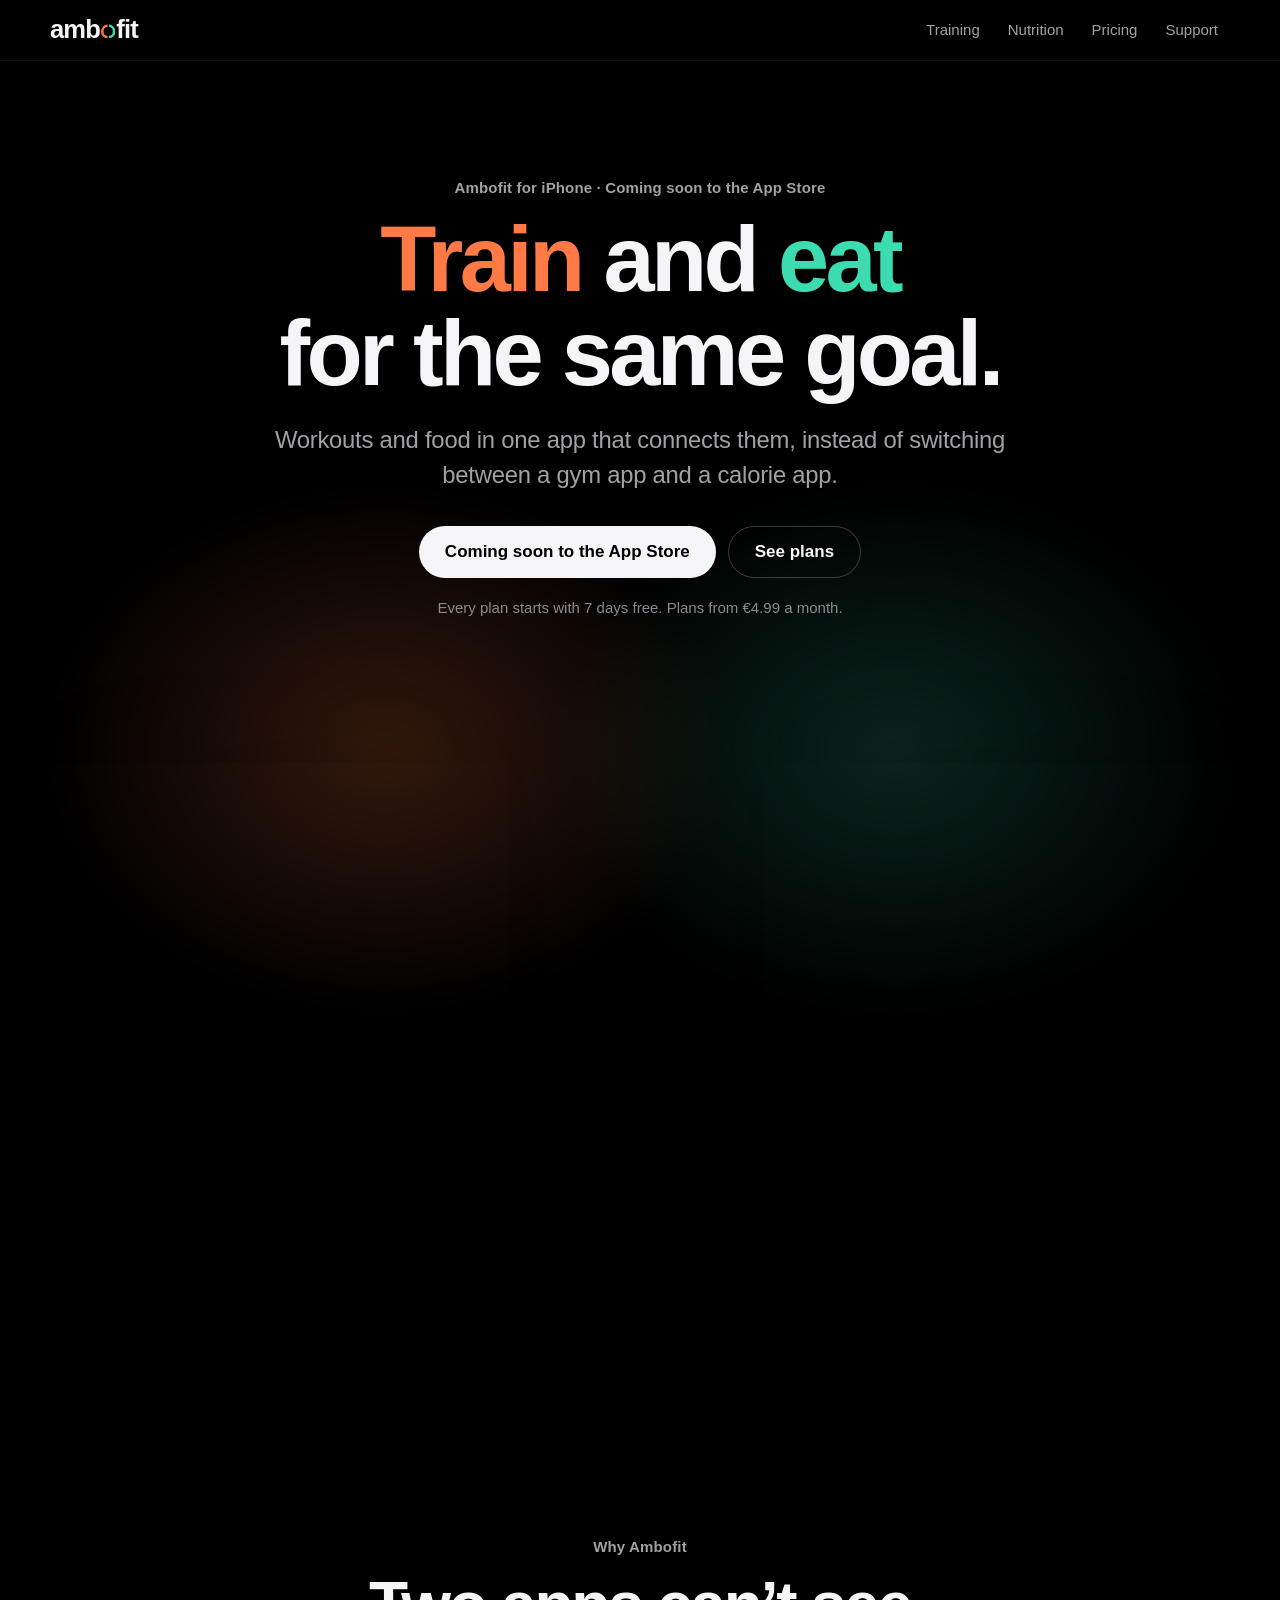
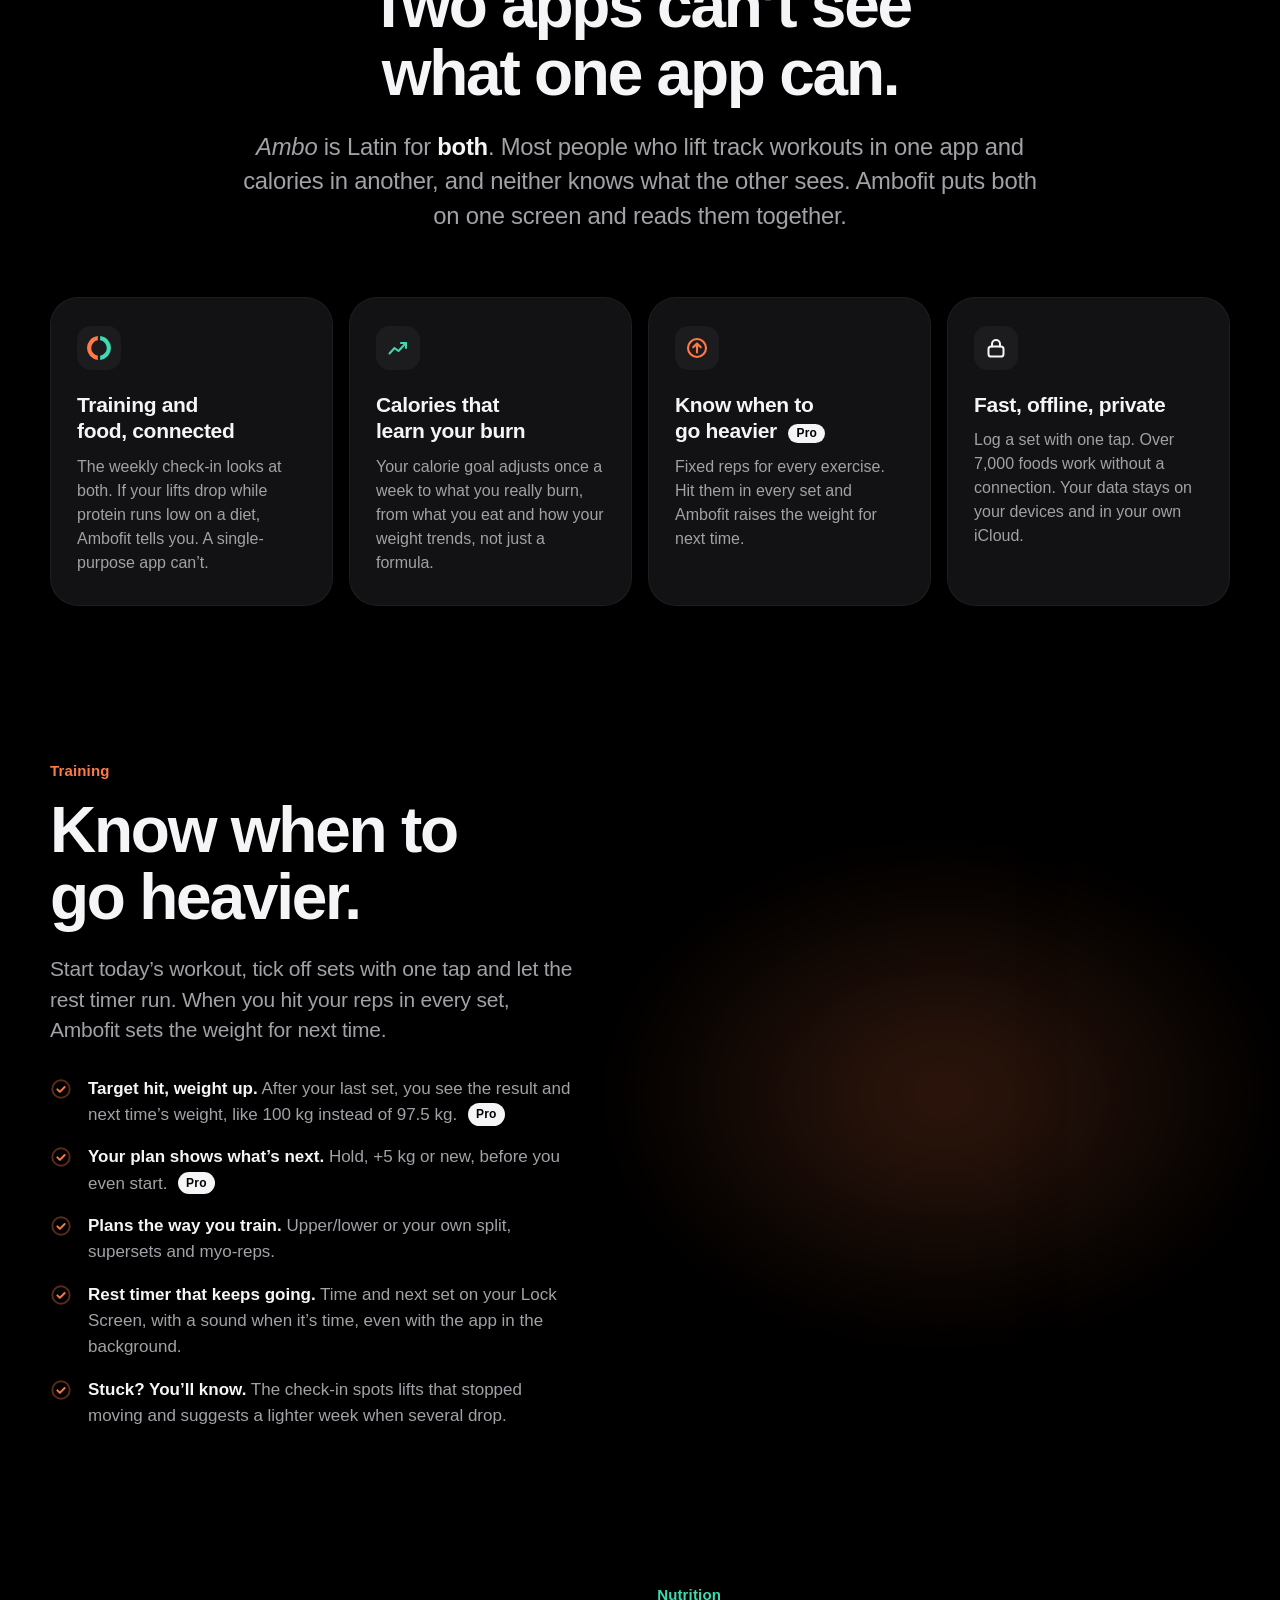
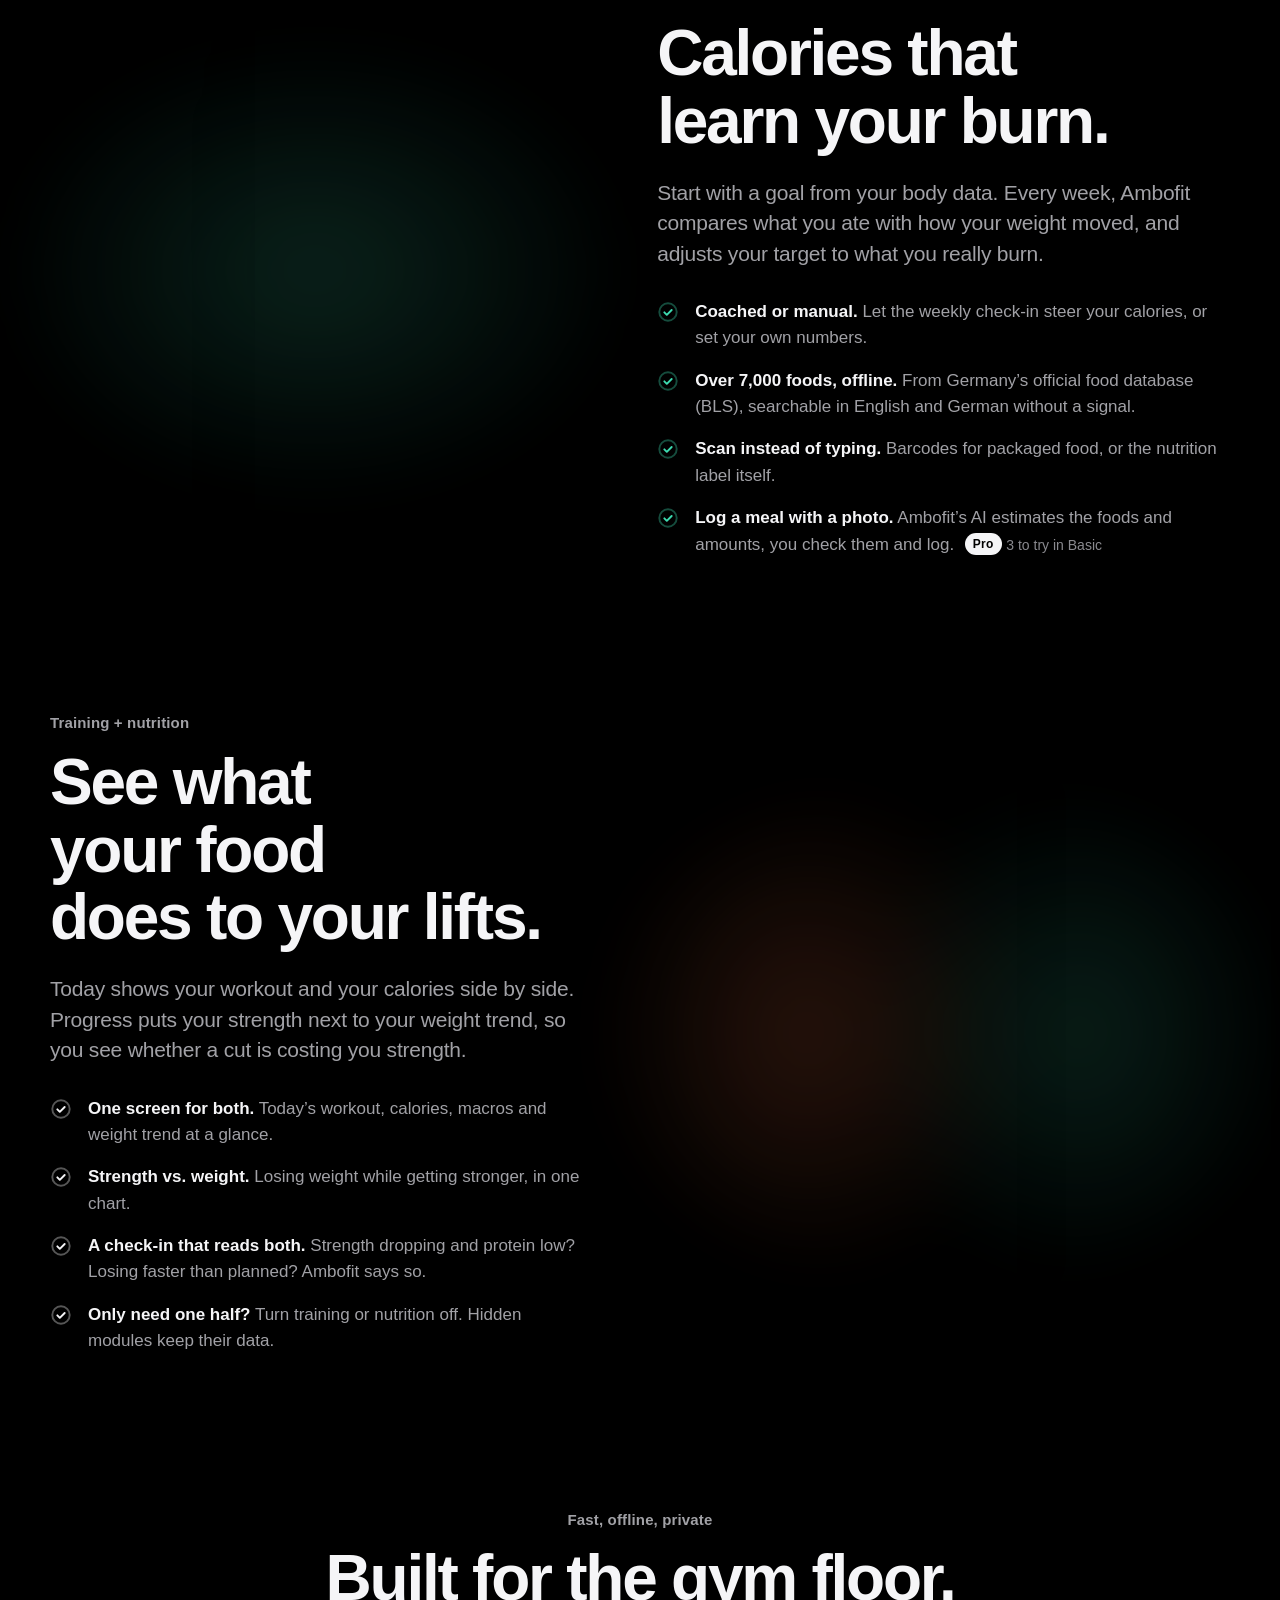
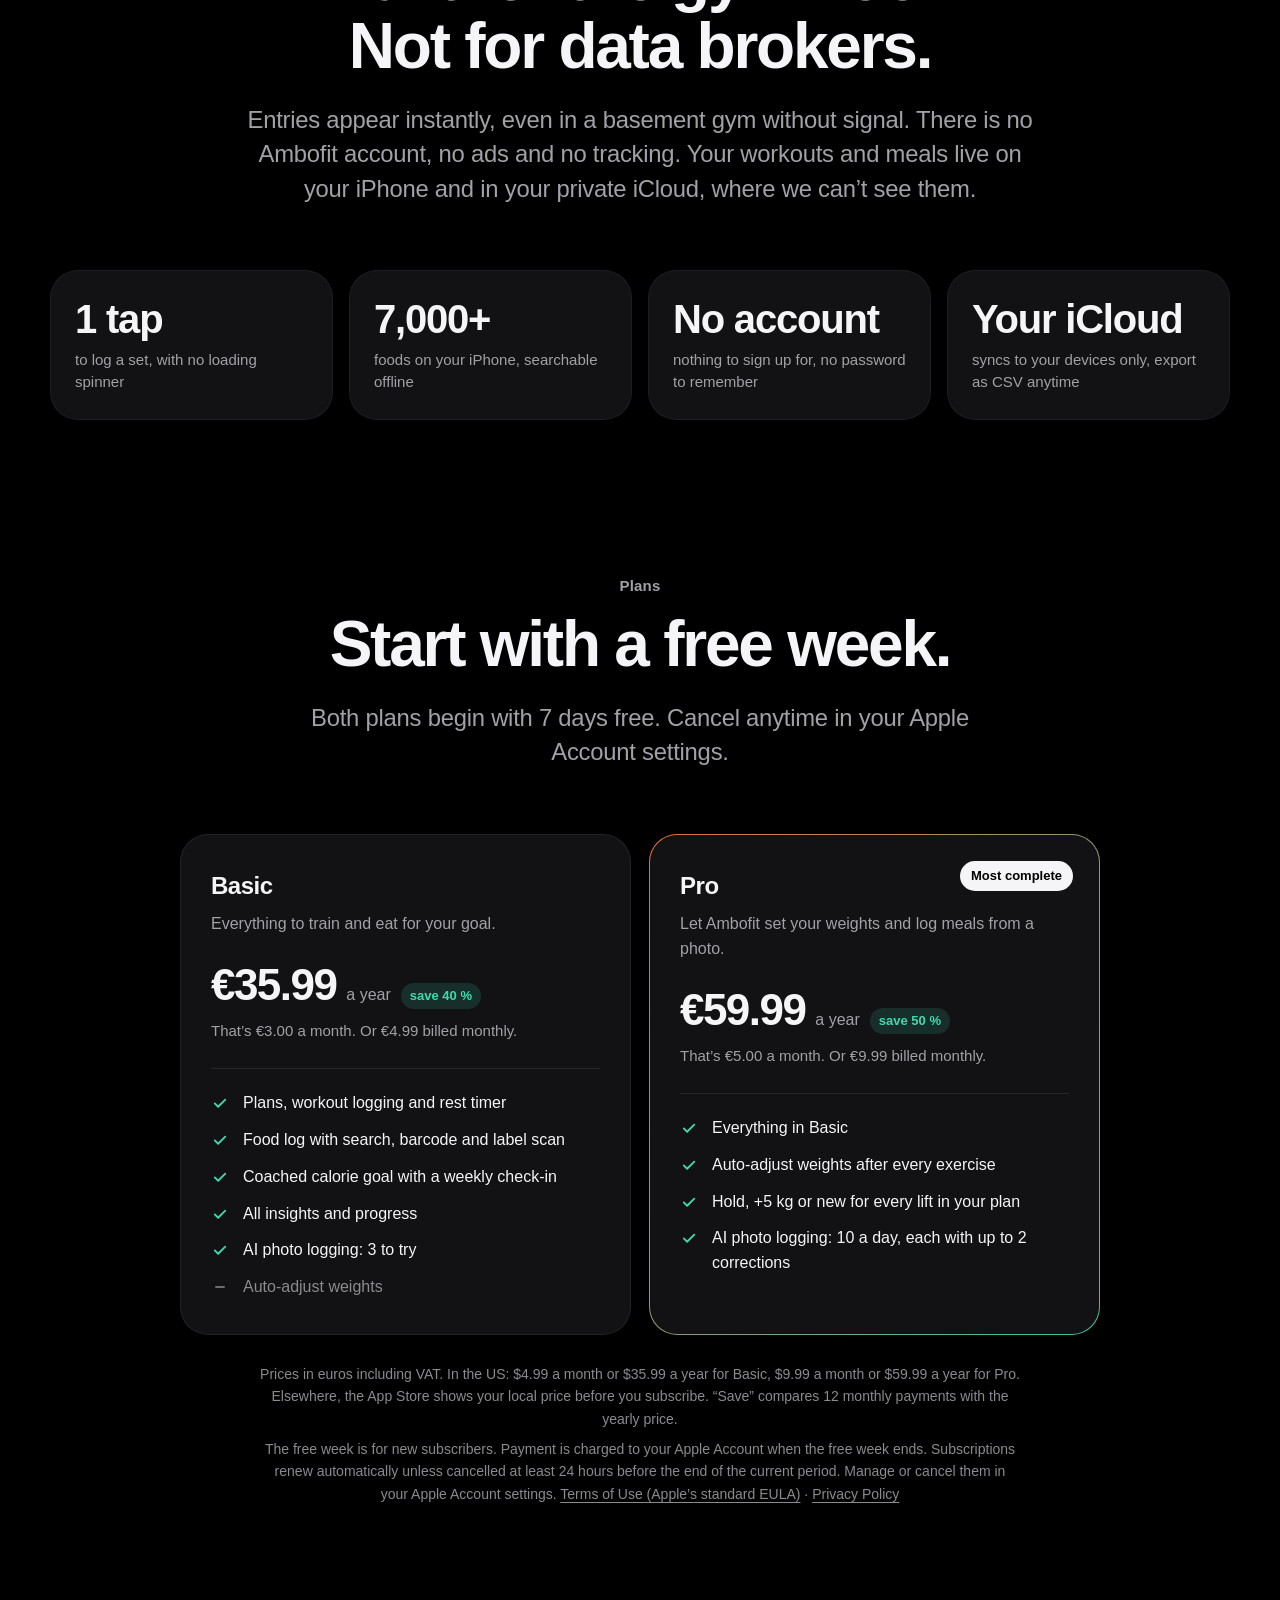
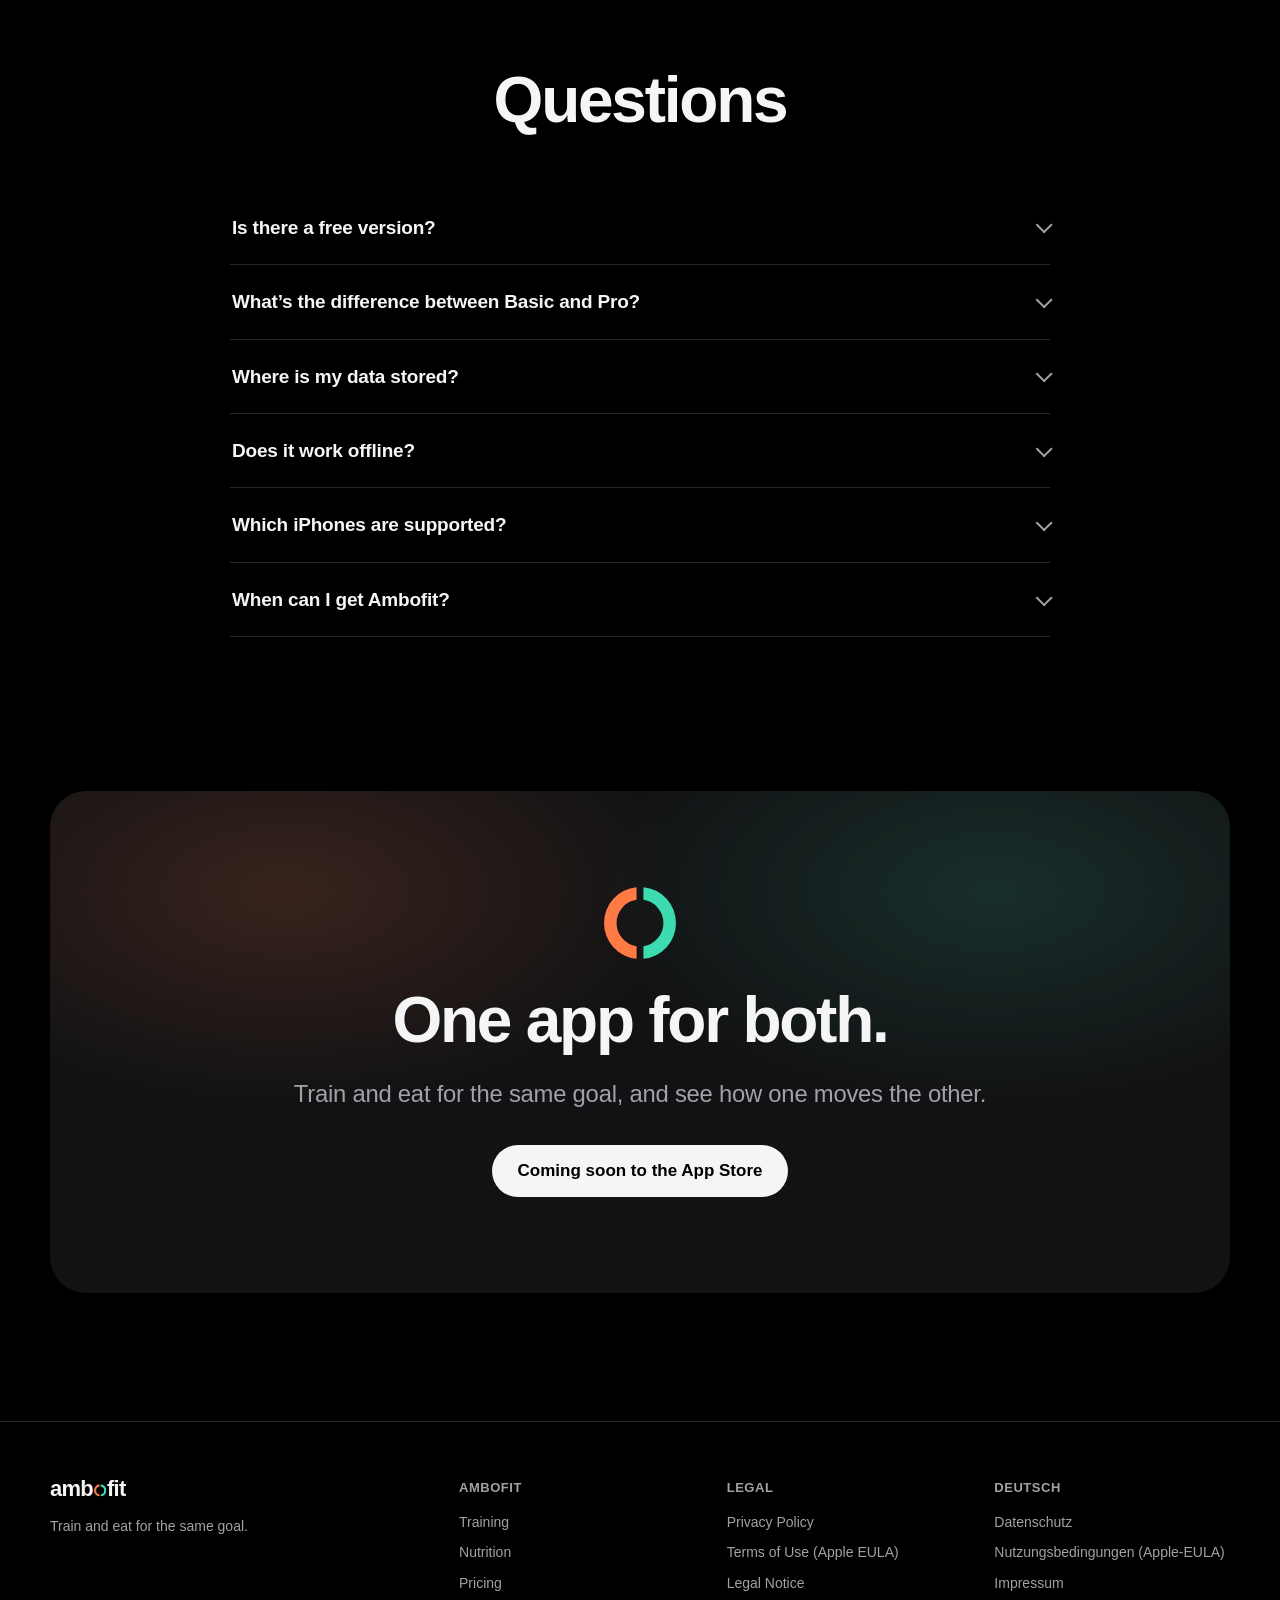
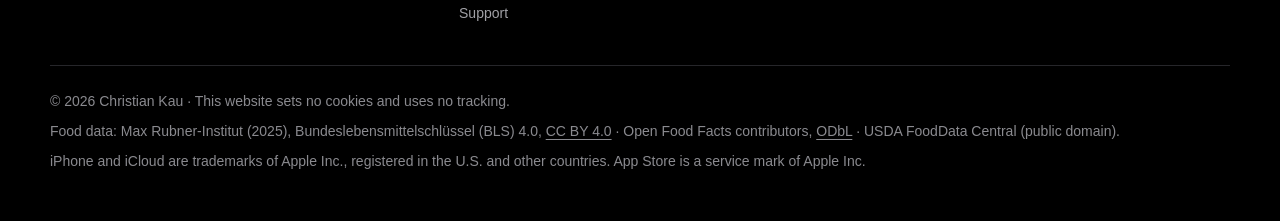
==== index.html @ 0b049dad "Website ambofit.com Start page with the value proposition, real app screenshots in Apple's iPhone 18" ====
<!doctype html>
<html lang="en">
<head>
<meta charset="utf-8">
<meta name="viewport" content="width=device-width, initial-scale=1, viewport-fit=cover">
<meta http-equiv="Content-Security-Policy" content="default-src 'none'; img-src 'self'; style-src 'self'; base-uri 'none'; form-action 'none'; manifest-src 'self'">
<meta name="referrer" content="strict-origin-when-cross-origin">
<title>Ambofit – Train and eat for the same goal</title>
<meta name="description" content="Workouts and food in one iPhone app that connects them: a calorie goal that learns your burn, progression that tells you when to go heavier, and a weekly check-in that reads both.">
<link rel="canonical" href="https://ambofit.com/">
<meta name="color-scheme" content="dark">
<meta name="theme-color" content="#000000">
<link rel="icon" href="/favicon.svg" type="image/svg+xml">
<link rel="icon" href="/favicon-64.png" type="image/png" sizes="64x64">
<link rel="apple-touch-icon" href="/apple-touch-icon.png">
<meta property="og:type" content="website">
<meta property="og:site_name" content="Ambofit">
<meta property="og:title" content="Ambofit – Train and eat for the same goal">
<meta property="og:description" content="Workouts and food in one iPhone app that connects them: a calorie goal that learns your burn, progression that tells you when to go heavier, and a weekly check-in that reads both.">
<meta property="og:url" content="https://ambofit.com/">
<meta property="og:image" content="https://ambofit.com/assets/img/og.jpg">
<meta property="og:image:width" content="1200">
<meta property="og:image:height" content="630">
<meta property="og:image:alt" content="Three iPhones showing Ambofit: training plan, Today screen and nutrition.">
<meta property="og:locale" content="en_US">
<meta name="twitter:card" content="summary_large_image">
<link rel="stylesheet" href="/assets/site.css?v=3efeb4baa9">
</head>
<body>
<a class="skip" href="#main">Skip to content</a>
<header class="site-header">
  <div class="wrap">
    <a class="wordmark" href="/" aria-label="Ambofit home"><span aria-hidden="true">amb</span><svg class="ring" viewBox="0 0 126 126" aria-hidden="true" focusable="false"><path fill="#FF7A45" d="M57 .29A63 63 0 0 0 57 125.71V103.56A41 41 0 0 1 57 22.44Z"/><path fill="#3DDBB0" d="M69 .29A63 63 0 0 1 69 125.71V103.56A41 41 0 0 0 69 22.44Z"/></svg><span aria-hidden="true">fit</span></a>
    <nav class="nav" aria-label="Main"><a href="/#training" class="nav-optional">Training</a><a href="/#nutrition" class="nav-optional">Nutrition</a><a href="/#pricing">Pricing</a><a href="/support/">Support</a></nav>
  </div>
</header>
<main id="main">
<section class="hero" aria-labelledby="hero-title">
  <div class="wrap">
    <p class="eyebrow">Ambofit for iPhone · Coming soon to the App Store</p>
    <h1 id="hero-title" class="display"><span class="t-training">Train</span> and <span class="t-nutrition">eat</span><br>for the same goal.</h1>
    <p class="lead">Workouts and food in one app that connects them, instead of switching between a gym app and a calorie app.</p>
    <div class="actions">
      <span class="button button-soon">Coming soon to the App Store</span>
      <a class="button button-ghost" href="#pricing">See plans</a>
    </div>
    <p class="fineprint">Every plan starts with 7 days free. Plans from €4.99 a month.</p>

    <div class="hero-phones">
      <figure class="phone phone-side"><img src="/assets/img/02-training-plan-560.webp" srcset="/assets/img/02-training-plan-560.webp 560w, /assets/img/02-training-plan-980.webp 980w" sizes="290px" width="980" height="2000" loading="lazy" decoding="async" alt="Ambofit Training screen: the plan Lower 1 for today with six exercises. Leg Press shows +5 kg for next time, the other lifts show Hold or New."></figure>
      <figure class="phone"><img src="/assets/img/01-today-560.webp" srcset="/assets/img/01-today-560.webp 560w, /assets/img/01-today-980.webp 980w" sizes="(min-width: 820px) 330px, 76vw" width="980" height="2000" loading="eager" fetchpriority="high" decoding="async" alt="Ambofit Today screen: today&#x27;s workout Lower 1 with a Start button, 854 kcal left with bars for protein, carbs and fat, and a falling weight trend at 81.1 kg."></figure>
      <figure class="phone phone-side"><img src="/assets/img/05-nutrition-560.webp" srcset="/assets/img/05-nutrition-560.webp 560w, /assets/img/05-nutrition-980.webp 980w" sizes="290px" width="980" height="2000" loading="lazy" decoding="async" alt="Ambofit Nutrition screen: a coached goal of 2,280 kcal to lose fat to 80 kg, 854 kcal left and 1,426 of 2,280 kcal eaten."></figure>
    </div>
  </div>
</section>

<section class="section" aria-labelledby="why-title">
  <div class="wrap">
    <div class="section-intro center">
      <p class="eyebrow">Why Ambofit</p>
      <h2 id="why-title" class="headline">Two apps can’t see<br>what one app can.</h2>
      <p class="lead"><em>Ambo</em> is Latin for <strong>both</strong>. Most people who lift track workouts in one app and calories in another, and neither knows what the other sees. Ambofit puts both on one screen and reads them together.</p>
    </div>

    <div class="reasons">
      <article class="reason">
        <div class="icon"><svg viewBox="0 0 126 126" aria-hidden="true" focusable="false"><path fill="#FF7A45" d="M57 .29A63 63 0 0 0 57 125.71V103.56A41 41 0 0 1 57 22.44Z"/><path fill="#3DDBB0" d="M69 .29A63 63 0 0 1 69 125.71V103.56A41 41 0 0 0 69 22.44Z"/></svg></div>
        <h3>Training and food, connected</h3>
        <p>The weekly check-in looks at both. If your lifts drop while protein runs low on a diet, Ambofit tells you. A single-purpose app can’t.</p>
      </article>
      <article class="reason">
        <div class="icon"><svg viewBox="0 0 24 24" fill="none" stroke="#3DDBB0" stroke-width="2" stroke-linecap="round" stroke-linejoin="round" aria-hidden="true" focusable="false"><path d="M3.5 17.5l5-5.5 4 3 7.5-8"/><path d="M15 7h5v5"/></svg></div>
        <h3>Calories that learn your burn</h3>
        <p>Your calorie goal adjusts once a week to what you really burn, from what you eat and how your weight trends, not just a formula.</p>
      </article>
      <article class="reason">
        <div class="icon"><svg viewBox="0 0 24 24" fill="none" stroke="#FF7A45" stroke-width="2.1" stroke-linecap="round" stroke-linejoin="round" aria-hidden="true" focusable="false"><circle cx="12" cy="12" r="9"/><path d="M12 16.5v-9M8.2 11.2 12 7.4l3.8 3.8"/></svg></div>
        <h3>Know when to go heavier <span class="tag">Pro</span></h3>
        <p>Fixed reps for every exercise. Hit them in every set and Ambofit raises the weight for next time.</p>
      </article>
      <article class="reason">
        <div class="icon"><svg viewBox="0 0 24 24" fill="none" stroke="#F5F5F7" stroke-width="2" stroke-linecap="round" stroke-linejoin="round" aria-hidden="true" focusable="false"><rect x="4.5" y="10.5" width="15" height="10" rx="2.6"/><path d="M8 10.5V8a4 4 0 0 1 8 0v2.5"/></svg></div>
        <h3>Fast, offline, private</h3>
        <p>Log a set with one tap. Over 7,000 foods work without a connection. Your data stays on your devices and in your own iCloud.</p>
      </article>
    </div>
  </div>
</section>

<section class="section" id="training" aria-labelledby="training-title">
  <div class="wrap feature">
    <div class="feature-copy">
      <p class="eyebrow training">Training</p>
      <h2 id="training-title" class="headline">Know when to<br>go heavier.</h2>
      <p class="lead">Start today’s workout, tick off sets with one tap and let the rest timer run. When you hit your reps in every set, Ambofit sets the weight for next time.</p>
      <ul class="points training">
        <li><svg viewBox="0 0 24 24" fill="none" stroke="currentColor" stroke-width="2.1" stroke-linecap="round" stroke-linejoin="round" aria-hidden="true" focusable="false"><circle cx="12" cy="12" r="9.5" stroke-opacity=".35"/><path d="m8 12.4 2.7 2.7L16 9.8"/></svg><span><strong>Target hit, weight up.</strong> After your last set, you see the result and next time’s weight, like 100&nbsp;kg instead of 97.5&nbsp;kg. <span class="tag">Pro</span></span></li>
        <li><svg viewBox="0 0 24 24" fill="none" stroke="currentColor" stroke-width="2.1" stroke-linecap="round" stroke-linejoin="round" aria-hidden="true" focusable="false"><circle cx="12" cy="12" r="9.5" stroke-opacity=".35"/><path d="m8 12.4 2.7 2.7L16 9.8"/></svg><span><strong>Your plan shows what’s next.</strong> Hold, +5&nbsp;kg or new, before you even start. <span class="tag">Pro</span></span></li>
        <li><svg viewBox="0 0 24 24" fill="none" stroke="currentColor" stroke-width="2.1" stroke-linecap="round" stroke-linejoin="round" aria-hidden="true" focusable="false"><circle cx="12" cy="12" r="9.5" stroke-opacity=".35"/><path d="m8 12.4 2.7 2.7L16 9.8"/></svg><span><strong>Plans the way you train.</strong> Upper/lower or your own split, supersets and myo-reps.</span></li>
        <li><svg viewBox="0 0 24 24" fill="none" stroke="currentColor" stroke-width="2.1" stroke-linecap="round" stroke-linejoin="round" aria-hidden="true" focusable="false"><circle cx="12" cy="12" r="9.5" stroke-opacity=".35"/><path d="m8 12.4 2.7 2.7L16 9.8"/></svg><span><strong>Rest timer that keeps going.</strong> Time and next set on your Lock Screen, with a sound when it’s time, even with the app in the background.</span></li>
        <li><svg viewBox="0 0 24 24" fill="none" stroke="currentColor" stroke-width="2.1" stroke-linecap="round" stroke-linejoin="round" aria-hidden="true" focusable="false"><circle cx="12" cy="12" r="9.5" stroke-opacity=".35"/><path d="m8 12.4 2.7 2.7L16 9.8"/></svg><span><strong>Stuck? You’ll know.</strong> The check-in spots lifts that stopped moving and suggests a lighter week when several drop.</span></li>
      </ul>
    </div>
    <div class="feature-phones glow-training">
      <figure class="phone"><img src="/assets/img/04-target-hit-560.webp" srcset="/assets/img/04-target-hit-560.webp 560w, /assets/img/04-target-hit-980.webp 980w" sizes="(min-width: 960px) 300px, 44vw" width="980" height="2000" loading="lazy" decoding="async" alt="Ambofit during a workout: Back Squat is done, a card says target hit, 8, 8, 8 and 8 reps at 97.5 kg, next time 100 kg, plus 2.5 kg. Below it the rest timer shows 1:54."></figure>
      <figure class="phone"><img src="/assets/img/03-workout-560.webp" srcset="/assets/img/03-workout-560.webp 560w, /assets/img/03-workout-980.webp 980w" sizes="(min-width: 960px) 300px, 44vw" width="980" height="2000" loading="lazy" decoding="async" alt="Ambofit during a workout: the first two of four Back Squat sets at 97.5 kg for 8 reps are ticked off, with the rest timer at the bottom showing 1:54."></figure>
    </div>
  </div>
</section>

<section class="section" id="nutrition" aria-labelledby="nutrition-title">
  <div class="wrap feature flip">
    <div class="feature-copy">
      <p class="eyebrow nutrition">Nutrition</p>
      <h2 id="nutrition-title" class="headline">Calories that<br>learn your burn.</h2>
      <p class="lead">Start with a goal from your body data. Every week, Ambofit compares what you ate with how your weight moved, and adjusts your target to what you really burn.</p>
      <ul class="points nutrition">
        <li><svg viewBox="0 0 24 24" fill="none" stroke="currentColor" stroke-width="2.1" stroke-linecap="round" stroke-linejoin="round" aria-hidden="true" focusable="false"><circle cx="12" cy="12" r="9.5" stroke-opacity=".35"/><path d="m8 12.4 2.7 2.7L16 9.8"/></svg><span><strong>Coached or manual.</strong> Let the weekly check-in steer your calories, or set your own numbers.</span></li>
        <li><svg viewBox="0 0 24 24" fill="none" stroke="currentColor" stroke-width="2.1" stroke-linecap="round" stroke-linejoin="round" aria-hidden="true" focusable="false"><circle cx="12" cy="12" r="9.5" stroke-opacity=".35"/><path d="m8 12.4 2.7 2.7L16 9.8"/></svg><span><strong>Over 7,000 foods, offline.</strong> From Germany’s official food database (BLS), searchable in English and German without a signal.</span></li>
        <li><svg viewBox="0 0 24 24" fill="none" stroke="currentColor" stroke-width="2.1" stroke-linecap="round" stroke-linejoin="round" aria-hidden="true" focusable="false"><circle cx="12" cy="12" r="9.5" stroke-opacity=".35"/><path d="m8 12.4 2.7 2.7L16 9.8"/></svg><span><strong>Scan instead of typing.</strong> Barcodes for packaged food, or the nutrition label itself.</span></li>
        <li><svg viewBox="0 0 24 24" fill="none" stroke="currentColor" stroke-width="2.1" stroke-linecap="round" stroke-linejoin="round" aria-hidden="true" focusable="false"><circle cx="12" cy="12" r="9.5" stroke-opacity=".35"/><path d="m8 12.4 2.7 2.7L16 9.8"/></svg><span><strong>Log a meal with a photo.</strong> Ambofit’s AI estimates the foods and amounts, you check them and log. <span class="tag">Pro</span> <span class="pro-note">3 to try in Basic</span></span></li>
      </ul>
    </div>
    <div class="feature-phones glow-nutrition">
      <figure class="phone"><img src="/assets/img/06-coached-goal-560.webp" srcset="/assets/img/06-coached-goal-560.webp 560w, /assets/img/06-coached-goal-980.webp 980w" sizes="(min-width: 960px) 300px, 44vw" width="980" height="2000" loading="lazy" decoding="async" alt="Ambofit Nutrition goal set to Coached: 2,280 kcal a day with protein 160 g, carbs 265 g and fat 65 g, goal lose fat to 80 kg, your burn about 2,730 kcal, adjusted once a week every Tuesday."></figure>
      <figure class="phone"><img src="/assets/img/07-add-food-560.webp" srcset="/assets/img/07-add-food-560.webp 560w, /assets/img/07-add-food-980.webp 980w" sizes="(min-width: 960px) 300px, 44vw" width="980" height="2000" loading="lazy" decoding="async" alt="Ambofit Add food sheet with Search, Scan and AI photo, a search field, 854 kcal left today, favorites and recent foods."></figure>
    </div>
  </div>
</section>

<section class="section" id="together" aria-labelledby="together-title">
  <div class="wrap feature">
    <div class="feature-copy">
      <p class="eyebrow">Training + nutrition</p>
      <h2 id="together-title" class="headline">See what your food<br>does to your lifts.</h2>
      <p class="lead">Today shows your workout and your calories side by side. Progress puts your strength next to your weight trend, so you see whether a cut is costing you strength.</p>
      <ul class="points both">
        <li><svg viewBox="0 0 24 24" fill="none" stroke="currentColor" stroke-width="2.1" stroke-linecap="round" stroke-linejoin="round" aria-hidden="true" focusable="false"><circle cx="12" cy="12" r="9.5" stroke-opacity=".35"/><path d="m8 12.4 2.7 2.7L16 9.8"/></svg><span><strong>One screen for both.</strong> Today’s workout, calories, macros and weight trend at a glance.</span></li>
        <li><svg viewBox="0 0 24 24" fill="none" stroke="currentColor" stroke-width="2.1" stroke-linecap="round" stroke-linejoin="round" aria-hidden="true" focusable="false"><circle cx="12" cy="12" r="9.5" stroke-opacity=".35"/><path d="m8 12.4 2.7 2.7L16 9.8"/></svg><span><strong>Strength vs. weight.</strong> Losing weight while getting stronger, in one chart.</span></li>
        <li><svg viewBox="0 0 24 24" fill="none" stroke="currentColor" stroke-width="2.1" stroke-linecap="round" stroke-linejoin="round" aria-hidden="true" focusable="false"><circle cx="12" cy="12" r="9.5" stroke-opacity=".35"/><path d="m8 12.4 2.7 2.7L16 9.8"/></svg><span><strong>A check-in that reads both.</strong> Strength dropping and protein low? Losing faster than planned? Ambofit says so.</span></li>
        <li><svg viewBox="0 0 24 24" fill="none" stroke="currentColor" stroke-width="2.1" stroke-linecap="round" stroke-linejoin="round" aria-hidden="true" focusable="false"><circle cx="12" cy="12" r="9.5" stroke-opacity=".35"/><path d="m8 12.4 2.7 2.7L16 9.8"/></svg><span><strong>Only need one half?</strong> Turn training or nutrition off. Hidden modules keep their data.</span></li>
      </ul>
    </div>
    <div class="feature-phones glow-both">
      <figure class="phone"><img src="/assets/img/01-today-560.webp" srcset="/assets/img/01-today-560.webp 560w, /assets/img/01-today-980.webp 980w" sizes="(min-width: 960px) 300px, 44vw" width="980" height="2000" loading="lazy" decoding="async" alt="Ambofit Today screen with today&#x27;s workout, calories left, macros and weight trend."></figure>
      <figure class="phone"><img src="/assets/img/08-strength-vs-weight-560.webp" srcset="/assets/img/08-strength-vs-weight-560.webp 560w, /assets/img/08-strength-vs-weight-980.webp 980w" sizes="(min-width: 960px) 300px, 44vw" width="980" height="2000" loading="lazy" decoding="async" alt="Ambofit Progress: strength vs. weight since the goal started, weight minus 1.3 percent and strength plus 3.2 percent."></figure>
    </div>
  </div>
</section>

<section class="section" aria-labelledby="private-title">
  <div class="wrap">
    <div class="section-intro center">
      <p class="eyebrow">Fast, offline, private</p>
      <h2 id="private-title" class="headline">Built for the gym floor.<br>Not for data brokers.</h2>
      <p class="lead">Entries appear instantly, even in a basement gym without signal. There is no Ambofit account, no ads and no tracking. Your workouts and meals live on your iPhone and in your private iCloud, where we can’t see them.</p>
    </div>
    <div class="facts">
      <div class="fact"><b>1 tap</b><span>to log a set, with no loading spinner</span></div>
      <div class="fact"><b>7,000+</b><span>foods on your iPhone, searchable offline</span></div>
      <div class="fact"><b>No account</b><span>nothing to sign up for, no password to remember</span></div>
      <div class="fact"><b>Your iCloud</b><span>syncs to your devices only, export as CSV anytime</span></div>
    </div>
  </div>
</section>

<section class="section" id="pricing" aria-labelledby="pricing-title">
  <div class="wrap">
    <div class="section-intro center">
      <p class="eyebrow">Plans</p>
      <h2 id="pricing-title" class="headline">Start with a free week.</h2>
      <p class="lead">Both plans begin with 7 days free. Cancel anytime in your Apple Account settings.</p>
    </div>

    <div class="plans">
      <article class="plan" aria-labelledby="plan-basic">
        <h3 id="plan-basic">Basic</h3>
        <p class="plan-for">Everything to train and eat for your goal.</p>
        <p class="price"><b>€35.99</b><span>a year</span><span class="save">save 40&nbsp;%</span></p>
        <p class="price-alt">That’s €3.00 a month. Or €4.99 billed monthly.</p>
        <ul>
          <li><svg viewBox="0 0 24 24" fill="none" stroke="#3DDBB0" stroke-width="2.4" stroke-linecap="round" stroke-linejoin="round" aria-hidden="true" focusable="false"><path d="m5 12.5 4.5 4.5L19 7.5"/></svg><span>Plans, workout logging and rest timer</span></li>
          <li><svg viewBox="0 0 24 24" fill="none" stroke="#3DDBB0" stroke-width="2.4" stroke-linecap="round" stroke-linejoin="round" aria-hidden="true" focusable="false"><path d="m5 12.5 4.5 4.5L19 7.5"/></svg><span>Food log with search, barcode and label scan</span></li>
          <li><svg viewBox="0 0 24 24" fill="none" stroke="#3DDBB0" stroke-width="2.4" stroke-linecap="round" stroke-linejoin="round" aria-hidden="true" focusable="false"><path d="m5 12.5 4.5 4.5L19 7.5"/></svg><span>Coached calorie goal with a weekly check-in</span></li>
          <li><svg viewBox="0 0 24 24" fill="none" stroke="#3DDBB0" stroke-width="2.4" stroke-linecap="round" stroke-linejoin="round" aria-hidden="true" focusable="false"><path d="m5 12.5 4.5 4.5L19 7.5"/></svg><span>All insights and progress</span></li>
          <li><svg viewBox="0 0 24 24" fill="none" stroke="#3DDBB0" stroke-width="2.4" stroke-linecap="round" stroke-linejoin="round" aria-hidden="true" focusable="false"><path d="m5 12.5 4.5 4.5L19 7.5"/></svg><span>AI photo logging: 3 to try</span></li>
          <li class="muted"><svg viewBox="0 0 24 24" fill="none" stroke="#8A8A8F" stroke-width="2.2" stroke-linecap="round" aria-hidden="true" focusable="false"><path d="M6.5 12h11"/></svg><span>Auto-adjust weights</span></li>
        </ul>
      </article>
      <article class="plan pro" aria-labelledby="plan-pro">
        <span class="badge">Most complete</span>
        <h3 id="plan-pro">Pro</h3>
        <p class="plan-for">Let Ambofit set your weights and log meals from a photo.</p>
        <p class="price"><b>€59.99</b><span>a year</span><span class="save">save 50&nbsp;%</span></p>
        <p class="price-alt">That’s €5.00 a month. Or €9.99 billed monthly.</p>
        <ul>
          <li><svg viewBox="0 0 24 24" fill="none" stroke="#3DDBB0" stroke-width="2.4" stroke-linecap="round" stroke-linejoin="round" aria-hidden="true" focusable="false"><path d="m5 12.5 4.5 4.5L19 7.5"/></svg><span>Everything in Basic</span></li>
          <li><svg viewBox="0 0 24 24" fill="none" stroke="#3DDBB0" stroke-width="2.4" stroke-linecap="round" stroke-linejoin="round" aria-hidden="true" focusable="false"><path d="m5 12.5 4.5 4.5L19 7.5"/></svg><span>Auto-adjust weights after every exercise</span></li>
          <li><svg viewBox="0 0 24 24" fill="none" stroke="#3DDBB0" stroke-width="2.4" stroke-linecap="round" stroke-linejoin="round" aria-hidden="true" focusable="false"><path d="m5 12.5 4.5 4.5L19 7.5"/></svg><span>Hold, +5&nbsp;kg or new for every lift in your plan</span></li>
          <li><svg viewBox="0 0 24 24" fill="none" stroke="#3DDBB0" stroke-width="2.4" stroke-linecap="round" stroke-linejoin="round" aria-hidden="true" focusable="false"><path d="m5 12.5 4.5 4.5L19 7.5"/></svg><span>AI photo logging: 10 a day, each with up to 2 corrections</span></li>
        </ul>
      </article>
    </div>

    <div class="pricing-notes">
      <p>Prices in euros including VAT. In the US: $4.99 a month or $35.99 a year for Basic, $9.99 a month or $59.99 a year for Pro. Elsewhere, the App Store shows your local price before you subscribe. “Save” compares 12 monthly payments with the yearly price.</p>
      <p>The free week is for new subscribers. Payment is charged to your Apple Account when the free week ends. Subscriptions renew automatically unless cancelled at least 24 hours before the end of the current period. Manage or cancel them in your Apple Account settings. <a href="https://www.apple.com/legal/internet-services/itunes/dev/stdeula/">Terms of Use (Apple’s standard EULA)</a> · <a href="/privacy/">Privacy Policy</a></p>
    </div>
  </div>
</section>

<section class="section" aria-labelledby="faq-title">
  <div class="wrap">
    <div class="section-intro center">
      <h2 id="faq-title" class="headline">Questions</h2>
    </div>
    <div class="faq">
      <details>
        <summary>Is there a free version?</summary>
        <p>No. Every plan starts with 7 days free, so you can try everything first. If you don’t continue, everything you logged stays saved on your iPhone, and you can export it as CSV files from the subscription screen.</p>
      </details>
      <details>
        <summary>What’s the difference between Basic and Pro?</summary>
        <p>Pro adds auto-adjust weights after every exercise and AI photo logging with 10 photos a day. Everything else is in Basic, including the coached calorie goal with the weekly check-in and 3 AI photos to try.</p>
      </details>
      <details>
        <summary>Where is my data stored?</summary>
        <p>On your iPhone and, if you use iCloud, in your private iCloud, so it’s back on a new iPhone. There is no Ambofit account and no copy of your workouts, meals or weight on our servers. Details are in the <a href="/privacy/">Privacy Policy</a>.</p>
      </details>
      <details>
        <summary>Does it work offline?</summary>
        <p>Yes. Logging workouts and foods, the food search and all insights work without a connection. Looking up a new barcode and AI photo need internet.</p>
      </details>
      <details>
        <summary>Which iPhones are supported?</summary>
        <p>Any iPhone with iOS 18 or later.</p>
      </details>
      <details>
        <summary>When can I get Ambofit?</summary>
        <p>Ambofit is in testing right now and coming soon to the App Store. Questions until then? Write to <a href="mailto:support@ambofit.com">support@ambofit.com</a>.</p>
      </details>
    </div>

    <div class="closing">
      <div class="mark"><svg viewBox="0 0 126 126" aria-hidden="true" focusable="false"><path fill="#FF7A45" d="M57 .29A63 63 0 0 0 57 125.71V103.56A41 41 0 0 1 57 22.44Z"/><path fill="#3DDBB0" d="M69 .29A63 63 0 0 1 69 125.71V103.56A41 41 0 0 0 69 22.44Z"/></svg></div>
      <h2 class="headline">One app for both.</h2>
      <p class="lead">Train and eat for the same goal, and see how one moves the other.</p>
      <div class="actions">
        <span class="button button-soon">Coming soon to the App Store</span>
      </div>
    </div>
  </div>
</section>

</main>
<footer class="site-footer">
  <div class="wrap">
    <div class="footer-grid">
      <div>
        <span class="wordmark" role="img" aria-label="Ambofit"><span aria-hidden="true">amb</span><svg class="ring" viewBox="0 0 126 126" aria-hidden="true" focusable="false"><path fill="#FF7A45" d="M57 .29A63 63 0 0 0 57 125.71V103.56A41 41 0 0 1 57 22.44Z"/><path fill="#3DDBB0" d="M69 .29A63 63 0 0 1 69 125.71V103.56A41 41 0 0 0 69 22.44Z"/></svg><span aria-hidden="true">fit</span></span>
        <p class="claim">Train and eat for the same goal.</p>
      </div>
      <nav aria-label="Ambofit"><h2>Ambofit</h2><ul><li><a href="/#training">Training</a></li><li><a href="/#nutrition">Nutrition</a></li><li><a href="/#pricing">Pricing</a></li><li><a href="/support/">Support</a></li></ul></nav>
      <nav aria-label="Legal"><h2>Legal</h2><ul><li><a href="/privacy/">Privacy Policy</a></li><li><a href="https://www.apple.com/legal/internet-services/itunes/dev/stdeula/">Terms of Use (Apple EULA)</a></li><li><a href="/legal-notice/">Legal Notice</a></li></ul></nav>
      <nav aria-label="Deutsch" lang="de"><h2>Deutsch</h2><ul><li><a href="/datenschutz/">Datenschutz</a></li><li><a href="https://www.apple.com/legal/internet-services/itunes/dev/stdeula/">Nutzungsbedingungen (Apple-EULA)</a></li><li><a href="/impressum/">Impressum</a></li></ul></nav>
    </div>
    <div class="footer-legal">
      <p>© 2026 Christian Kau · This website sets no cookies and uses no tracking.</p>
      <p>Food data: Max Rubner-Institut (2025), Bundeslebensmittelschlüssel (BLS) 4.0, <a href="https://creativecommons.org/licenses/by/4.0/">CC BY 4.0</a> · Open Food Facts contributors, <a href="https://opendatacommons.org/licenses/odbl/1-0/">ODbL</a> · USDA FoodData Central (public domain).</p>
      <p>iPhone and iCloud are trademarks of Apple Inc., registered in the U.S. and other countries. App Store is a service mark of Apple Inc.</p>
    </div>
  </div>
</footer>
</body>
</html>
---- assets/site.css ----
/* ambofit.com – dunkles Design wie in der App (Farben aus DesignSystem/Tokens.swift). Keine externen Schriften. */

:root {
  color-scheme: dark;
  --bg: #000;
  --surface: #121214;
  --raised: #1c1c1f;
  --high: #2c2c2e;
  --line: #26262a;
  --text: #f5f5f7;
  --text-2: #a1a1a6;
  --text-3: #8a8a8f;
  --training: #ff7a45;
  --training-soft: #ffb48f;
  --nutrition: #3ddbb0;
  --radius-card: 28px;
  --radius-tile: 20px;
  --wrap: 1180px;
  --gutter: clamp(16px, 4vw, 32px);
  --font: -apple-system, BlinkMacSystemFont, "SF Pro Text", "Helvetica Neue", "Segoe UI", Roboto, Inter, Arial, sans-serif;
  --font-display: -apple-system, BlinkMacSystemFont, "SF Pro Display", "Helvetica Neue", "Segoe UI", Roboto, Inter, Arial, sans-serif;
}

*, *::before, *::after { box-sizing: border-box; }

html {
  -webkit-text-size-adjust: 100%;
  text-size-adjust: 100%;
  scroll-behavior: smooth;
  scroll-padding-top: 72px;
}

body {
  margin: 0;
  background: var(--bg);
  color: var(--text);
  font-family: var(--font);
  font-size: 1.0625rem;
  line-height: 1.55;
  -webkit-font-smoothing: antialiased;
  -moz-osx-font-smoothing: grayscale;
  overflow-x: hidden;
}

img, svg { display: block; max-width: 100%; }
img { height: auto; }

a { color: inherit; text-underline-offset: 0.18em; text-decoration-thickness: 1px; }
a:hover { color: #fff; }

:focus-visible {
  outline: 2px solid var(--nutrition);
  outline-offset: 3px;
  border-radius: 6px;
}

.skip {
  position: absolute;
  left: 16px;
  top: -100px;
  z-index: 100;
  padding: 10px 16px;
  border-radius: 999px;
  background: var(--text);
  color: #000;
  font-weight: 600;
  text-decoration: none;
}
.skip:focus { top: 12px; }

.wrap {
  width: 100%;
  max-width: calc(var(--wrap) + 2 * var(--gutter));
  margin: 0 auto;
  padding: 0 var(--gutter);
}

.visually-hidden {
  position: absolute !important;
  width: 1px; height: 1px;
  margin: -1px; padding: 0;
  overflow: hidden;
  clip: rect(0 0 0 0);
  white-space: nowrap;
  border: 0;
}

/* ---------- Kopfzeile ---------- */

.site-header {
  position: sticky;
  top: 0;
  z-index: 50;
  background: rgba(0, 0, 0, 0.72);
  -webkit-backdrop-filter: saturate(180%) blur(20px);
  backdrop-filter: saturate(180%) blur(20px);
  border-bottom: 1px solid rgba(255, 255, 255, 0.06);
}

.site-header .wrap {
  display: flex;
  align-items: center;
  justify-content: space-between;
  gap: 16px;
  height: 60px;
}

.wordmark {
  display: inline-flex;
  align-items: baseline;
  font-family: var(--font-display);
  font-weight: 700;
  font-size: 1.6rem;
  letter-spacing: -0.035em;
  line-height: 1;
  text-decoration: none;
  color: var(--text);
}
.wordmark .ring {
  width: 0.56em;
  height: 0.56em;
  margin: 0 0.04em;
  transform: translateY(0.012em);
  align-self: baseline;
}
.wordmark:hover { color: var(--text); }

.nav { display: flex; align-items: center; gap: 4px; }
.nav a {
  padding: 8px 12px;
  border-radius: 999px;
  color: var(--text-2);
  font-size: 0.9375rem;
  text-decoration: none;
}
.nav a:hover, .nav a[aria-current="page"] { color: var(--text); background: rgba(255, 255, 255, 0.06); }
.nav .nav-optional { display: none; }
@media (min-width: 760px) { .nav .nav-optional { display: inline-block; } }

/* ---------- Typografie ---------- */

h1, h2, h3 {
  text-wrap: balance;
  font-family: var(--font-display);
  margin: 0;
  color: var(--text);
}

.display {
  font-size: clamp(2.75rem, 1.4rem + 5.6vw, 5.75rem);
  font-weight: 700;
  line-height: 1.02;
  letter-spacing: -0.04em;
}

.headline {
  font-size: clamp(2.125rem, 1.35rem + 3.4vw, 4rem);
  font-weight: 700;
  line-height: 1.06;
  letter-spacing: -0.035em;
}

.eyebrow {
  text-wrap: balance;
  margin: 0 0 14px;
  font-size: 0.9375rem;
  font-weight: 600;
  letter-spacing: 0.01em;
  color: var(--text-2);
}
.eyebrow.training { color: var(--training); }
.eyebrow.nutrition { color: var(--nutrition); }

.lead {
  text-wrap: pretty;
  margin: 22px 0 0;
  max-width: 34em;
  font-size: clamp(1.1875rem, 1.05rem + 0.55vw, 1.5rem);
  line-height: 1.45;
  color: var(--text-2);
  letter-spacing: -0.01em;
}
.lead strong { color: var(--text); font-weight: 600; }

.t-training { color: var(--training); }
.t-nutrition { color: var(--nutrition); }

/* ---------- Knöpfe ---------- */

.actions { display: flex; flex-wrap: wrap; align-items: center; gap: 12px; margin-top: 34px; }

.button {
  display: inline-flex;
  align-items: center;
  justify-content: center;
  gap: 10px;
  min-height: 52px;
  padding: 0 26px;
  border-radius: 999px;
  font-size: 1.0625rem;
  font-weight: 600;
  text-decoration: none;
  white-space: nowrap;
}
.button-soon {
  background: var(--text);
  color: #000;
  cursor: default;
}
.button-soon small {
  font-size: 0.8125rem;
  font-weight: 600;
  padding: 3px 8px;
  border-radius: 999px;
  background: #000;
  color: var(--text);
}
.button-ghost {
  border: 1px solid rgba(255, 255, 255, 0.22);
  color: var(--text);
}
.button-ghost:hover { border-color: rgba(255, 255, 255, 0.5); background: rgba(255, 255, 255, 0.04); }

.fineprint { margin: 18px 0 0; color: var(--text-3); font-size: 0.9375rem; }

/* ---------- Hero ---------- */

.hero {
  position: relative;
  padding: clamp(56px, 9vw, 120px) 0 0;
  text-align: center;
  isolation: isolate;
}
.hero::before {
  content: "";
  position: absolute;
  inset: 18% 0 auto;
  height: 900px;
  z-index: -1;
  background:
    radial-gradient(38% 42% at 30% 50%, rgba(255, 122, 69, 0.20), transparent 70%),
    radial-gradient(38% 42% at 70% 50%, rgba(61, 219, 176, 0.17), transparent 70%);
  filter: blur(10px);
  pointer-events: none;
}
.hero .lead { margin-left: auto; margin-right: auto; }
.hero .actions { justify-content: center; }

.hero-phones {
  display: grid;
  grid-template-columns: 1fr;
  justify-items: center;
  align-items: start;
  gap: clamp(12px, 3vw, 44px);
  max-width: 1080px;
  margin: clamp(48px, 7vw, 88px) auto 0;
}
.hero-phones .phone { width: min(76vw, 330px); }
.hero-phones .phone-side { display: none; }

@media (min-width: 820px) {
  .hero-phones { grid-template-columns: 1fr 1.14fr 1fr; }
  .hero-phones .phone { width: 100%; max-width: 330px; }
  .hero-phones .phone-side { display: block; max-width: 290px; margin-top: 72px; }
}

.phone { margin: 0; filter: drop-shadow(0 30px 60px rgba(0, 0, 0, 0.6)); }
.phone img { width: 100%; height: auto; }

/* ---------- Abschnitte ---------- */

.section { padding: clamp(88px, 12vw, 168px) 0 0; }
.section-intro { max-width: 820px; }
.section-intro.center { margin: 0 auto; text-align: center; }
.section-intro.center .lead { margin-left: auto; margin-right: auto; }

/* Vier Gründe */

.reasons {
  display: grid;
  grid-template-columns: 1fr;
  gap: 16px;
  margin-top: clamp(40px, 6vw, 64px);
}
@media (min-width: 700px) { .reasons { grid-template-columns: 1fr 1fr; } }
@media (min-width: 1080px) { .reasons { grid-template-columns: repeat(4, 1fr); } }

.reason {
  position: relative;
  padding: 28px 26px 30px;
  border-radius: var(--radius-card);
  background: var(--surface);
  border: 1px solid rgba(255, 255, 255, 0.05);
}
.reason h3 { font-size: 1.3125rem; font-weight: 650; letter-spacing: -0.015em; line-height: 1.25; }
.reason p { margin: 10px 0 0; color: var(--text-2); font-size: 1rem; line-height: 1.5; }
.reason .icon {
  width: 44px; height: 44px;
  margin-bottom: 22px;
  border-radius: 14px;
  display: grid; place-items: center;
  background: var(--raised);
}
.reason .icon svg { width: 24px; height: 24px; }

.tag {
  display: inline-block;
  margin-left: 6px;
  padding: 2px 8px;
  border-radius: 999px;
  font-size: 0.75rem;
  font-weight: 700;
  letter-spacing: 0.02em;
  vertical-align: 0.15em;
  color: #000;
  background: var(--text);
}

/* Funktionen mit Telefonen */

.feature {
  display: grid;
  grid-template-columns: 1fr;
  align-items: center;
  gap: clamp(40px, 6vw, 88px);
}
@media (min-width: 960px) {
  .feature { grid-template-columns: 1fr 1.08fr; }
  .feature.flip .feature-copy { order: 2; }
}

.feature-copy .lead { font-size: clamp(1.125rem, 1.02rem + 0.4vw, 1.3125rem); }

.points { list-style: none; margin: 30px 0 0; padding: 0; display: grid; gap: 16px; }
.points li { display: grid; grid-template-columns: 26px 1fr; gap: 12px; color: var(--text-2); }
.points li strong { color: var(--text); font-weight: 600; }
.points svg { width: 22px; height: 22px; margin-top: 2px; }
.points.training svg { color: var(--training); }
.points.nutrition svg { color: var(--nutrition); }
.points.both svg { color: var(--text); }
.points .pro-note { font-size: 0.875rem; color: var(--text-3); }

.feature-phones {
  display: grid;
  grid-template-columns: 1fr 1fr;
  gap: clamp(14px, 3vw, 32px);
  align-items: start;
  max-width: 640px;
  margin: 0 auto;
  position: relative;
  isolation: isolate;
}
.feature-phones::before {
  content: "";
  position: absolute;
  inset: 10% -10%;
  z-index: -1;
  border-radius: 50%;
  filter: blur(40px);
  opacity: 0.9;
}
.glow-training::before { background: radial-gradient(closest-side, rgba(255, 122, 69, 0.22), transparent); }
.glow-nutrition::before { background: radial-gradient(closest-side, rgba(61, 219, 176, 0.18), transparent); }
.glow-both::before {
  background:
    radial-gradient(closest-side at 30% 50%, rgba(255, 122, 69, 0.18), transparent),
    radial-gradient(closest-side at 70% 50%, rgba(61, 219, 176, 0.16), transparent);
}
.feature-phones .phone:nth-child(2) { margin-top: 64px; }

/* Schnell, offline, privat */

.facts {
  display: grid;
  grid-template-columns: 1fr 1fr;
  gap: 16px;
  margin-top: clamp(40px, 6vw, 64px);
}
@media (min-width: 900px) { .facts { grid-template-columns: repeat(4, 1fr); } }
.fact {
  padding: 26px 24px;
  border-radius: var(--radius-card);
  background: var(--surface);
  border: 1px solid rgba(255, 255, 255, 0.05);
}
.fact b {
  display: block;
  font-family: var(--font-display);
  font-size: clamp(1.75rem, 1.3rem + 1.6vw, 2.5rem);
  font-weight: 700;
  letter-spacing: -0.03em;
  line-height: 1.1;
}
.fact span { display: block; margin-top: 8px; color: var(--text-2); font-size: 0.9375rem; line-height: 1.45; }

/* Preise */

.plans {
  display: grid;
  grid-template-columns: 1fr;
  gap: 18px;
  max-width: 920px;
  margin: clamp(40px, 6vw, 64px) auto 0;
}
@media (min-width: 760px) { .plans { grid-template-columns: 1fr 1fr; } }

.plan {
  position: relative;
  display: flex;
  flex-direction: column;
  padding: 32px 30px 34px;
  border-radius: var(--radius-card);
  background: var(--surface);
  border: 1px solid rgba(255, 255, 255, 0.07);
}
.plan.pro {
  background: linear-gradient(var(--surface), var(--surface)) padding-box,
              linear-gradient(135deg, rgba(255, 122, 69, 0.9), rgba(61, 219, 176, 0.9)) border-box;
  border: 1.5px solid transparent;
}
.plan h3 { font-size: 1.5rem; font-weight: 700; letter-spacing: -0.02em; }
.plan .plan-for { margin: 8px 0 0; color: var(--text-2); font-size: 1rem; }
.price { margin: 26px 0 0; display: flex; align-items: baseline; flex-wrap: wrap; gap: 6px 10px; }
.price b { font-family: var(--font-display); font-size: 2.75rem; font-weight: 700; letter-spacing: -0.035em; line-height: 1; }
.price span { color: var(--text-2); font-size: 1rem; }
.price .save {
  padding: 3px 9px;
  border-radius: 999px;
  background: rgba(61, 219, 176, 0.14);
  color: var(--nutrition);
  font-size: 0.8125rem;
  font-weight: 700;
}
.price-alt { margin: 10px 0 0; color: var(--text-2); font-size: 0.9375rem; }
.plan ul { list-style: none; margin: 26px 0 0; padding: 22px 0 0; border-top: 1px solid var(--line); display: grid; gap: 12px; }
.plan li { display: grid; grid-template-columns: 22px 1fr; gap: 10px; font-size: 1rem; color: var(--text); }
.plan li.muted { color: var(--text-3); }
.plan li svg { width: 18px; height: 18px; margin-top: 3px; }
.plan .badge {
  position: absolute;
  top: 26px;
  right: 26px;
  padding: 5px 11px;
  border-radius: 999px;
  background: var(--text);
  color: #000;
  font-size: 0.8125rem;
  font-weight: 700;
}

.pricing-notes {
  max-width: 760px;
  margin: 28px auto 0;
  color: var(--text-3);
  font-size: 0.875rem;
  line-height: 1.6;
  text-align: center;
}
.pricing-notes p { margin: 0 0 8px; }

/* Fragen */

.faq { max-width: 820px; margin: clamp(36px, 5vw, 56px) auto 0; }
.faq details {
  border-bottom: 1px solid var(--line);
}
.faq summary {
  display: flex;
  justify-content: space-between;
  align-items: center;
  gap: 16px;
  padding: 22px 2px;
  cursor: pointer;
  list-style: none;
  font-size: 1.1875rem;
  font-weight: 600;
  letter-spacing: -0.01em;
}
.faq summary::-webkit-details-marker { display: none; }
.faq summary::after {
  content: "";
  flex: none;
  width: 12px; height: 12px;
  border-right: 2px solid var(--text-2);
  border-bottom: 2px solid var(--text-2);
  transform: rotate(45deg) translateY(-3px);
  transition: transform 0.2s ease;
}
.faq details[open] summary::after { transform: rotate(225deg) translateY(-3px); }
.faq details p { margin: 0 0 22px; color: var(--text-2); max-width: 44em; }

/* Abschluss */

.closing {
  margin-top: clamp(96px, 12vw, 160px);
  padding: clamp(56px, 8vw, 96px) var(--gutter);
  border-radius: 36px;
  background: var(--surface);
  text-align: center;
  position: relative;
  overflow: hidden;
  isolation: isolate;
}
.closing::before {
  content: "";
  position: absolute;
  inset: -40% -10% auto;
  height: 120%;
  z-index: -1;
  background:
    radial-gradient(40% 50% at 25% 50%, rgba(255, 122, 69, 0.16), transparent 70%),
    radial-gradient(40% 50% at 75% 50%, rgba(61, 219, 176, 0.14), transparent 70%);
}
.closing .mark { width: 72px; height: 72px; margin: 0 auto 28px; }
.closing .actions { justify-content: center; }

/* ---------- Fußzeile ---------- */

.site-footer {
  margin-top: clamp(80px, 10vw, 128px);
  padding: 56px 0 48px;
  border-top: 1px solid var(--line);
  color: var(--text-3);
  font-size: 0.875rem;
  line-height: 1.6;
}
.footer-grid {
  display: grid;
  grid-template-columns: 1fr;
  gap: 32px;
}
@media (min-width: 760px) { .footer-grid { grid-template-columns: 1.6fr 1fr 1fr 1fr; } }
.footer-grid .wordmark { font-size: 1.375rem; }
.footer-grid .claim { margin: 12px 0 0; color: var(--text-2); }
.footer-grid h2 {
  margin: 0 0 12px;
  font-family: var(--font);
  font-size: 0.8125rem;
  font-weight: 600;
  letter-spacing: 0.04em;
  text-transform: uppercase;
  color: var(--text-2);
}
.footer-grid ul { list-style: none; margin: 0; padding: 0; display: grid; gap: 8px; }
.footer-grid a { color: var(--text-2); text-decoration: none; }
.footer-grid a:hover { color: var(--text); text-decoration: underline; }
.footer-legal { margin-top: 40px; padding-top: 24px; border-top: 1px solid var(--line); display: grid; gap: 8px; }
.footer-legal p { margin: 0; }

/* ---------- Rechtstexte und Support ---------- */

.doc {
  max-width: 780px;
  margin: 0 auto;
  padding: clamp(48px, 7vw, 88px) 0 0;
}
.doc h1 {
  font-size: clamp(2.25rem, 1.6rem + 2.6vw, 3.5rem);
  font-weight: 700;
  letter-spacing: -0.035em;
  line-height: 1.08;
}
.doc .doc-meta { margin: 14px 0 0; color: var(--text-3); font-size: 0.9375rem; }
.doc .doc-meta a { color: var(--text-2); }
.doc h2 {
  margin: 56px 0 0;
  font-size: 1.5rem;
  font-weight: 700;
  letter-spacing: -0.02em;
  line-height: 1.25;
}
.doc h3 { margin: 30px 0 0; font-size: 1.125rem; font-weight: 650; letter-spacing: -0.01em; }
.doc p, .doc ul, .doc ol { margin: 14px 0 0; color: var(--text-2); }
.doc li { margin: 6px 0 0; }
.doc li::marker { color: var(--text-3); }
.doc strong { color: var(--text); font-weight: 600; }
.doc a { color: var(--text); }
.doc .basis { font-size: 0.9375rem; color: var(--text-3); }
.doc address { font-style: normal; }

.summary {
  margin: 36px 0 0;
  padding: 26px 28px;
  border-radius: var(--radius-tile);
  background: var(--surface);
  border: 1px solid rgba(255, 255, 255, 0.06);
}
.summary h2 { margin: 0; font-size: 1.125rem; }
.summary ul { margin-top: 12px; padding-left: 1.1em; }

.toc {
  margin: 32px 0 0;
  padding: 22px 26px;
  border-radius: var(--radius-tile);
  border: 1px solid var(--line);
}
.toc h2 { margin: 0; font-size: 0.8125rem; letter-spacing: 0.04em; text-transform: uppercase; color: var(--text-2); }
.toc ol { margin: 12px 0 0; padding-left: 1.3em; columns: 2 220px; column-gap: 32px; }
.toc li { margin: 4px 0; break-inside: avoid; }
.toc a { color: var(--text-2); text-decoration: none; }
.toc a:hover { color: var(--text); text-decoration: underline; }

.table-wrap { margin: 18px 0 0; overflow-x: auto; border-radius: 16px; border: 1px solid var(--line); }
.doc table { width: 100%; border-collapse: collapse; font-size: 0.9375rem; }
.doc th, .doc td { padding: 12px 14px; text-align: left; vertical-align: top; border-bottom: 1px solid var(--line); color: var(--text-2); }
.doc th { color: var(--text); font-weight: 600; background: var(--surface); }
.doc tr:last-child td { border-bottom: 0; }

.contact-card {
  margin: 32px 0 0;
  padding: 28px;
  border-radius: var(--radius-card);
  background: var(--surface);
  border: 1px solid rgba(255, 255, 255, 0.06);
}
.contact-card p:first-child { margin-top: 0; }
.contact-card .mail { font-family: var(--font-display); font-size: clamp(1.375rem, 1.1rem + 1.2vw, 1.875rem); font-weight: 700; letter-spacing: -0.02em; color: var(--text); text-decoration: none; }
.contact-card .mail:hover { text-decoration: underline; }

.lang-switch { margin: 18px 0 0; font-size: 0.9375rem; color: var(--text-3); }
.lang-switch a { color: var(--text-2); }

.doc .faq { margin: 18px 0 0; }

@media (prefers-reduced-motion: reduce) {
  html { scroll-behavior: auto; }
  .faq summary::after { transition: none; }
}

@media (forced-colors: active) {
  .button-soon, .tag, .plan .badge { border: 1px solid CanvasText; }
}

@media print {
  .site-header, .site-footer, .skip { display: none; }
  body { background: #fff; color: #000; }
  .doc p, .doc li, .doc td, .doc th { color: #000; }
}

.closing .lead { margin-left: auto; margin-right: auto; }

@media (max-width: 600px) {
  .doc table { -webkit-hyphens: auto; hyphens: auto; overflow-wrap: anywhere; }
  .doc th, .doc td { padding: 10px; font-size: 0.875rem; }
  .doc :is(th, td):first-child:nth-last-child(3) { width: 31%; }
  .doc :is(th, td):nth-child(3):last-child { width: 31%; }
}
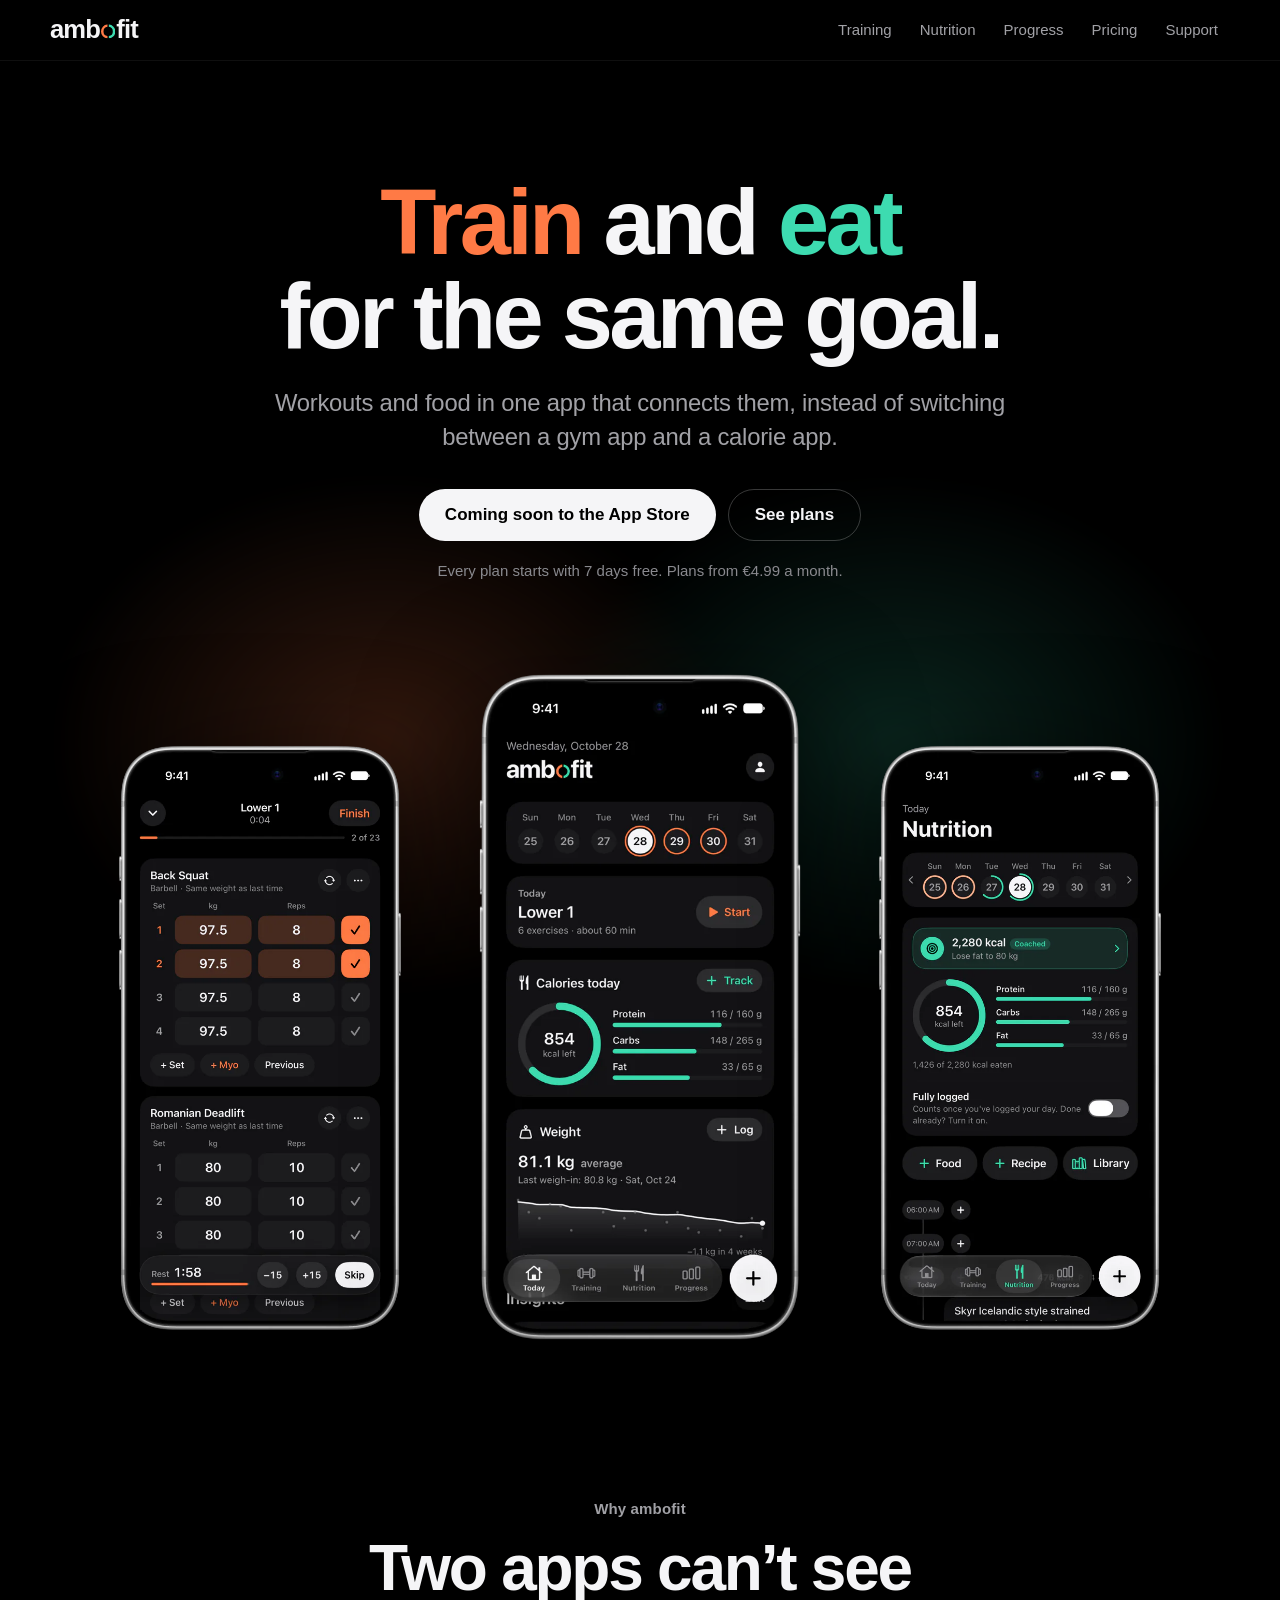
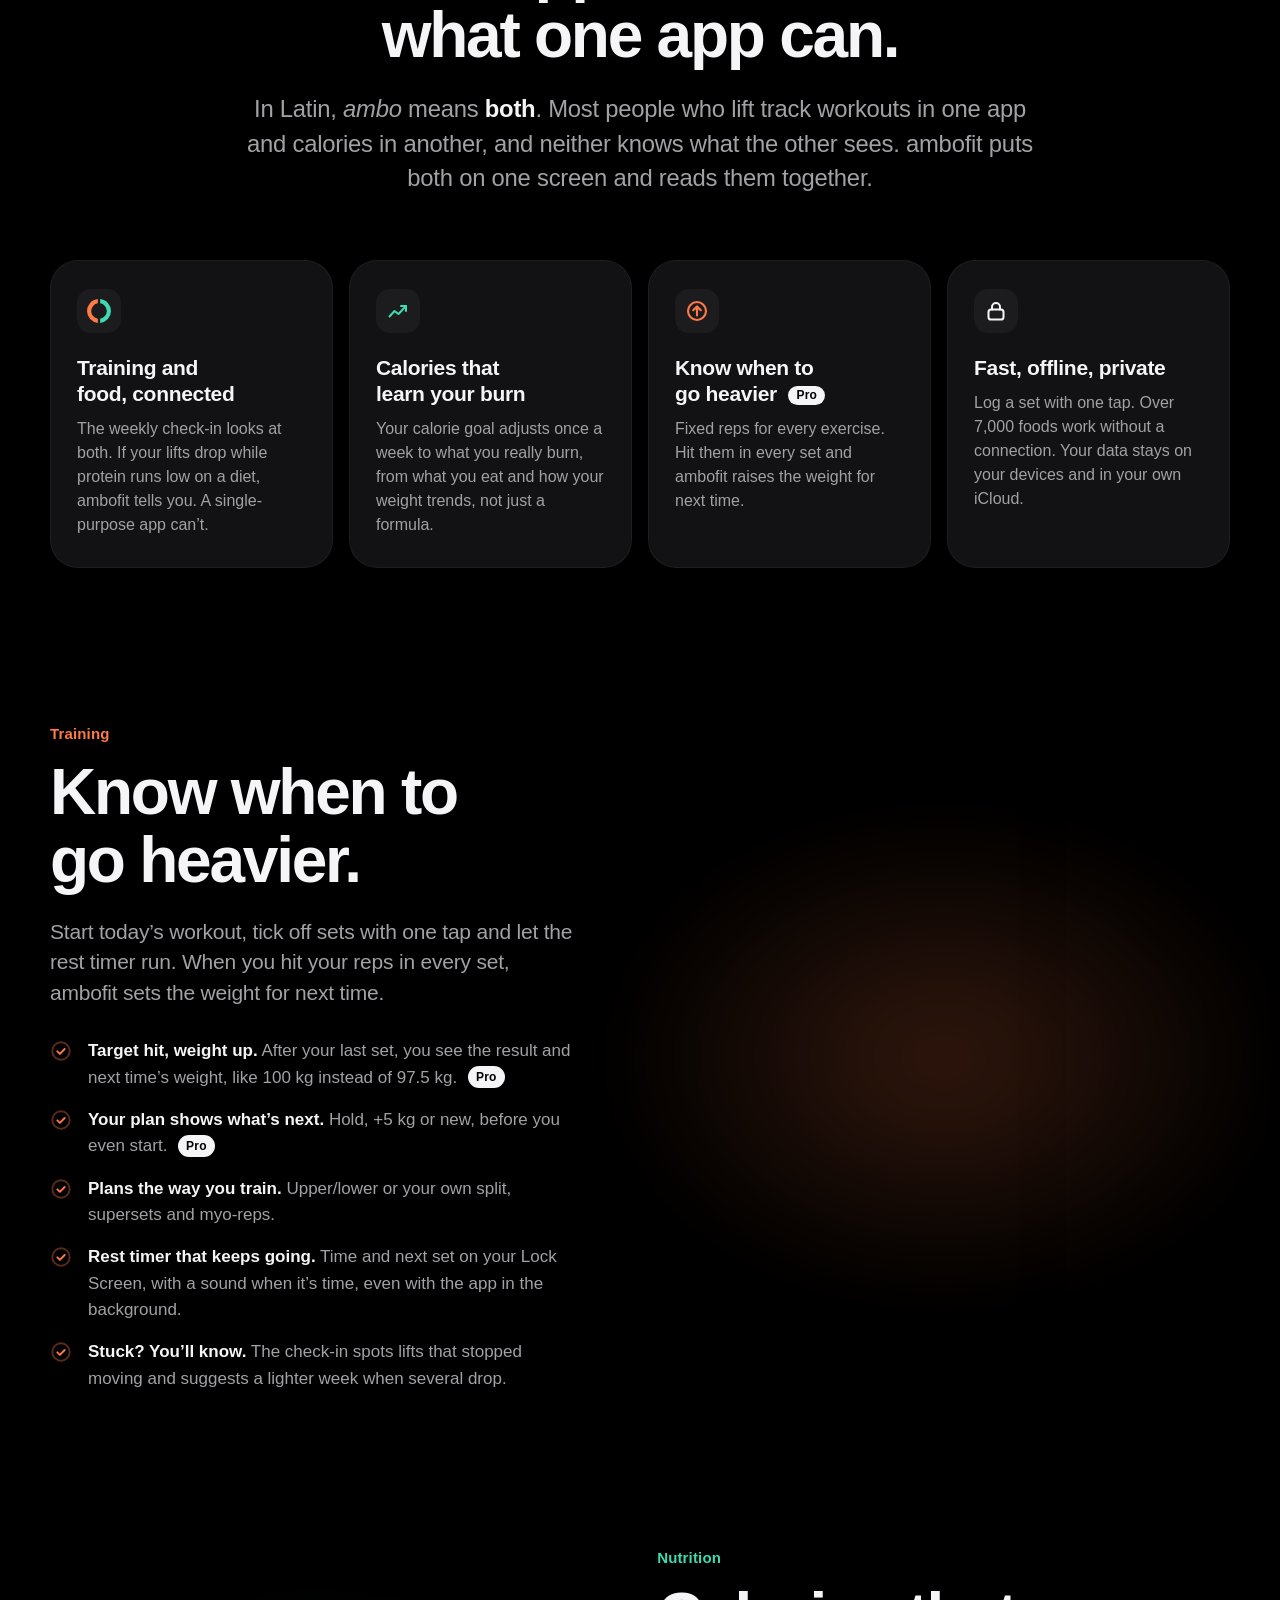
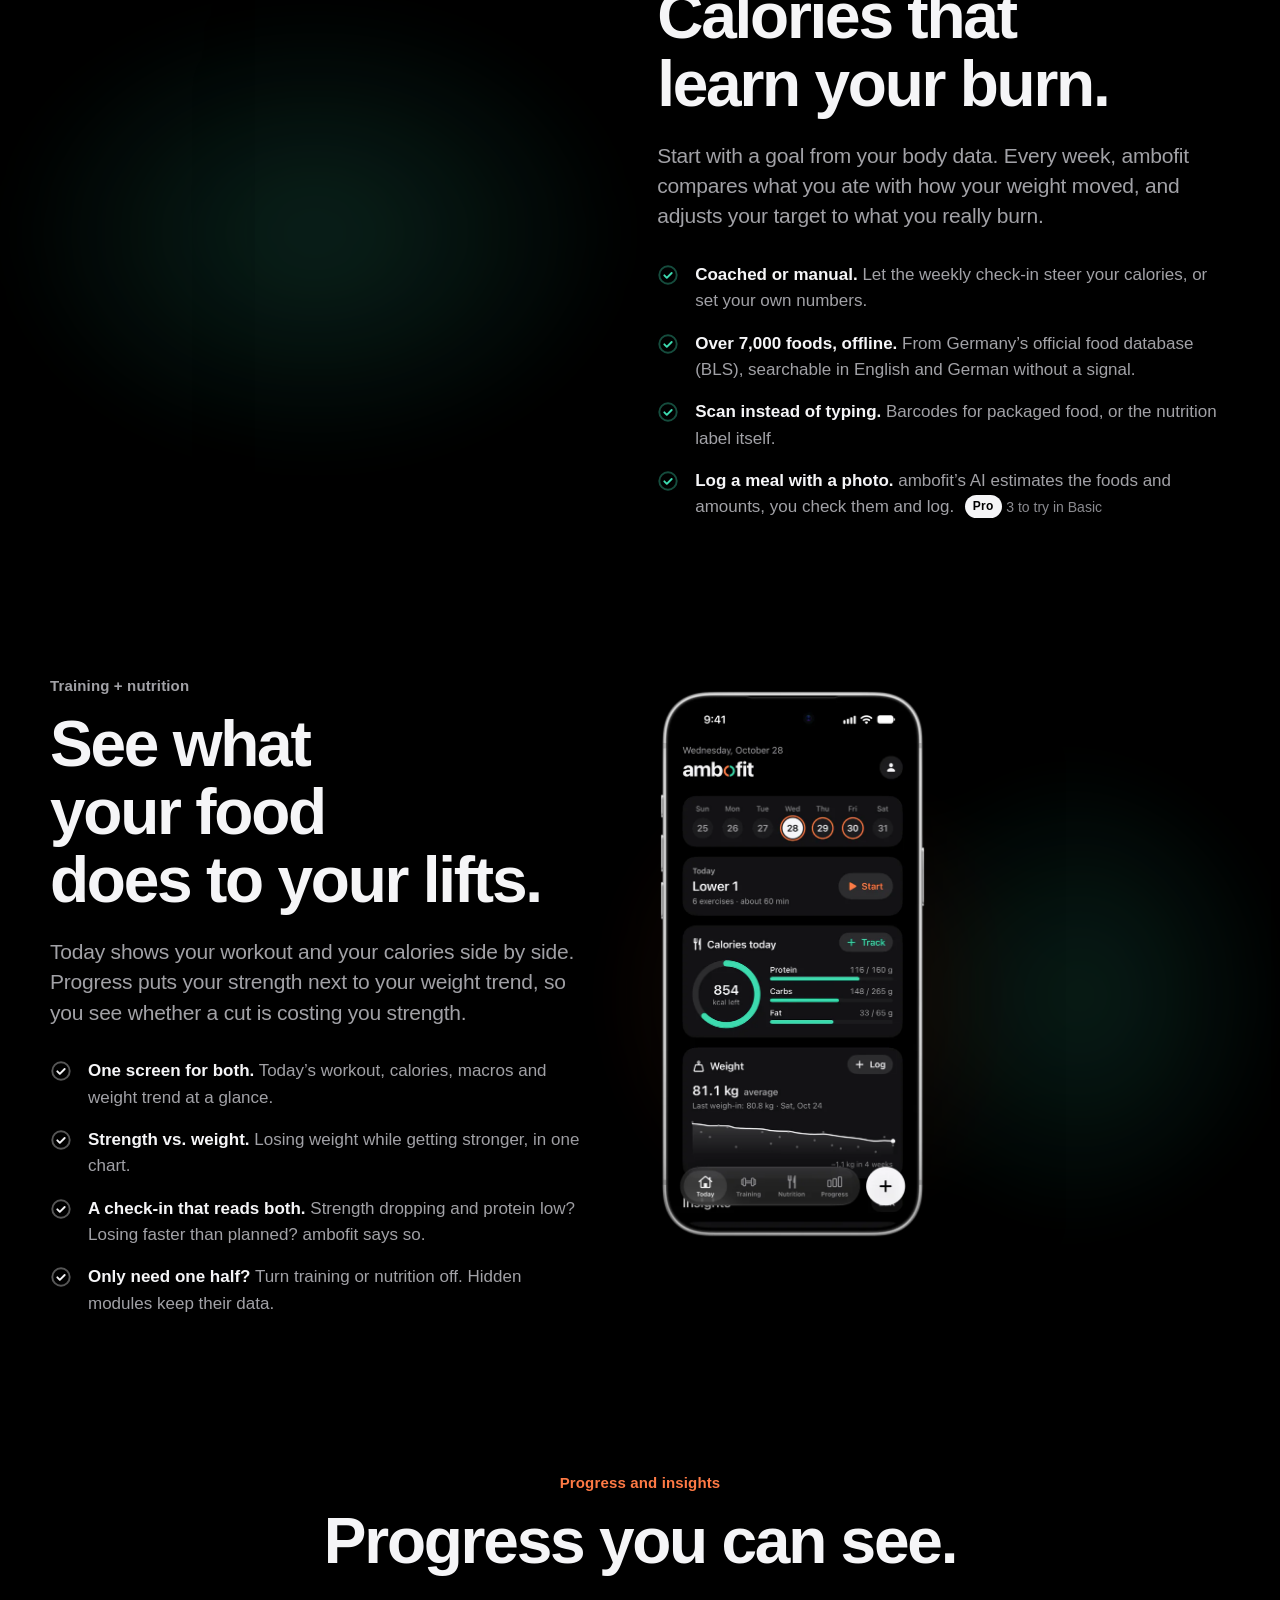
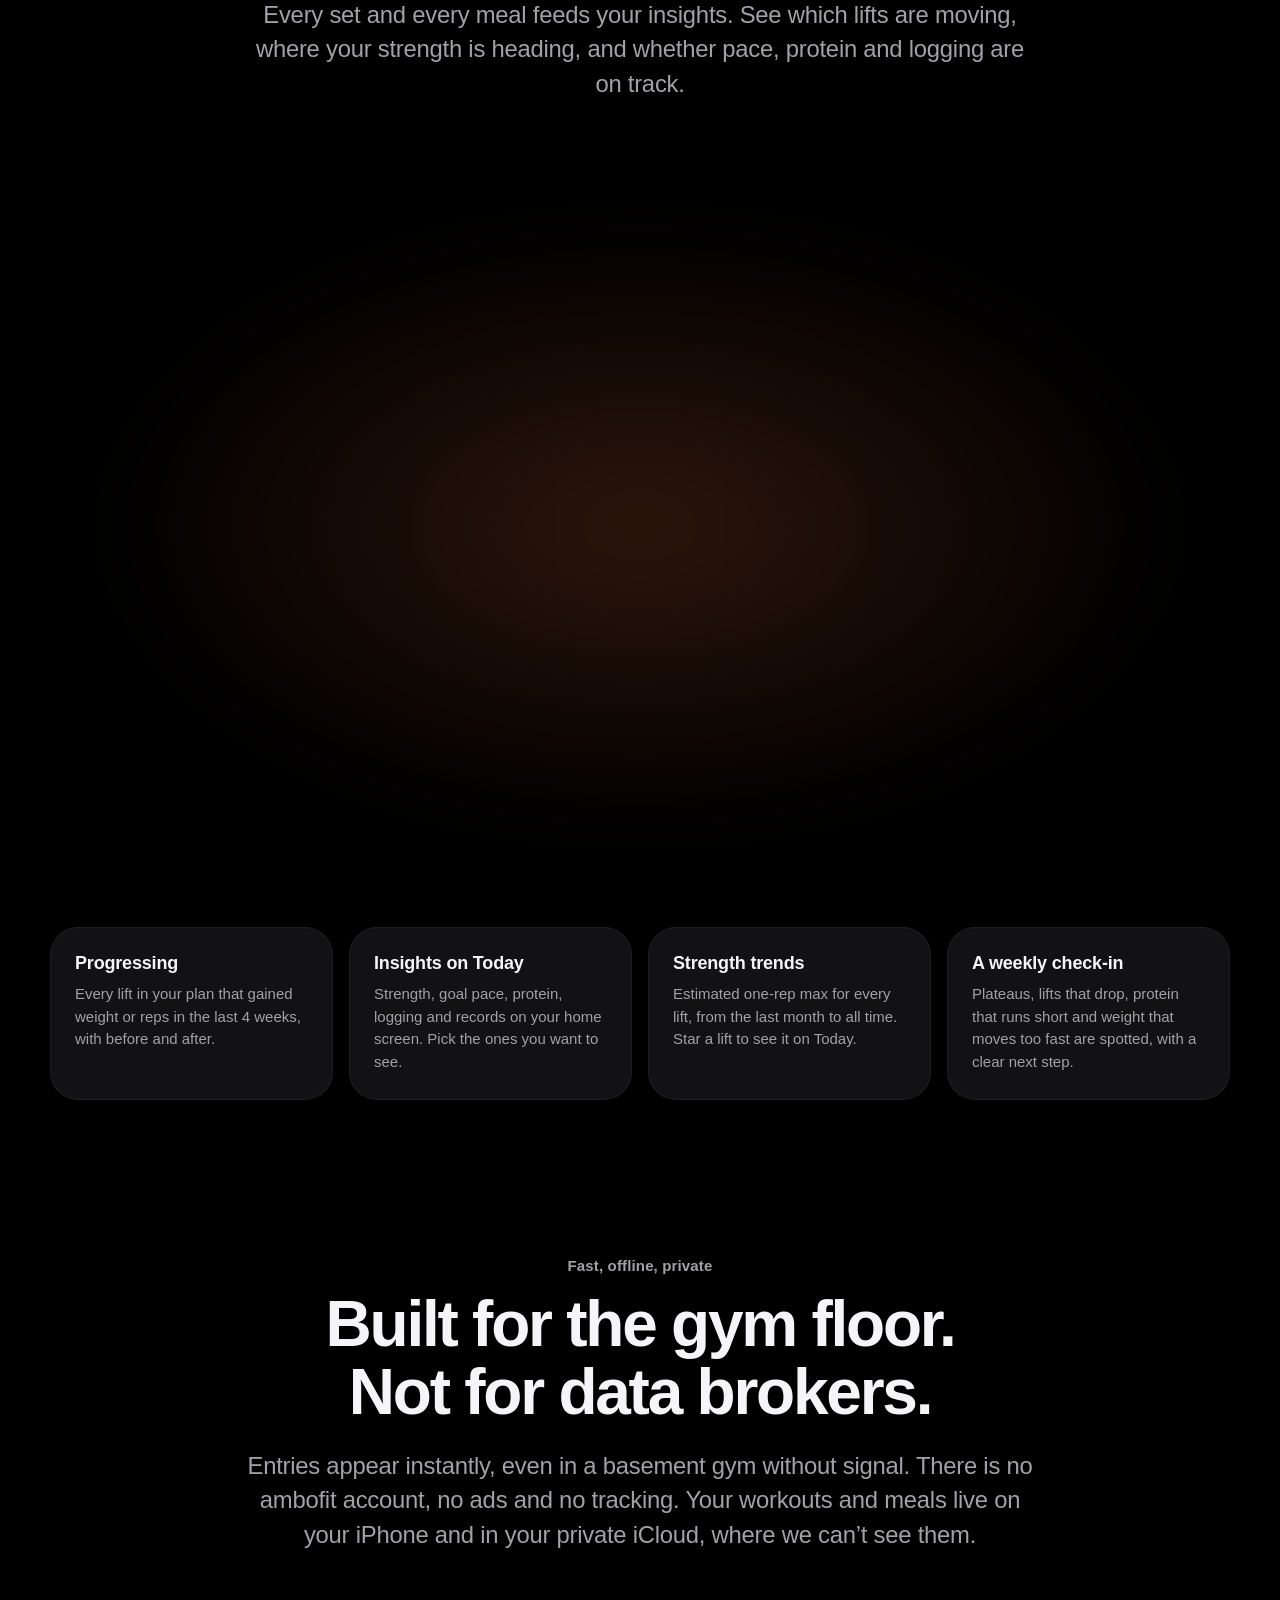
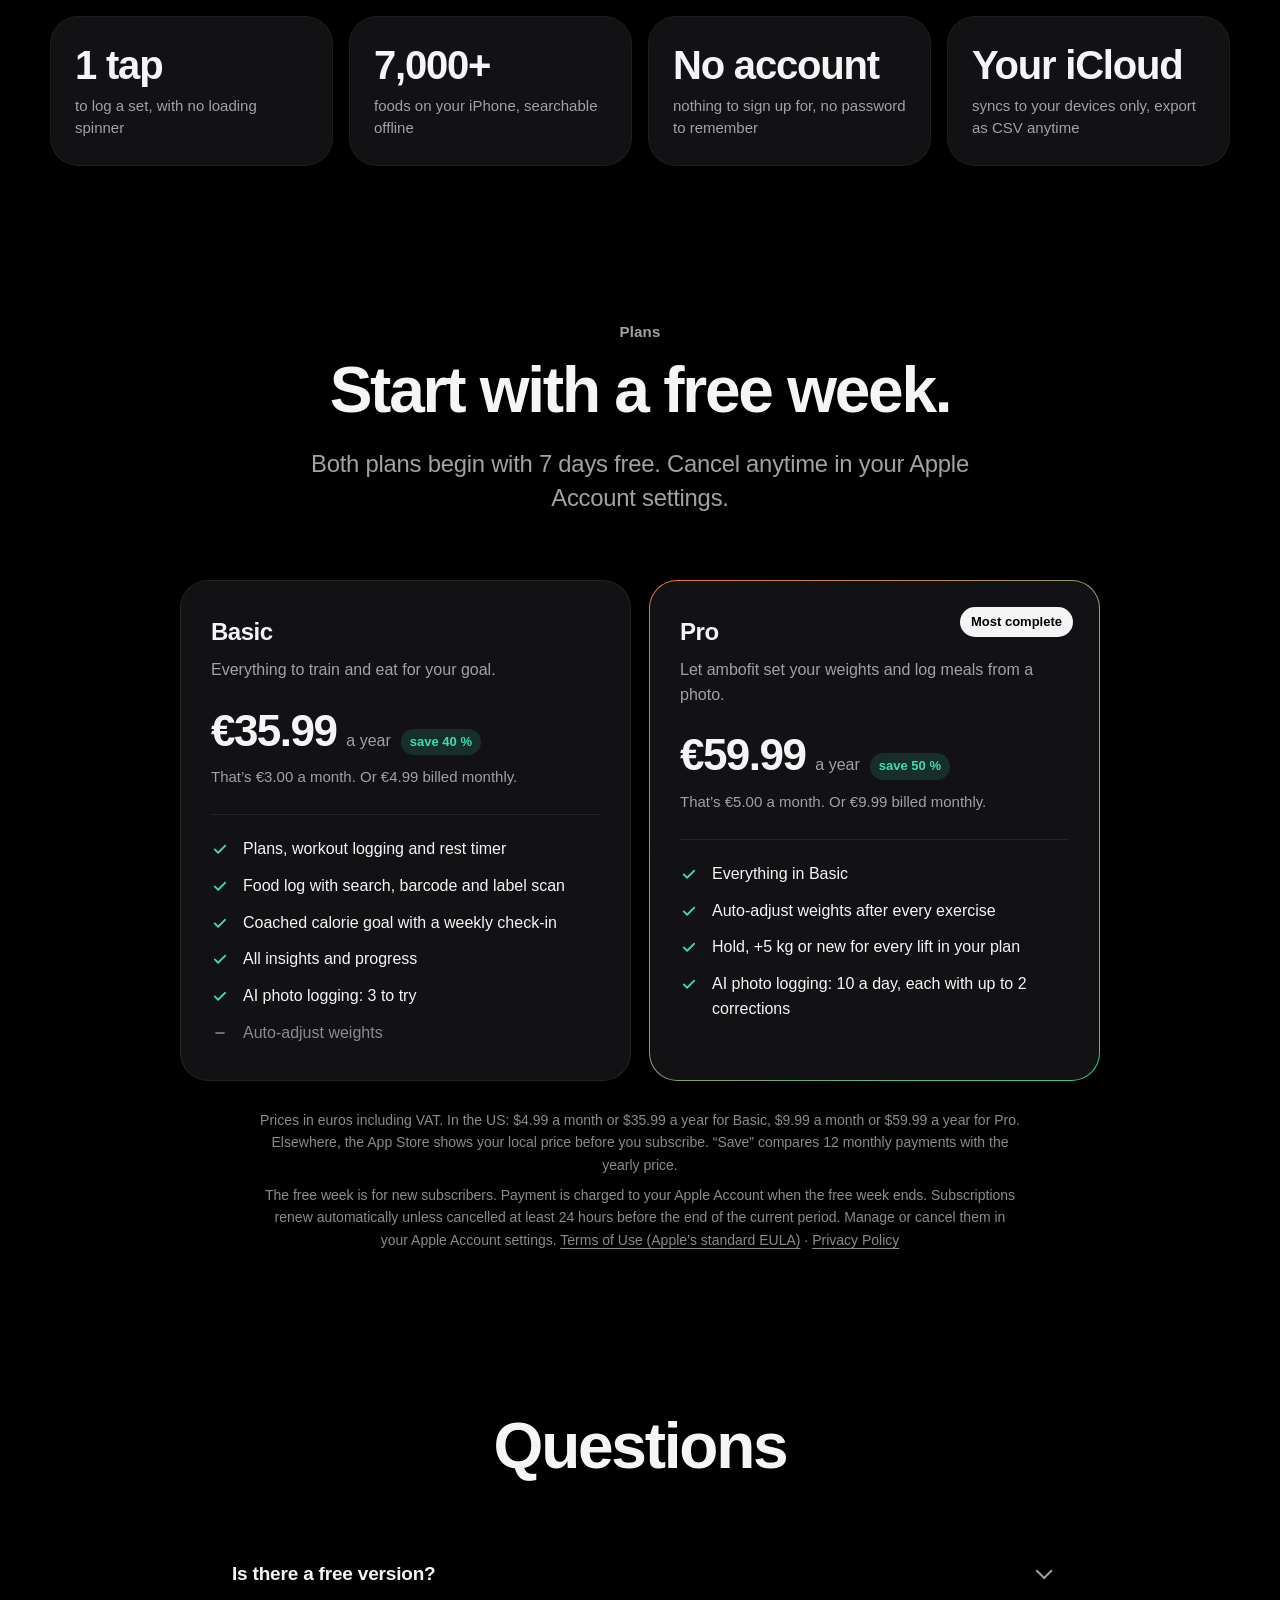
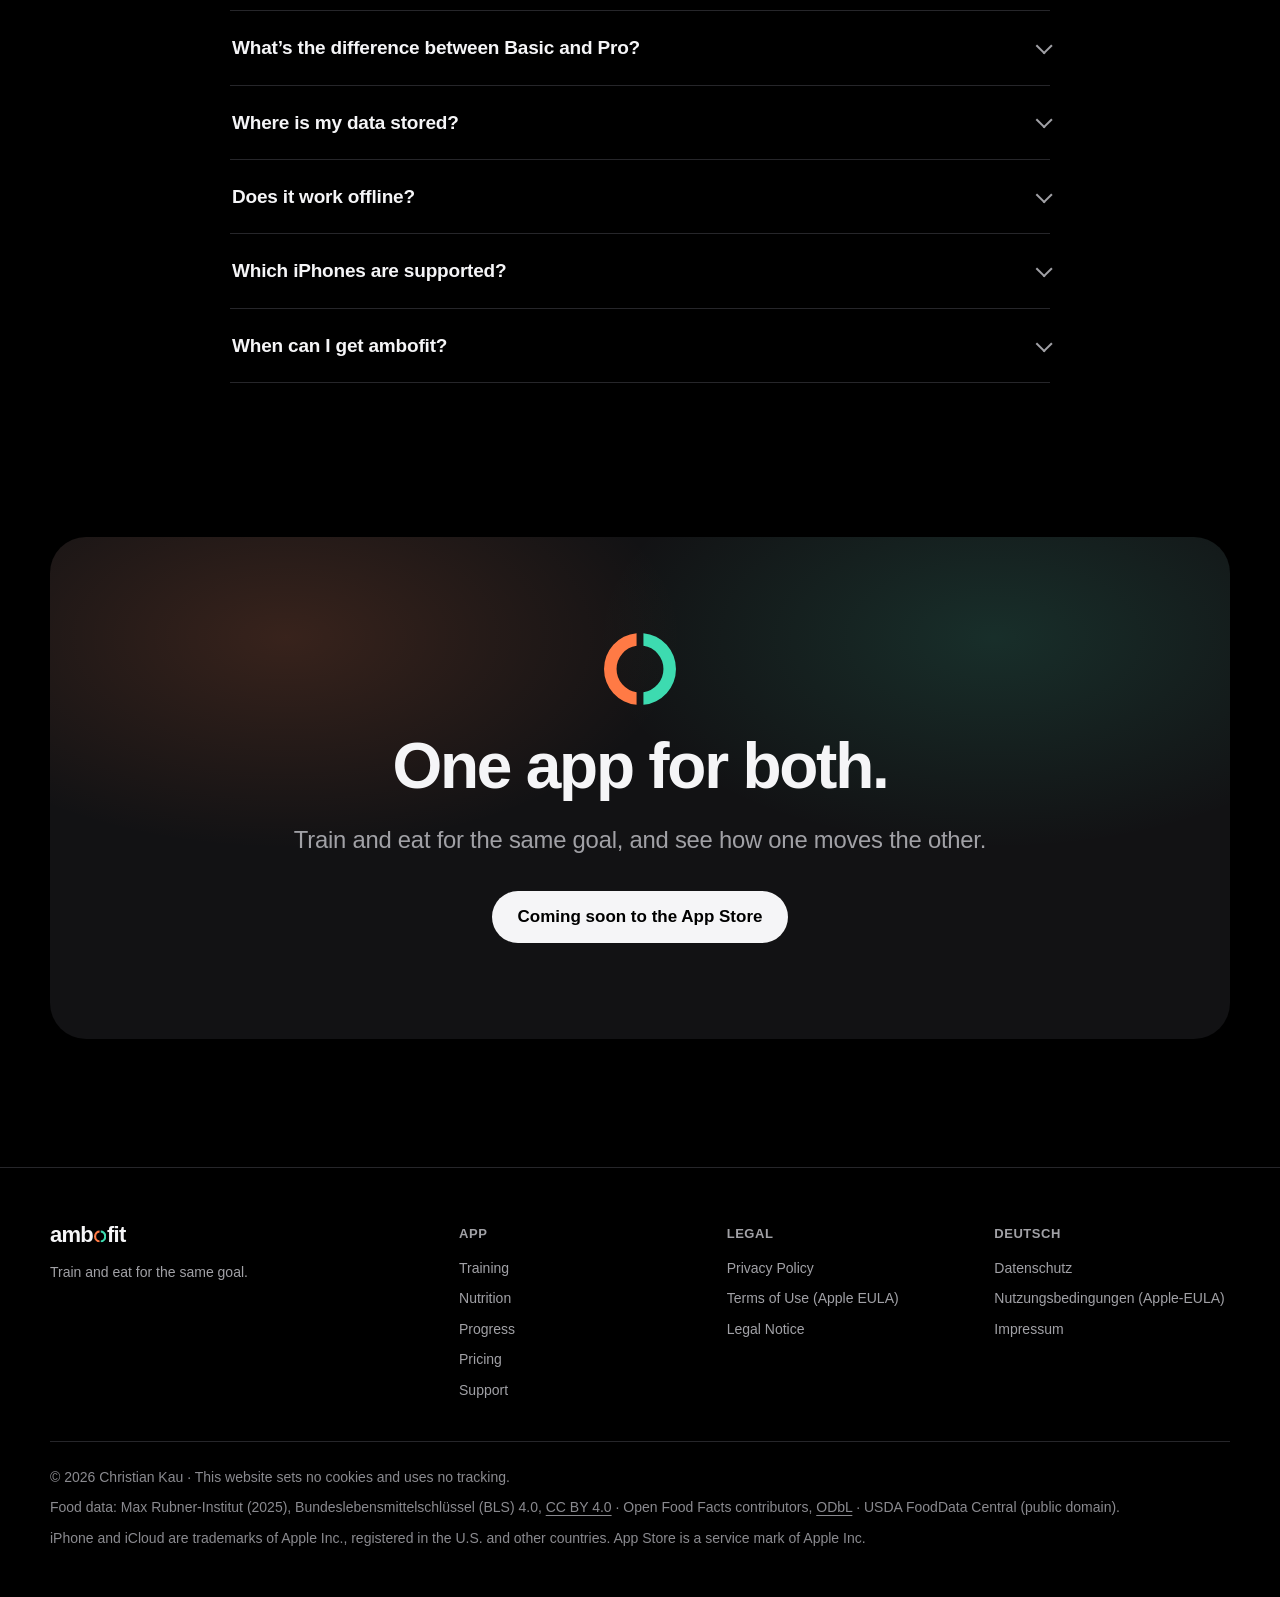
==== commit 5f9e3525: "New screenshots, progress section and lowercase ambofit - All iPhone screenshots retaken with the no" ====
--- a/index.html
+++ b/index.html
@@ -5,7 +5,7 @@
 <meta name="viewport" content="width=device-width, initial-scale=1, viewport-fit=cover">
 <meta http-equiv="Content-Security-Policy" content="default-src 'none'; img-src 'self'; style-src 'self'; base-uri 'none'; form-action 'none'; manifest-src 'self'">
 <meta name="referrer" content="strict-origin-when-cross-origin">
-<title>Ambofit – Train and eat for the same goal</title>
+<title>ambofit – Train and eat for the same goal</title>
 <meta name="description" content="Workouts and food in one iPhone app that connects them: a calorie goal that learns your burn, progression that tells you when to go heavier, and a weekly check-in that reads both.">
 <link rel="canonical" href="https://ambofit.com/">
 <meta name="color-scheme" content="dark">
@@ -14,30 +14,29 @@
 <link rel="icon" href="/favicon-64.png" type="image/png" sizes="64x64">
 <link rel="apple-touch-icon" href="/apple-touch-icon.png">
 <meta property="og:type" content="website">
-<meta property="og:site_name" content="Ambofit">
-<meta property="og:title" content="Ambofit – Train and eat for the same goal">
+<meta property="og:site_name" content="ambofit">
+<meta property="og:title" content="ambofit – Train and eat for the same goal">
 <meta property="og:description" content="Workouts and food in one iPhone app that connects them: a calorie goal that learns your burn, progression that tells you when to go heavier, and a weekly check-in that reads both.">
 <meta property="og:url" content="https://ambofit.com/">
 <meta property="og:image" content="https://ambofit.com/assets/img/og.jpg">
 <meta property="og:image:width" content="1200">
 <meta property="og:image:height" content="630">
-<meta property="og:image:alt" content="Three iPhones showing Ambofit: training plan, Today screen and nutrition.">
+<meta property="og:image:alt" content="Three iPhones showing ambofit: training plan, Today screen and nutrition.">
 <meta property="og:locale" content="en_US">
 <meta name="twitter:card" content="summary_large_image">
-<link rel="stylesheet" href="/assets/site.css?v=3efeb4baa9">
+<link rel="stylesheet" href="/assets/site.css?v=a2ffbbf988">
 </head>
 <body>
 <a class="skip" href="#main">Skip to content</a>
 <header class="site-header">
   <div class="wrap">
-    <a class="wordmark" href="/" aria-label="Ambofit home"><span aria-hidden="true">amb</span><svg class="ring" viewBox="0 0 126 126" aria-hidden="true" focusable="false"><path fill="#FF7A45" d="M57 .29A63 63 0 0 0 57 125.71V103.56A41 41 0 0 1 57 22.44Z"/><path fill="#3DDBB0" d="M69 .29A63 63 0 0 1 69 125.71V103.56A41 41 0 0 0 69 22.44Z"/></svg><span aria-hidden="true">fit</span></a>
-    <nav class="nav" aria-label="Main"><a href="/#training" class="nav-optional">Training</a><a href="/#nutrition" class="nav-optional">Nutrition</a><a href="/#pricing">Pricing</a><a href="/support/">Support</a></nav>
+    <a class="wordmark" href="/" aria-label="ambofit home"><span aria-hidden="true">amb</span><svg class="ring" viewBox="0 0 126 126" aria-hidden="true" focusable="false"><path fill="#FF7A45" d="M57 .29A63 63 0 0 0 57 125.71V103.56A41 41 0 0 1 57 22.44Z"/><path fill="#3DDBB0" d="M69 .29A63 63 0 0 1 69 125.71V103.56A41 41 0 0 0 69 22.44Z"/></svg><span aria-hidden="true">fit</span></a>
+    <nav class="nav" aria-label="Main"><a href="/#training" class="nav-optional">Training</a><a href="/#nutrition" class="nav-optional">Nutrition</a><a href="/#progress" class="nav-optional">Progress</a><a href="/#pricing">Pricing</a><a href="/support/">Support</a></nav>
   </div>
 </header>
 <main id="main">
 <section class="hero" aria-labelledby="hero-title">
   <div class="wrap">
-    <p class="eyebrow">Ambofit for iPhone · Coming soon to the App Store</p>
     <h1 id="hero-title" class="display"><span class="t-training">Train</span> and <span class="t-nutrition">eat</span><br>for the same goal.</h1>
     <p class="lead">Workouts and food in one app that connects them, instead of switching between a gym app and a calorie app.</p>
     <div class="actions">
@@ -47,9 +46,9 @@
     <p class="fineprint">Every plan starts with 7 days free. Plans from €4.99 a month.</p>
 
     <div class="hero-phones">
-      <figure class="phone phone-side"><img src="/assets/img/02-training-plan-560.webp" srcset="/assets/img/02-training-plan-560.webp 560w, /assets/img/02-training-plan-980.webp 980w" sizes="290px" width="980" height="2000" loading="lazy" decoding="async" alt="Ambofit Training screen: the plan Lower 1 for today with six exercises. Leg Press shows +5 kg for next time, the other lifts show Hold or New."></figure>
-      <figure class="phone"><img src="/assets/img/01-today-560.webp" srcset="/assets/img/01-today-560.webp 560w, /assets/img/01-today-980.webp 980w" sizes="(min-width: 820px) 330px, 76vw" width="980" height="2000" loading="eager" fetchpriority="high" decoding="async" alt="Ambofit Today screen: today&#x27;s workout Lower 1 with a Start button, 854 kcal left with bars for protein, carbs and fat, and a falling weight trend at 81.1 kg."></figure>
-      <figure class="phone phone-side"><img src="/assets/img/05-nutrition-560.webp" srcset="/assets/img/05-nutrition-560.webp 560w, /assets/img/05-nutrition-980.webp 980w" sizes="290px" width="980" height="2000" loading="lazy" decoding="async" alt="Ambofit Nutrition screen: a coached goal of 2,280 kcal to lose fat to 80 kg, 854 kcal left and 1,426 of 2,280 kcal eaten."></figure>
+      <figure class="phone phone-side"><img src="/assets/img/03-workout-560.webp" srcset="/assets/img/03-workout-560.webp 560w, /assets/img/03-workout-980.webp 980w" sizes="(min-width: 820px) 290px, 44vw" width="980" height="2000" loading="lazy" decoding="async" alt="ambofit during a workout: the first two of four Back Squat sets at 97.5 kg for 8 reps are ticked off, with the rest timer at the bottom showing 1:58."></figure>
+      <figure class="phone"><img src="/assets/img/01-today-560.webp" srcset="/assets/img/01-today-560.webp 560w, /assets/img/01-today-980.webp 980w" sizes="(min-width: 820px) 330px, 76vw" width="980" height="2000" loading="eager" fetchpriority="high" decoding="async" alt="ambofit Today screen: today&#x27;s workout Lower 1 with a Start button, 854 kcal left with bars for protein, carbs and fat, and a falling weight trend at 81.1 kg."></figure>
+      <figure class="phone phone-side"><img src="/assets/img/05-nutrition-560.webp" srcset="/assets/img/05-nutrition-560.webp 560w, /assets/img/05-nutrition-980.webp 980w" sizes="(min-width: 820px) 290px, 44vw" width="980" height="2000" loading="lazy" decoding="async" alt="ambofit Nutrition screen: a coached goal of 2,280 kcal to lose fat to 80 kg, 854 kcal left and 1,426 of 2,280 kcal eaten."></figure>
     </div>
   </div>
 </section>
@@ -57,16 +56,16 @@
 <section class="section" aria-labelledby="why-title">
   <div class="wrap">
     <div class="section-intro center">
-      <p class="eyebrow">Why Ambofit</p>
+      <p class="eyebrow">Why ambofit</p>
       <h2 id="why-title" class="headline">Two apps can’t see<br>what one app can.</h2>
-      <p class="lead"><em>Ambo</em> is Latin for <strong>both</strong>. Most people who lift track workouts in one app and calories in another, and neither knows what the other sees. Ambofit puts both on one screen and reads them together.</p>
+      <p class="lead">In Latin, <em>ambo</em> means <strong>both</strong>. Most people who lift track workouts in one app and calories in another, and neither knows what the other sees. ambofit puts both on one screen and reads them together.</p>
     </div>
 
     <div class="reasons">
       <article class="reason">
         <div class="icon"><svg viewBox="0 0 126 126" aria-hidden="true" focusable="false"><path fill="#FF7A45" d="M57 .29A63 63 0 0 0 57 125.71V103.56A41 41 0 0 1 57 22.44Z"/><path fill="#3DDBB0" d="M69 .29A63 63 0 0 1 69 125.71V103.56A41 41 0 0 0 69 22.44Z"/></svg></div>
         <h3>Training and food, connected</h3>
-        <p>The weekly check-in looks at both. If your lifts drop while protein runs low on a diet, Ambofit tells you. A single-purpose app can’t.</p>
+        <p>The weekly check-in looks at both. If your lifts drop while protein runs low on a diet, ambofit tells you. A single-purpose app can’t.</p>
       </article>
       <article class="reason">
         <div class="icon"><svg viewBox="0 0 24 24" fill="none" stroke="#3DDBB0" stroke-width="2" stroke-linecap="round" stroke-linejoin="round" aria-hidden="true" focusable="false"><path d="M3.5 17.5l5-5.5 4 3 7.5-8"/><path d="M15 7h5v5"/></svg></div>
@@ -76,7 +75,7 @@
       <article class="reason">
         <div class="icon"><svg viewBox="0 0 24 24" fill="none" stroke="#FF7A45" stroke-width="2.1" stroke-linecap="round" stroke-linejoin="round" aria-hidden="true" focusable="false"><circle cx="12" cy="12" r="9"/><path d="M12 16.5v-9M8.2 11.2 12 7.4l3.8 3.8"/></svg></div>
         <h3>Know when to go heavier <span class="tag">Pro</span></h3>
-        <p>Fixed reps for every exercise. Hit them in every set and Ambofit raises the weight for next time.</p>
+        <p>Fixed reps for every exercise. Hit them in every set and ambofit raises the weight for next time.</p>
       </article>
       <article class="reason">
         <div class="icon"><svg viewBox="0 0 24 24" fill="none" stroke="#F5F5F7" stroke-width="2" stroke-linecap="round" stroke-linejoin="round" aria-hidden="true" focusable="false"><rect x="4.5" y="10.5" width="15" height="10" rx="2.6"/><path d="M8 10.5V8a4 4 0 0 1 8 0v2.5"/></svg></div>
@@ -92,7 +91,7 @@
     <div class="feature-copy">
       <p class="eyebrow training">Training</p>
       <h2 id="training-title" class="headline">Know when to<br>go heavier.</h2>
-      <p class="lead">Start today’s workout, tick off sets with one tap and let the rest timer run. When you hit your reps in every set, Ambofit sets the weight for next time.</p>
+      <p class="lead">Start today’s workout, tick off sets with one tap and let the rest timer run. When you hit your reps in every set, ambofit sets the weight for next time.</p>
       <ul class="points training">
         <li><svg viewBox="0 0 24 24" fill="none" stroke="currentColor" stroke-width="2.1" stroke-linecap="round" stroke-linejoin="round" aria-hidden="true" focusable="false"><circle cx="12" cy="12" r="9.5" stroke-opacity=".35"/><path d="m8 12.4 2.7 2.7L16 9.8"/></svg><span><strong>Target hit, weight up.</strong> After your last set, you see the result and next time’s weight, like 100&nbsp;kg instead of 97.5&nbsp;kg. <span class="tag">Pro</span></span></li>
         <li><svg viewBox="0 0 24 24" fill="none" stroke="currentColor" stroke-width="2.1" stroke-linecap="round" stroke-linejoin="round" aria-hidden="true" focusable="false"><circle cx="12" cy="12" r="9.5" stroke-opacity=".35"/><path d="m8 12.4 2.7 2.7L16 9.8"/></svg><span><strong>Your plan shows what’s next.</strong> Hold, +5&nbsp;kg or new, before you even start. <span class="tag">Pro</span></span></li>
@@ -102,8 +101,8 @@
       </ul>
     </div>
     <div class="feature-phones glow-training">
-      <figure class="phone"><img src="/assets/img/04-target-hit-560.webp" srcset="/assets/img/04-target-hit-560.webp 560w, /assets/img/04-target-hit-980.webp 980w" sizes="(min-width: 960px) 300px, 44vw" width="980" height="2000" loading="lazy" decoding="async" alt="Ambofit during a workout: Back Squat is done, a card says target hit, 8, 8, 8 and 8 reps at 97.5 kg, next time 100 kg, plus 2.5 kg. Below it the rest timer shows 1:54."></figure>
-      <figure class="phone"><img src="/assets/img/03-workout-560.webp" srcset="/assets/img/03-workout-560.webp 560w, /assets/img/03-workout-980.webp 980w" sizes="(min-width: 960px) 300px, 44vw" width="980" height="2000" loading="lazy" decoding="async" alt="Ambofit during a workout: the first two of four Back Squat sets at 97.5 kg for 8 reps are ticked off, with the rest timer at the bottom showing 1:54."></figure>
+      <figure class="phone"><img src="/assets/img/04-target-hit-560.webp" srcset="/assets/img/04-target-hit-560.webp 560w, /assets/img/04-target-hit-980.webp 980w" sizes="(min-width: 960px) 300px, 44vw" width="980" height="2000" loading="lazy" decoding="async" alt="ambofit during a workout: Back Squat is done, a card says target hit, 8, 8, 8 and 8 reps at 97.5 kg, next time 100 kg, plus 2.5 kg. Below it the rest timer shows 1:54."></figure>
+      <figure class="phone"><img src="/assets/img/02-training-plan-560.webp" srcset="/assets/img/02-training-plan-560.webp 560w, /assets/img/02-training-plan-980.webp 980w" sizes="(min-width: 960px) 300px, 44vw" width="980" height="2000" loading="lazy" decoding="async" alt="ambofit Training screen: the plan Lower 1 for today with six exercises. Leg Press shows +5 kg for next time, the other lifts show Hold or New."></figure>
     </div>
   </div>
 </section>
@@ -113,17 +112,17 @@
     <div class="feature-copy">
       <p class="eyebrow nutrition">Nutrition</p>
       <h2 id="nutrition-title" class="headline">Calories that<br>learn your burn.</h2>
-      <p class="lead">Start with a goal from your body data. Every week, Ambofit compares what you ate with how your weight moved, and adjusts your target to what you really burn.</p>
+      <p class="lead">Start with a goal from your body data. Every week, ambofit compares what you ate with how your weight moved, and adjusts your target to what you really burn.</p>
       <ul class="points nutrition">
         <li><svg viewBox="0 0 24 24" fill="none" stroke="currentColor" stroke-width="2.1" stroke-linecap="round" stroke-linejoin="round" aria-hidden="true" focusable="false"><circle cx="12" cy="12" r="9.5" stroke-opacity=".35"/><path d="m8 12.4 2.7 2.7L16 9.8"/></svg><span><strong>Coached or manual.</strong> Let the weekly check-in steer your calories, or set your own numbers.</span></li>
         <li><svg viewBox="0 0 24 24" fill="none" stroke="currentColor" stroke-width="2.1" stroke-linecap="round" stroke-linejoin="round" aria-hidden="true" focusable="false"><circle cx="12" cy="12" r="9.5" stroke-opacity=".35"/><path d="m8 12.4 2.7 2.7L16 9.8"/></svg><span><strong>Over 7,000 foods, offline.</strong> From Germany’s official food database (BLS), searchable in English and German without a signal.</span></li>
         <li><svg viewBox="0 0 24 24" fill="none" stroke="currentColor" stroke-width="2.1" stroke-linecap="round" stroke-linejoin="round" aria-hidden="true" focusable="false"><circle cx="12" cy="12" r="9.5" stroke-opacity=".35"/><path d="m8 12.4 2.7 2.7L16 9.8"/></svg><span><strong>Scan instead of typing.</strong> Barcodes for packaged food, or the nutrition label itself.</span></li>
-        <li><svg viewBox="0 0 24 24" fill="none" stroke="currentColor" stroke-width="2.1" stroke-linecap="round" stroke-linejoin="round" aria-hidden="true" focusable="false"><circle cx="12" cy="12" r="9.5" stroke-opacity=".35"/><path d="m8 12.4 2.7 2.7L16 9.8"/></svg><span><strong>Log a meal with a photo.</strong> Ambofit’s AI estimates the foods and amounts, you check them and log. <span class="tag">Pro</span> <span class="pro-note">3 to try in Basic</span></span></li>
+        <li><svg viewBox="0 0 24 24" fill="none" stroke="currentColor" stroke-width="2.1" stroke-linecap="round" stroke-linejoin="round" aria-hidden="true" focusable="false"><circle cx="12" cy="12" r="9.5" stroke-opacity=".35"/><path d="m8 12.4 2.7 2.7L16 9.8"/></svg><span><strong>Log a meal with a photo.</strong> ambofit’s AI estimates the foods and amounts, you check them and log. <span class="tag">Pro</span> <span class="pro-note">3 to try in Basic</span></span></li>
       </ul>
     </div>
     <div class="feature-phones glow-nutrition">
-      <figure class="phone"><img src="/assets/img/06-coached-goal-560.webp" srcset="/assets/img/06-coached-goal-560.webp 560w, /assets/img/06-coached-goal-980.webp 980w" sizes="(min-width: 960px) 300px, 44vw" width="980" height="2000" loading="lazy" decoding="async" alt="Ambofit Nutrition goal set to Coached: 2,280 kcal a day with protein 160 g, carbs 265 g and fat 65 g, goal lose fat to 80 kg, your burn about 2,730 kcal, adjusted once a week every Tuesday."></figure>
-      <figure class="phone"><img src="/assets/img/07-add-food-560.webp" srcset="/assets/img/07-add-food-560.webp 560w, /assets/img/07-add-food-980.webp 980w" sizes="(min-width: 960px) 300px, 44vw" width="980" height="2000" loading="lazy" decoding="async" alt="Ambofit Add food sheet with Search, Scan and AI photo, a search field, 854 kcal left today, favorites and recent foods."></figure>
+      <figure class="phone"><img src="/assets/img/06-coached-goal-560.webp" srcset="/assets/img/06-coached-goal-560.webp 560w, /assets/img/06-coached-goal-980.webp 980w" sizes="(min-width: 960px) 300px, 44vw" width="980" height="2000" loading="lazy" decoding="async" alt="ambofit Nutrition goal set to Coached: 2,280 kcal a day with protein 160 g, carbs 265 g and fat 65 g, goal lose fat to 80 kg, your burn about 2,730 kcal, adjusted once a week every Tuesday."></figure>
+      <figure class="phone"><img src="/assets/img/07-add-food-560.webp" srcset="/assets/img/07-add-food-560.webp 560w, /assets/img/07-add-food-980.webp 980w" sizes="(min-width: 960px) 300px, 44vw" width="980" height="2000" loading="lazy" decoding="async" alt="ambofit Add food sheet with Search, Scan and AI photo, a search field, 854 kcal left today, favorites and recent foods."></figure>
     </div>
   </div>
 </section>
@@ -137,13 +136,46 @@
       <ul class="points both">
         <li><svg viewBox="0 0 24 24" fill="none" stroke="currentColor" stroke-width="2.1" stroke-linecap="round" stroke-linejoin="round" aria-hidden="true" focusable="false"><circle cx="12" cy="12" r="9.5" stroke-opacity=".35"/><path d="m8 12.4 2.7 2.7L16 9.8"/></svg><span><strong>One screen for both.</strong> Today’s workout, calories, macros and weight trend at a glance.</span></li>
         <li><svg viewBox="0 0 24 24" fill="none" stroke="currentColor" stroke-width="2.1" stroke-linecap="round" stroke-linejoin="round" aria-hidden="true" focusable="false"><circle cx="12" cy="12" r="9.5" stroke-opacity=".35"/><path d="m8 12.4 2.7 2.7L16 9.8"/></svg><span><strong>Strength vs. weight.</strong> Losing weight while getting stronger, in one chart.</span></li>
-        <li><svg viewBox="0 0 24 24" fill="none" stroke="currentColor" stroke-width="2.1" stroke-linecap="round" stroke-linejoin="round" aria-hidden="true" focusable="false"><circle cx="12" cy="12" r="9.5" stroke-opacity=".35"/><path d="m8 12.4 2.7 2.7L16 9.8"/></svg><span><strong>A check-in that reads both.</strong> Strength dropping and protein low? Losing faster than planned? Ambofit says so.</span></li>
+        <li><svg viewBox="0 0 24 24" fill="none" stroke="currentColor" stroke-width="2.1" stroke-linecap="round" stroke-linejoin="round" aria-hidden="true" focusable="false"><circle cx="12" cy="12" r="9.5" stroke-opacity=".35"/><path d="m8 12.4 2.7 2.7L16 9.8"/></svg><span><strong>A check-in that reads both.</strong> Strength dropping and protein low? Losing faster than planned? ambofit says so.</span></li>
         <li><svg viewBox="0 0 24 24" fill="none" stroke="currentColor" stroke-width="2.1" stroke-linecap="round" stroke-linejoin="round" aria-hidden="true" focusable="false"><circle cx="12" cy="12" r="9.5" stroke-opacity=".35"/><path d="m8 12.4 2.7 2.7L16 9.8"/></svg><span><strong>Only need one half?</strong> Turn training or nutrition off. Hidden modules keep their data.</span></li>
       </ul>
     </div>
     <div class="feature-phones glow-both">
-      <figure class="phone"><img src="/assets/img/01-today-560.webp" srcset="/assets/img/01-today-560.webp 560w, /assets/img/01-today-980.webp 980w" sizes="(min-width: 960px) 300px, 44vw" width="980" height="2000" loading="lazy" decoding="async" alt="Ambofit Today screen with today&#x27;s workout, calories left, macros and weight trend."></figure>
-      <figure class="phone"><img src="/assets/img/08-strength-vs-weight-560.webp" srcset="/assets/img/08-strength-vs-weight-560.webp 560w, /assets/img/08-strength-vs-weight-980.webp 980w" sizes="(min-width: 960px) 300px, 44vw" width="980" height="2000" loading="lazy" decoding="async" alt="Ambofit Progress: strength vs. weight since the goal started, weight minus 1.3 percent and strength plus 3.2 percent."></figure>
+      <figure class="phone"><img src="/assets/img/01-today-560.webp" srcset="/assets/img/01-today-560.webp 560w, /assets/img/01-today-980.webp 980w" sizes="(min-width: 960px) 300px, 44vw" width="980" height="2000" loading="lazy" decoding="async" alt="ambofit Today screen with today&#x27;s workout, calories left, macros and weight trend."></figure>
+      <figure class="phone"><img src="/assets/img/08-strength-vs-weight-560.webp" srcset="/assets/img/08-strength-vs-weight-560.webp 560w, /assets/img/08-strength-vs-weight-980.webp 980w" sizes="(min-width: 960px) 300px, 44vw" width="980" height="2000" loading="lazy" decoding="async" alt="ambofit Progress: strength vs. weight since the goal started, weight minus 1.3 percent and strength plus 3.2 percent."></figure>
+    </div>
+  </div>
+</section>
+
+<section class="section" id="progress" aria-labelledby="progress-title">
+  <div class="wrap">
+    <div class="section-intro center">
+      <p class="eyebrow training">Progress and insights</p>
+      <h2 id="progress-title" class="headline">Progress you can see.</h2>
+      <p class="lead">Every set and every meal feeds your insights. See which lifts are moving, where your strength is heading, and whether pace, protein and logging are on track.</p>
+    </div>
+    <div class="gallery-phones">
+      <figure class="phone phone-side"><img src="/assets/img/10-progressing-560.webp" srcset="/assets/img/10-progressing-560.webp 560w, /assets/img/10-progressing-980.webp 980w" sizes="(min-width: 820px) 290px, 44vw" width="980" height="2000" loading="lazy" decoding="async" alt="ambofit Progress, right now in the last 4 weeks: progressing 18 of 18 lifts, for example Hack Squat plus 15 kg and 1 rep, from 130 kg for 8, 7, 8 reps to 145 kg for 8, 8, 8, and Back Squat plus 5 kg and 1 rep."></figure>
+      <figure class="phone phone-center"><img src="/assets/img/09-insights-560.webp" srcset="/assets/img/09-insights-560.webp 560w, /assets/img/09-insights-980.webp 980w" sizes="(min-width: 820px) 330px, 76vw" width="980" height="2000" loading="lazy" decoding="async" alt="ambofit insights on Today: strength up 7 kg in 3 months for Triceps Pushdown and Bench Press, strength vs. weight minus 1.3 and plus 2.1 percent, 18 of 18 lifts progressing, goal pace minus 0.4 kg a week on plan, protein 1.8 g per kg, 6 of 7 days fully logged, 4 new records."></figure>
+      <figure class="phone phone-side"><img src="/assets/img/11-strength-trend-560.webp" srcset="/assets/img/11-strength-trend-560.webp 560w, /assets/img/11-strength-trend-980.webp 980w" sizes="(min-width: 820px) 290px, 44vw" width="980" height="2000" loading="lazy" decoding="async" alt="ambofit Progress, Training: Back Squat estimated one-rep max 124 kg, plus 13 kg in 3 months, as a rising line chart."></figure>
+    </div>
+    <div class="tiles">
+      <article class="tile">
+        <h3>Progressing</h3>
+        <p>Every lift in your plan that gained weight or reps in the last 4 weeks, with before and after.</p>
+      </article>
+      <article class="tile">
+        <h3>Insights on Today</h3>
+        <p>Strength, goal pace, protein, logging and records on your home screen. Pick the ones you want to see.</p>
+      </article>
+      <article class="tile">
+        <h3>Strength trends</h3>
+        <p>Estimated one-rep max for every lift, from the last month to all time. Star a lift to see it on Today.</p>
+      </article>
+      <article class="tile">
+        <h3>A weekly check-in</h3>
+        <p>Plateaus, lifts that drop, protein that runs short and weight that moves too fast are spotted, with a clear next step.</p>
+      </article>
     </div>
   </div>
 </section>
@@ -153,7 +185,7 @@
     <div class="section-intro center">
       <p class="eyebrow">Fast, offline, private</p>
       <h2 id="private-title" class="headline">Built for the gym floor.<br>Not for data brokers.</h2>
-      <p class="lead">Entries appear instantly, even in a basement gym without signal. There is no Ambofit account, no ads and no tracking. Your workouts and meals live on your iPhone and in your private iCloud, where we can’t see them.</p>
+      <p class="lead">Entries appear instantly, even in a basement gym without signal. There is no ambofit account, no ads and no tracking. Your workouts and meals live on your iPhone and in your private iCloud, where we can’t see them.</p>
     </div>
     <div class="facts">
       <div class="fact"><b>1 tap</b><span>to log a set, with no loading spinner</span></div>
@@ -190,7 +222,7 @@
       <article class="plan pro" aria-labelledby="plan-pro">
         <span class="badge">Most complete</span>
         <h3 id="plan-pro">Pro</h3>
-        <p class="plan-for">Let Ambofit set your weights and log meals from a photo.</p>
+        <p class="plan-for">Let ambofit set your weights and log meals from a photo.</p>
         <p class="price"><b>€59.99</b><span>a year</span><span class="save">save 50&nbsp;%</span></p>
         <p class="price-alt">That’s €5.00 a month. Or €9.99 billed monthly.</p>
         <ul>
@@ -225,7 +257,7 @@
       </details>
       <details>
         <summary>Where is my data stored?</summary>
-        <p>On your iPhone and, if you use iCloud, in your private iCloud, so it’s back on a new iPhone. There is no Ambofit account and no copy of your workouts, meals or weight on our servers. Details are in the <a href="/privacy/">Privacy Policy</a>.</p>
+        <p>On your iPhone and, if you use iCloud, in your private iCloud, so it’s back on a new iPhone. There is no ambofit account and no copy of your workouts, meals or weight on our servers. Details are in the <a href="/privacy/">Privacy Policy</a>.</p>
       </details>
       <details>
         <summary>Does it work offline?</summary>
@@ -236,8 +268,8 @@
         <p>Any iPhone with iOS 18 or later.</p>
       </details>
       <details>
-        <summary>When can I get Ambofit?</summary>
-        <p>Ambofit is in testing right now and coming soon to the App Store. Questions until then? Write to <a href="mailto:support@ambofit.com">support@ambofit.com</a>.</p>
+        <summary>When can I get ambofit?</summary>
+        <p>ambofit is in testing right now and coming soon to the App Store. Questions until then? Write to <a href="mailto:support@ambofit.com">support@ambofit.com</a>.</p>
       </details>
     </div>
 
@@ -257,10 +289,10 @@
   <div class="wrap">
     <div class="footer-grid">
       <div>
-        <span class="wordmark" role="img" aria-label="Ambofit"><span aria-hidden="true">amb</span><svg class="ring" viewBox="0 0 126 126" aria-hidden="true" focusable="false"><path fill="#FF7A45" d="M57 .29A63 63 0 0 0 57 125.71V103.56A41 41 0 0 1 57 22.44Z"/><path fill="#3DDBB0" d="M69 .29A63 63 0 0 1 69 125.71V103.56A41 41 0 0 0 69 22.44Z"/></svg><span aria-hidden="true">fit</span></span>
+        <span class="wordmark" role="img" aria-label="ambofit"><span aria-hidden="true">amb</span><svg class="ring" viewBox="0 0 126 126" aria-hidden="true" focusable="false"><path fill="#FF7A45" d="M57 .29A63 63 0 0 0 57 125.71V103.56A41 41 0 0 1 57 22.44Z"/><path fill="#3DDBB0" d="M69 .29A63 63 0 0 1 69 125.71V103.56A41 41 0 0 0 69 22.44Z"/></svg><span aria-hidden="true">fit</span></span>
         <p class="claim">Train and eat for the same goal.</p>
       </div>
-      <nav aria-label="Ambofit"><h2>Ambofit</h2><ul><li><a href="/#training">Training</a></li><li><a href="/#nutrition">Nutrition</a></li><li><a href="/#pricing">Pricing</a></li><li><a href="/support/">Support</a></li></ul></nav>
+      <nav aria-label="App"><h2>App</h2><ul><li><a href="/#training">Training</a></li><li><a href="/#nutrition">Nutrition</a></li><li><a href="/#progress">Progress</a></li><li><a href="/#pricing">Pricing</a></li><li><a href="/support/">Support</a></li></ul></nav>
       <nav aria-label="Legal"><h2>Legal</h2><ul><li><a href="/privacy/">Privacy Policy</a></li><li><a href="https://www.apple.com/legal/internet-services/itunes/dev/stdeula/">Terms of Use (Apple EULA)</a></li><li><a href="/legal-notice/">Legal Notice</a></li></ul></nav>
       <nav aria-label="Deutsch" lang="de"><h2>Deutsch</h2><ul><li><a href="/datenschutz/">Datenschutz</a></li><li><a href="https://www.apple.com/legal/internet-services/itunes/dev/stdeula/">Nutzungsbedingungen (Apple-EULA)</a></li><li><a href="/impressum/">Impressum</a></li></ul></nav>
     </div>
--- a/assets/site.css
+++ b/assets/site.css
@@ -645,3 +645,51 @@
   .doc :is(th, td):first-child:nth-last-child(3) { width: 31%; }
   .doc :is(th, td):nth-child(3):last-child { width: 31%; }
 }
+
+/* Fortschritt und Insights: drei Telefone, auf dem Handy eins groß und zwei darunter */
+
+.gallery-phones {
+  position: relative;
+  isolation: isolate;
+  display: grid;
+  grid-template-columns: 1fr 1fr;
+  justify-items: center;
+  align-items: start;
+  gap: clamp(14px, 3vw, 44px);
+  max-width: 1080px;
+  margin: clamp(48px, 7vw, 88px) auto 0;
+}
+.gallery-phones::before {
+  content: "";
+  position: absolute;
+  inset: 5% 0;
+  z-index: -1;
+  border-radius: 50%;
+  filter: blur(40px);
+  background: radial-gradient(closest-side, rgba(255, 122, 69, 0.18), transparent);
+}
+.gallery-phones .phone { width: 100%; }
+.gallery-phones .phone-center { grid-column: 1 / -1; order: -1; width: min(76vw, 330px); }
+.gallery-phones .phone-side { max-width: 290px; }
+@media (min-width: 820px) {
+  .gallery-phones { grid-template-columns: 1fr 1.14fr 1fr; }
+  .gallery-phones .phone-center { grid-column: auto; order: 0; width: 100%; max-width: 330px; }
+  .gallery-phones .phone-side { margin-top: 72px; }
+}
+
+.tiles {
+  display: grid;
+  grid-template-columns: 1fr;
+  gap: 16px;
+  margin-top: clamp(40px, 6vw, 64px);
+}
+@media (min-width: 700px) { .tiles { grid-template-columns: 1fr 1fr; } }
+@media (min-width: 1080px) { .tiles { grid-template-columns: repeat(4, 1fr); } }
+.tile {
+  padding: 24px 24px 26px;
+  border-radius: var(--radius-card);
+  background: var(--surface);
+  border: 1px solid rgba(255, 255, 255, 0.05);
+}
+.tile h3 { font-size: 1.125rem; font-weight: 650; letter-spacing: -0.01em; line-height: 1.3; }
+.tile p { margin: 8px 0 0; color: var(--text-2); font-size: 0.9375rem; line-height: 1.5; }
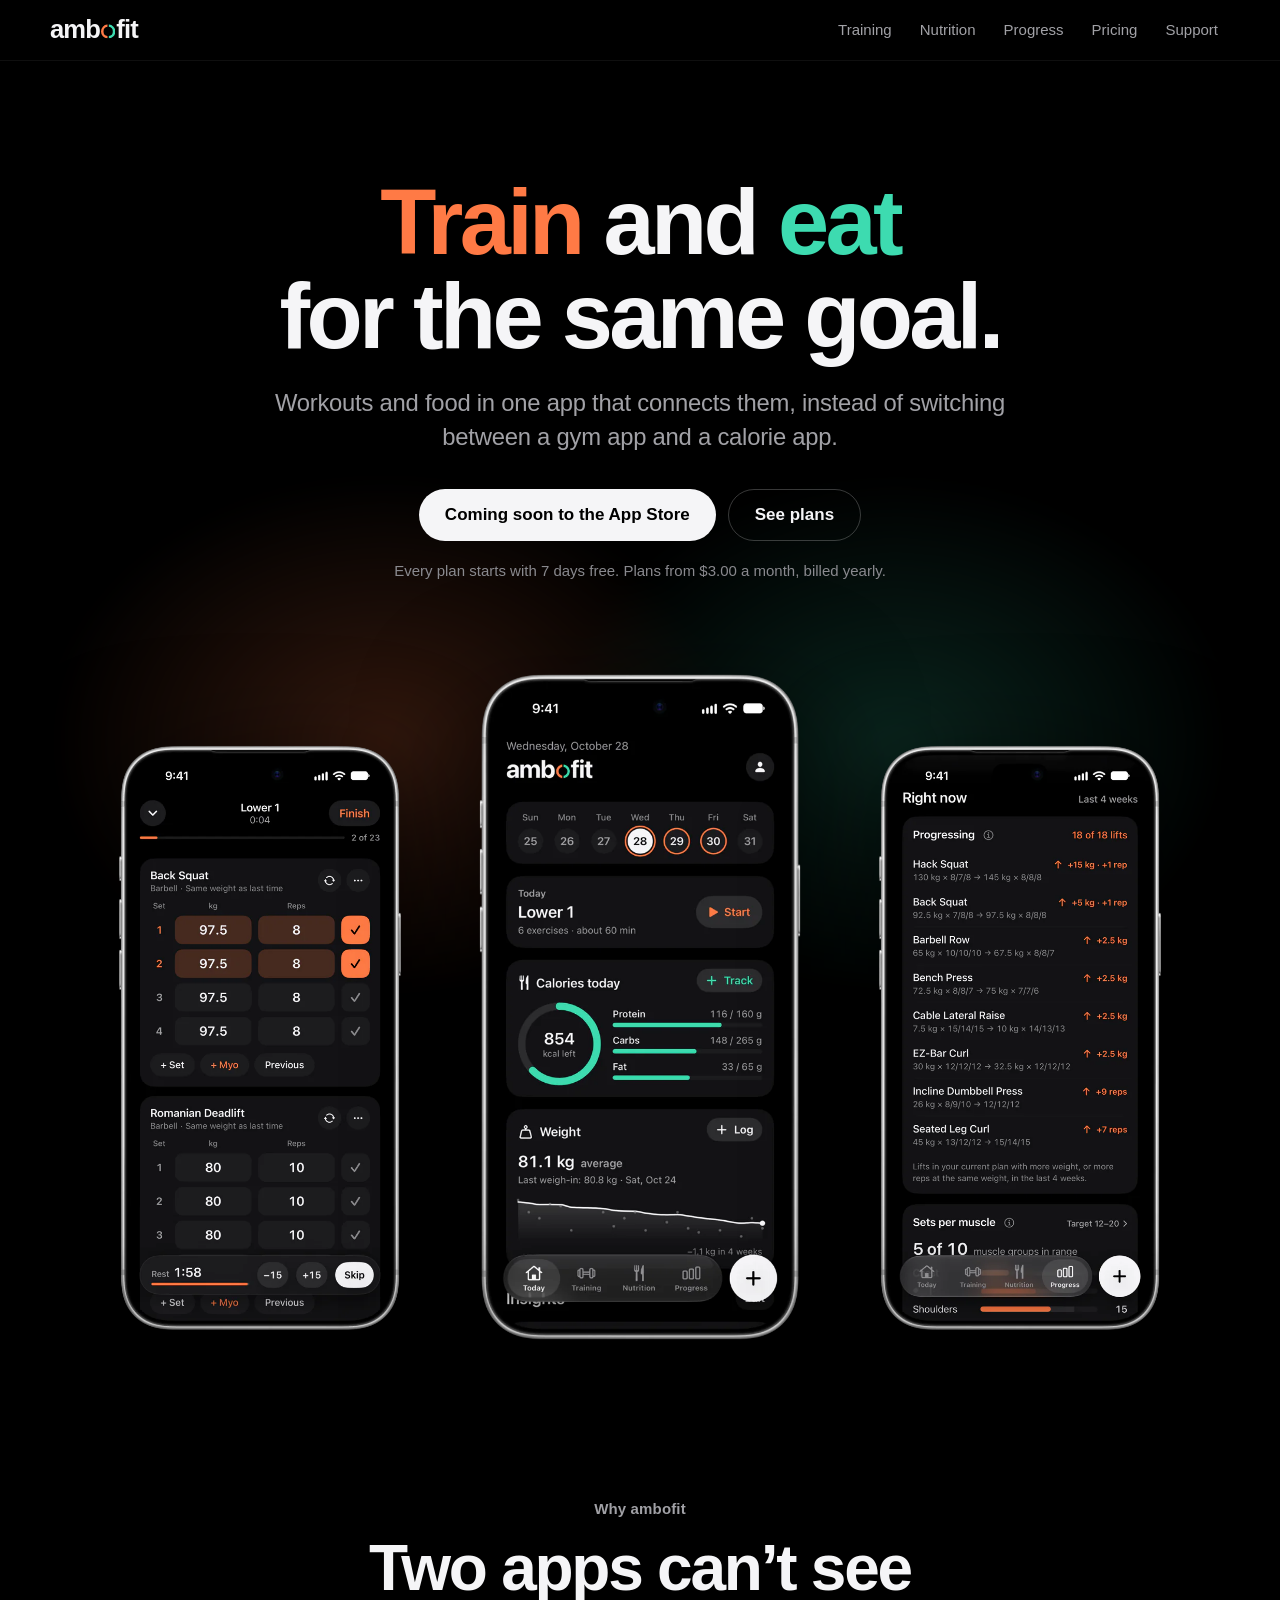
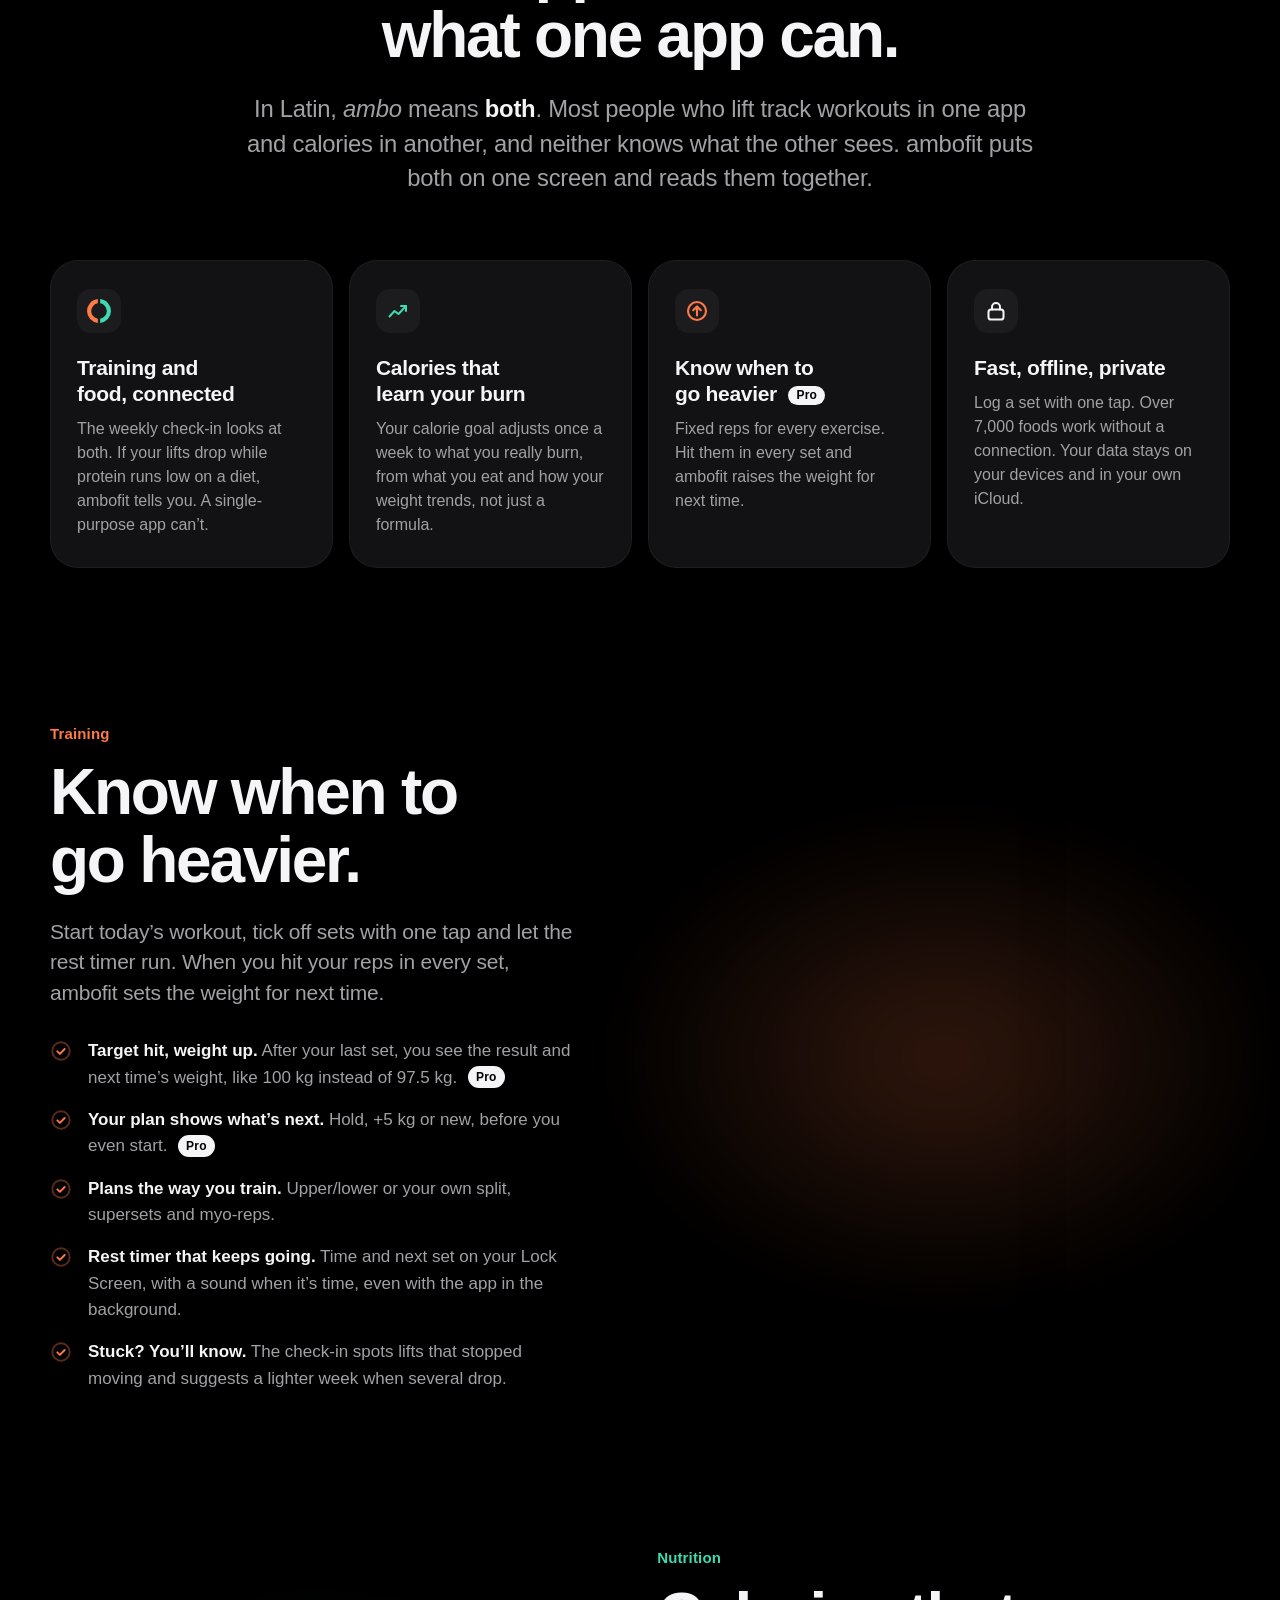
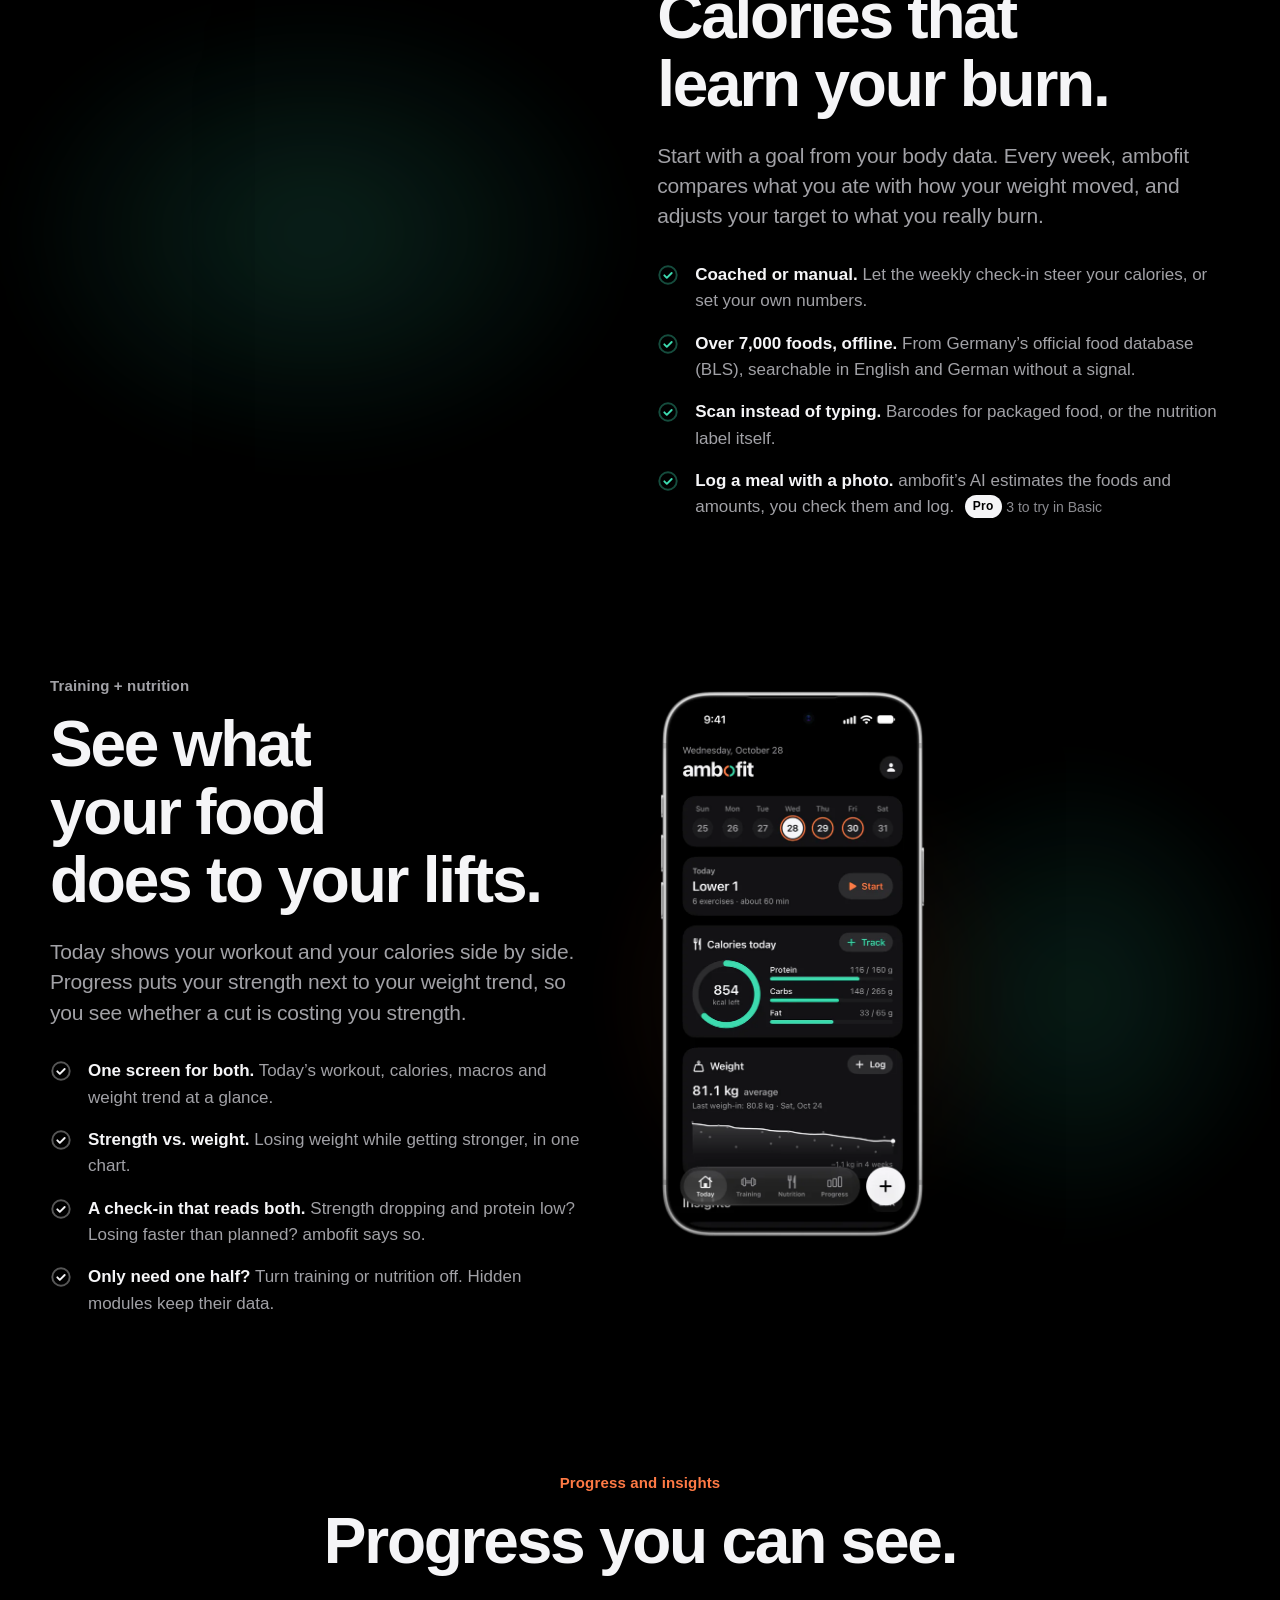
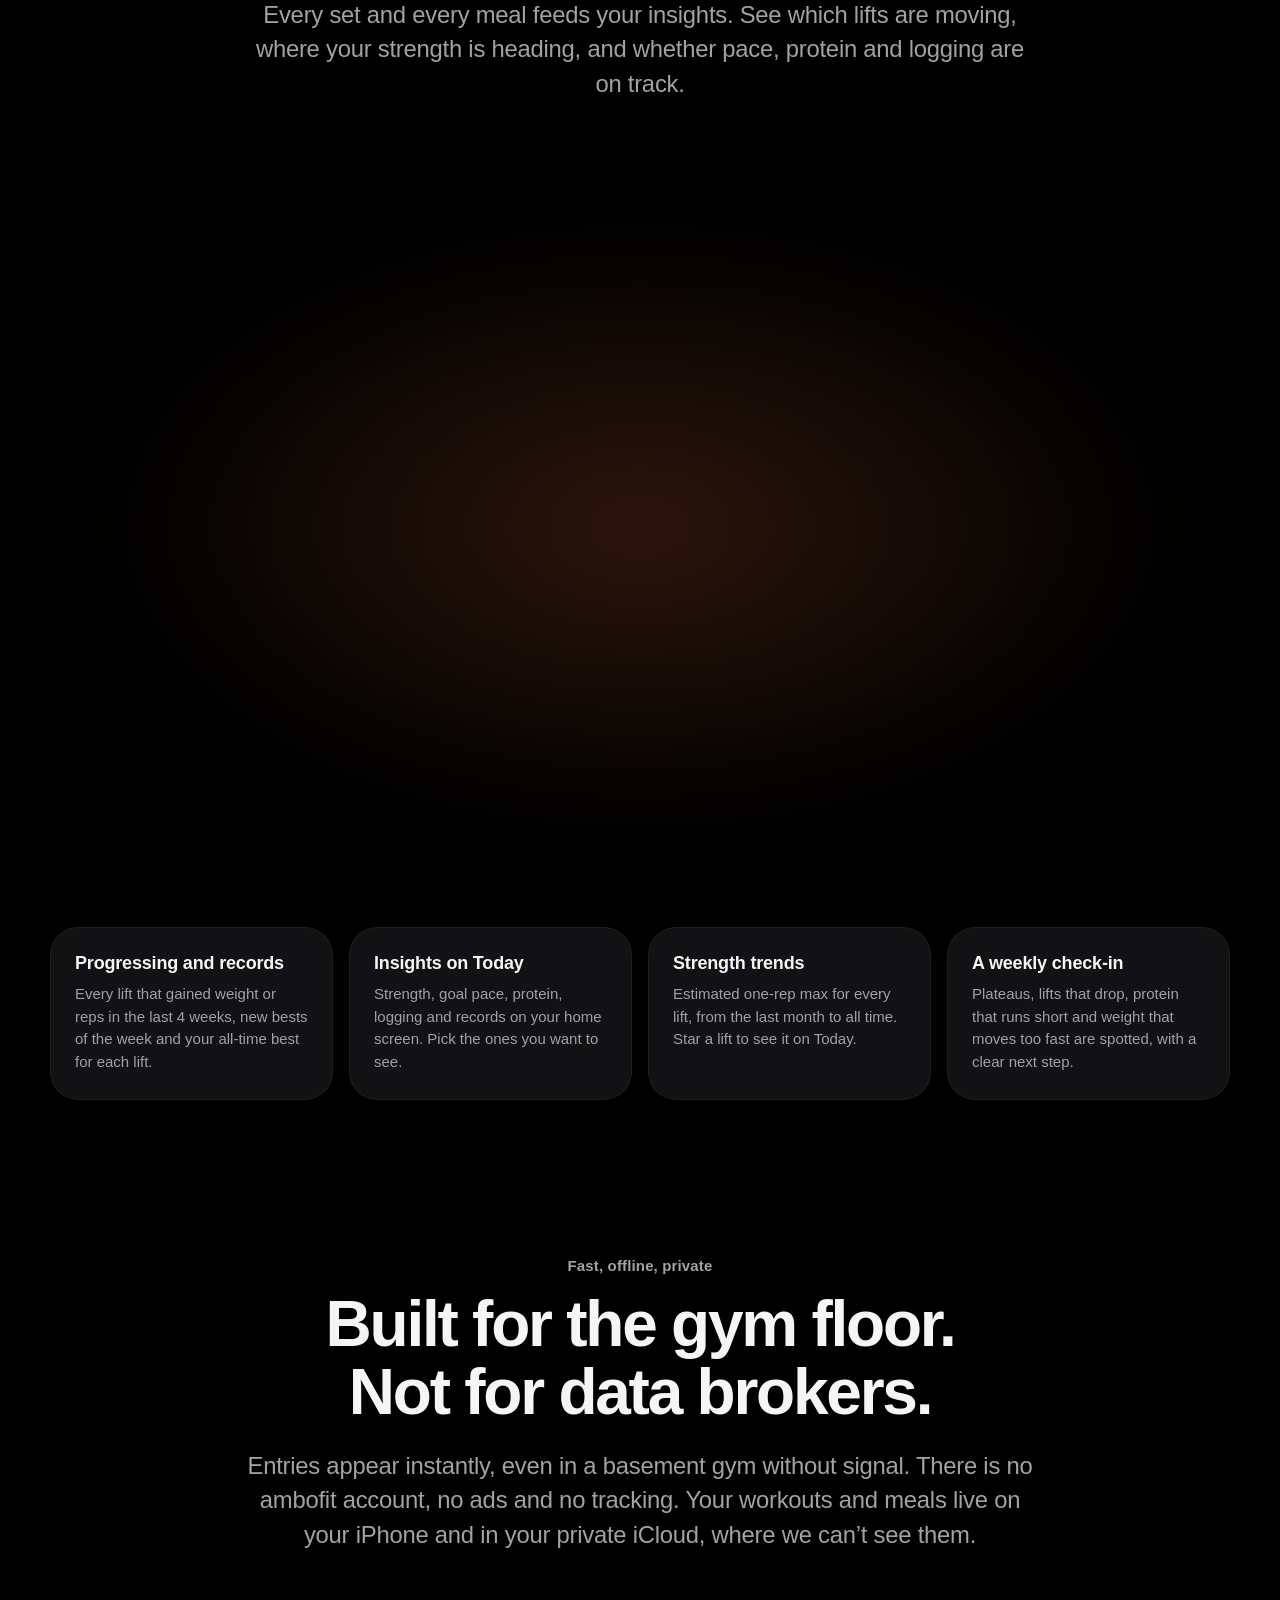
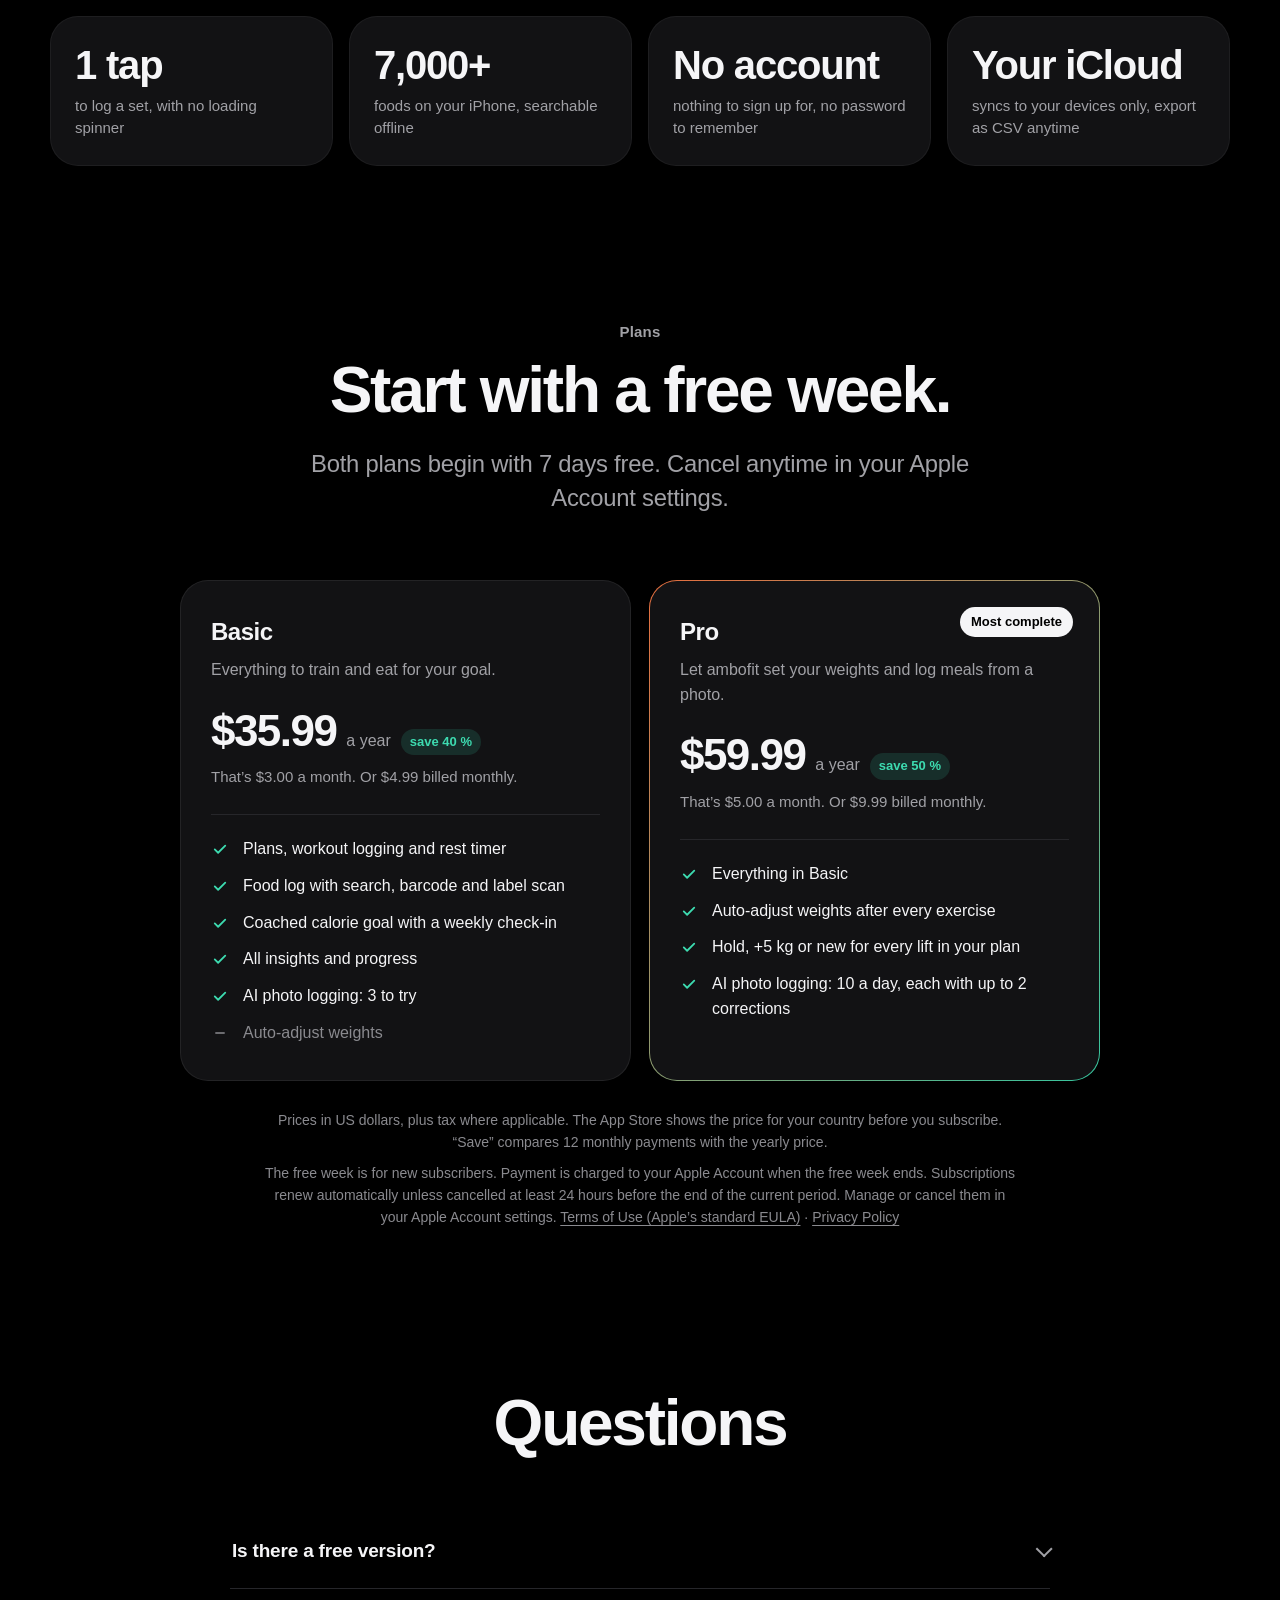
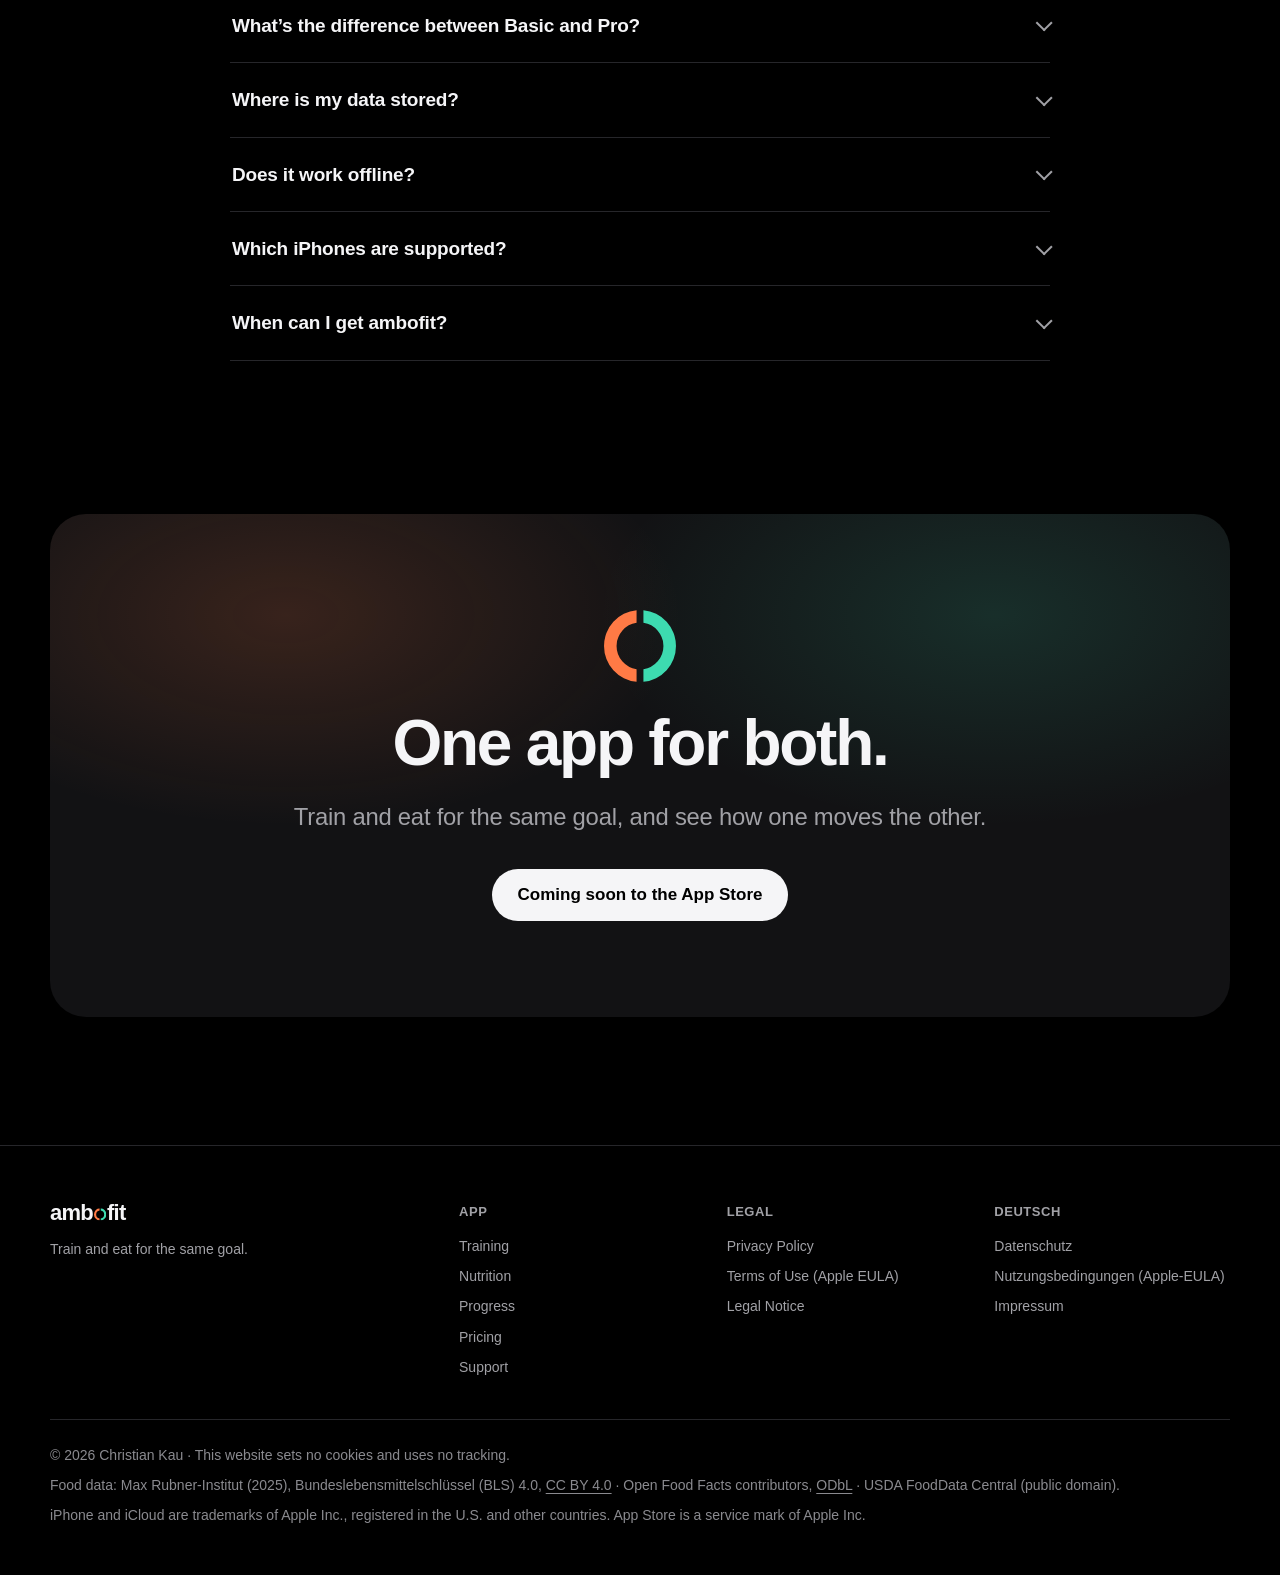
==== commit 57535120: "Prices by country, progress screen in the hero, records in the gallery - Prices in euros for euro co" ====
--- a/index.html
+++ b/index.html
@@ -3,7 +3,7 @@
 <head>
 <meta charset="utf-8">
 <meta name="viewport" content="width=device-width, initial-scale=1, viewport-fit=cover">
-<meta http-equiv="Content-Security-Policy" content="default-src 'none'; img-src 'self'; style-src 'self'; base-uri 'none'; form-action 'none'; manifest-src 'self'">
+<meta http-equiv="Content-Security-Policy" content="default-src 'none'; img-src 'self'; style-src 'self'; script-src 'self'; base-uri 'none'; form-action 'none'; manifest-src 'self'">
 <meta name="referrer" content="strict-origin-when-cross-origin">
 <title>ambofit – Train and eat for the same goal</title>
 <meta name="description" content="Workouts and food in one iPhone app that connects them: a calorie goal that learns your burn, progression that tells you when to go heavier, and a weekly check-in that reads both.">
@@ -25,6 +25,7 @@
 <meta property="og:locale" content="en_US">
 <meta name="twitter:card" content="summary_large_image">
 <link rel="stylesheet" href="/assets/site.css?v=a2ffbbf988">
+<script src="/assets/currency.js?v=a4f86347f0" defer></script>
 </head>
 <body>
 <a class="skip" href="#main">Skip to content</a>
@@ -43,12 +44,12 @@
       <span class="button button-soon">Coming soon to the App Store</span>
       <a class="button button-ghost" href="#pricing">See plans</a>
     </div>
-    <p class="fineprint">Every plan starts with 7 days free. Plans from €4.99 a month.</p>
+    <p class="fineprint">Every plan starts with 7 days free. Plans from <span data-price="from">€3.00</span> a month, billed yearly.</p>
 
     <div class="hero-phones">
       <figure class="phone phone-side"><img src="/assets/img/03-workout-560.webp" srcset="/assets/img/03-workout-560.webp 560w, /assets/img/03-workout-980.webp 980w" sizes="(min-width: 820px) 290px, 44vw" width="980" height="2000" loading="lazy" decoding="async" alt="ambofit during a workout: the first two of four Back Squat sets at 97.5 kg for 8 reps are ticked off, with the rest timer at the bottom showing 1:58."></figure>
       <figure class="phone"><img src="/assets/img/01-today-560.webp" srcset="/assets/img/01-today-560.webp 560w, /assets/img/01-today-980.webp 980w" sizes="(min-width: 820px) 330px, 76vw" width="980" height="2000" loading="eager" fetchpriority="high" decoding="async" alt="ambofit Today screen: today&#x27;s workout Lower 1 with a Start button, 854 kcal left with bars for protein, carbs and fat, and a falling weight trend at 81.1 kg."></figure>
-      <figure class="phone phone-side"><img src="/assets/img/05-nutrition-560.webp" srcset="/assets/img/05-nutrition-560.webp 560w, /assets/img/05-nutrition-980.webp 980w" sizes="(min-width: 820px) 290px, 44vw" width="980" height="2000" loading="lazy" decoding="async" alt="ambofit Nutrition screen: a coached goal of 2,280 kcal to lose fat to 80 kg, 854 kcal left and 1,426 of 2,280 kcal eaten."></figure>
+      <figure class="phone phone-side"><img src="/assets/img/10-progressing-560.webp" srcset="/assets/img/10-progressing-560.webp 560w, /assets/img/10-progressing-980.webp 980w" sizes="(min-width: 820px) 290px, 44vw" width="980" height="2000" loading="lazy" decoding="async" alt="ambofit Progress, right now in the last 4 weeks: progressing 18 of 18 lifts, for example Hack Squat plus 15 kg and 1 rep, from 130 kg for 8, 7, 8 reps to 145 kg for 8, 8, 8, and Back Squat plus 5 kg and 1 rep."></figure>
     </div>
   </div>
 </section>
@@ -155,14 +156,14 @@
       <p class="lead">Every set and every meal feeds your insights. See which lifts are moving, where your strength is heading, and whether pace, protein and logging are on track.</p>
     </div>
     <div class="gallery-phones">
-      <figure class="phone phone-side"><img src="/assets/img/10-progressing-560.webp" srcset="/assets/img/10-progressing-560.webp 560w, /assets/img/10-progressing-980.webp 980w" sizes="(min-width: 820px) 290px, 44vw" width="980" height="2000" loading="lazy" decoding="async" alt="ambofit Progress, right now in the last 4 weeks: progressing 18 of 18 lifts, for example Hack Squat plus 15 kg and 1 rep, from 130 kg for 8, 7, 8 reps to 145 kg for 8, 8, 8, and Back Squat plus 5 kg and 1 rep."></figure>
+      <figure class="phone phone-side"><img src="/assets/img/12-records-560.webp" srcset="/assets/img/12-records-560.webp 560w, /assets/img/12-records-980.webp 980w" sizes="(min-width: 820px) 290px, 44vw" width="980" height="2000" loading="lazy" decoding="async" alt="ambofit Progress, all time: records with 4 new bests in the last 7 days, Back Squat and Hack Squat plus 6 kg, and all-time bests such as Back Squat 124 kg, Bench Press 97 kg and Romanian Deadlift 112 kg."></figure>
       <figure class="phone phone-center"><img src="/assets/img/09-insights-560.webp" srcset="/assets/img/09-insights-560.webp 560w, /assets/img/09-insights-980.webp 980w" sizes="(min-width: 820px) 330px, 76vw" width="980" height="2000" loading="lazy" decoding="async" alt="ambofit insights on Today: strength up 7 kg in 3 months for Triceps Pushdown and Bench Press, strength vs. weight minus 1.3 and plus 2.1 percent, 18 of 18 lifts progressing, goal pace minus 0.4 kg a week on plan, protein 1.8 g per kg, 6 of 7 days fully logged, 4 new records."></figure>
       <figure class="phone phone-side"><img src="/assets/img/11-strength-trend-560.webp" srcset="/assets/img/11-strength-trend-560.webp 560w, /assets/img/11-strength-trend-980.webp 980w" sizes="(min-width: 820px) 290px, 44vw" width="980" height="2000" loading="lazy" decoding="async" alt="ambofit Progress, Training: Back Squat estimated one-rep max 124 kg, plus 13 kg in 3 months, as a rising line chart."></figure>
     </div>
     <div class="tiles">
       <article class="tile">
-        <h3>Progressing</h3>
-        <p>Every lift in your plan that gained weight or reps in the last 4 weeks, with before and after.</p>
+        <h3>Progressing and records</h3>
+        <p>Every lift that gained weight or reps in the last 4 weeks, new bests of the week and your all-time best for each lift.</p>
       </article>
       <article class="tile">
         <h3>Insights on Today</h3>
@@ -208,8 +209,8 @@
       <article class="plan" aria-labelledby="plan-basic">
         <h3 id="plan-basic">Basic</h3>
         <p class="plan-for">Everything to train and eat for your goal.</p>
-        <p class="price"><b>€35.99</b><span>a year</span><span class="save">save 40&nbsp;%</span></p>
-        <p class="price-alt">That’s €3.00 a month. Or €4.99 billed monthly.</p>
+        <p class="price"><b data-price="basic-year">€35.99</b><span>a year</span><span class="save" data-price="basic-save">save 40&nbsp;%</span></p>
+        <p class="price-alt">That’s <span data-price="basic-year-month">€3.00</span> a month. Or <span data-price="basic-month">€4.99</span> billed monthly.</p>
         <ul>
           <li><svg viewBox="0 0 24 24" fill="none" stroke="#3DDBB0" stroke-width="2.4" stroke-linecap="round" stroke-linejoin="round" aria-hidden="true" focusable="false"><path d="m5 12.5 4.5 4.5L19 7.5"/></svg><span>Plans, workout logging and rest timer</span></li>
           <li><svg viewBox="0 0 24 24" fill="none" stroke="#3DDBB0" stroke-width="2.4" stroke-linecap="round" stroke-linejoin="round" aria-hidden="true" focusable="false"><path d="m5 12.5 4.5 4.5L19 7.5"/></svg><span>Food log with search, barcode and label scan</span></li>
@@ -223,8 +224,8 @@
         <span class="badge">Most complete</span>
         <h3 id="plan-pro">Pro</h3>
         <p class="plan-for">Let ambofit set your weights and log meals from a photo.</p>
-        <p class="price"><b>€59.99</b><span>a year</span><span class="save">save 50&nbsp;%</span></p>
-        <p class="price-alt">That’s €5.00 a month. Or €9.99 billed monthly.</p>
+        <p class="price"><b data-price="pro-year">€59.99</b><span>a year</span><span class="save" data-price="pro-save">save 50&nbsp;%</span></p>
+        <p class="price-alt">That’s <span data-price="pro-year-month">€5.00</span> a month. Or <span data-price="pro-month">€9.99</span> billed monthly.</p>
         <ul>
           <li><svg viewBox="0 0 24 24" fill="none" stroke="#3DDBB0" stroke-width="2.4" stroke-linecap="round" stroke-linejoin="round" aria-hidden="true" focusable="false"><path d="m5 12.5 4.5 4.5L19 7.5"/></svg><span>Everything in Basic</span></li>
           <li><svg viewBox="0 0 24 24" fill="none" stroke="#3DDBB0" stroke-width="2.4" stroke-linecap="round" stroke-linejoin="round" aria-hidden="true" focusable="false"><path d="m5 12.5 4.5 4.5L19 7.5"/></svg><span>Auto-adjust weights after every exercise</span></li>
@@ -235,7 +236,7 @@
     </div>
 
     <div class="pricing-notes">
-      <p>Prices in euros including VAT. In the US: $4.99 a month or $35.99 a year for Basic, $9.99 a month or $59.99 a year for Pro. Elsewhere, the App Store shows your local price before you subscribe. “Save” compares 12 monthly payments with the yearly price.</p>
+      <p><span data-price="note">Prices in euros including VAT.</span> The App Store shows the price for your country before you subscribe. “Save” compares 12 monthly payments with the yearly price.</p>
       <p>The free week is for new subscribers. Payment is charged to your Apple Account when the free week ends. Subscriptions renew automatically unless cancelled at least 24 hours before the end of the current period. Manage or cancel them in your Apple Account settings. <a href="https://www.apple.com/legal/internet-services/itunes/dev/stdeula/">Terms of Use (Apple’s standard EULA)</a> · <a href="/privacy/">Privacy Policy</a></p>
     </div>
   </div>
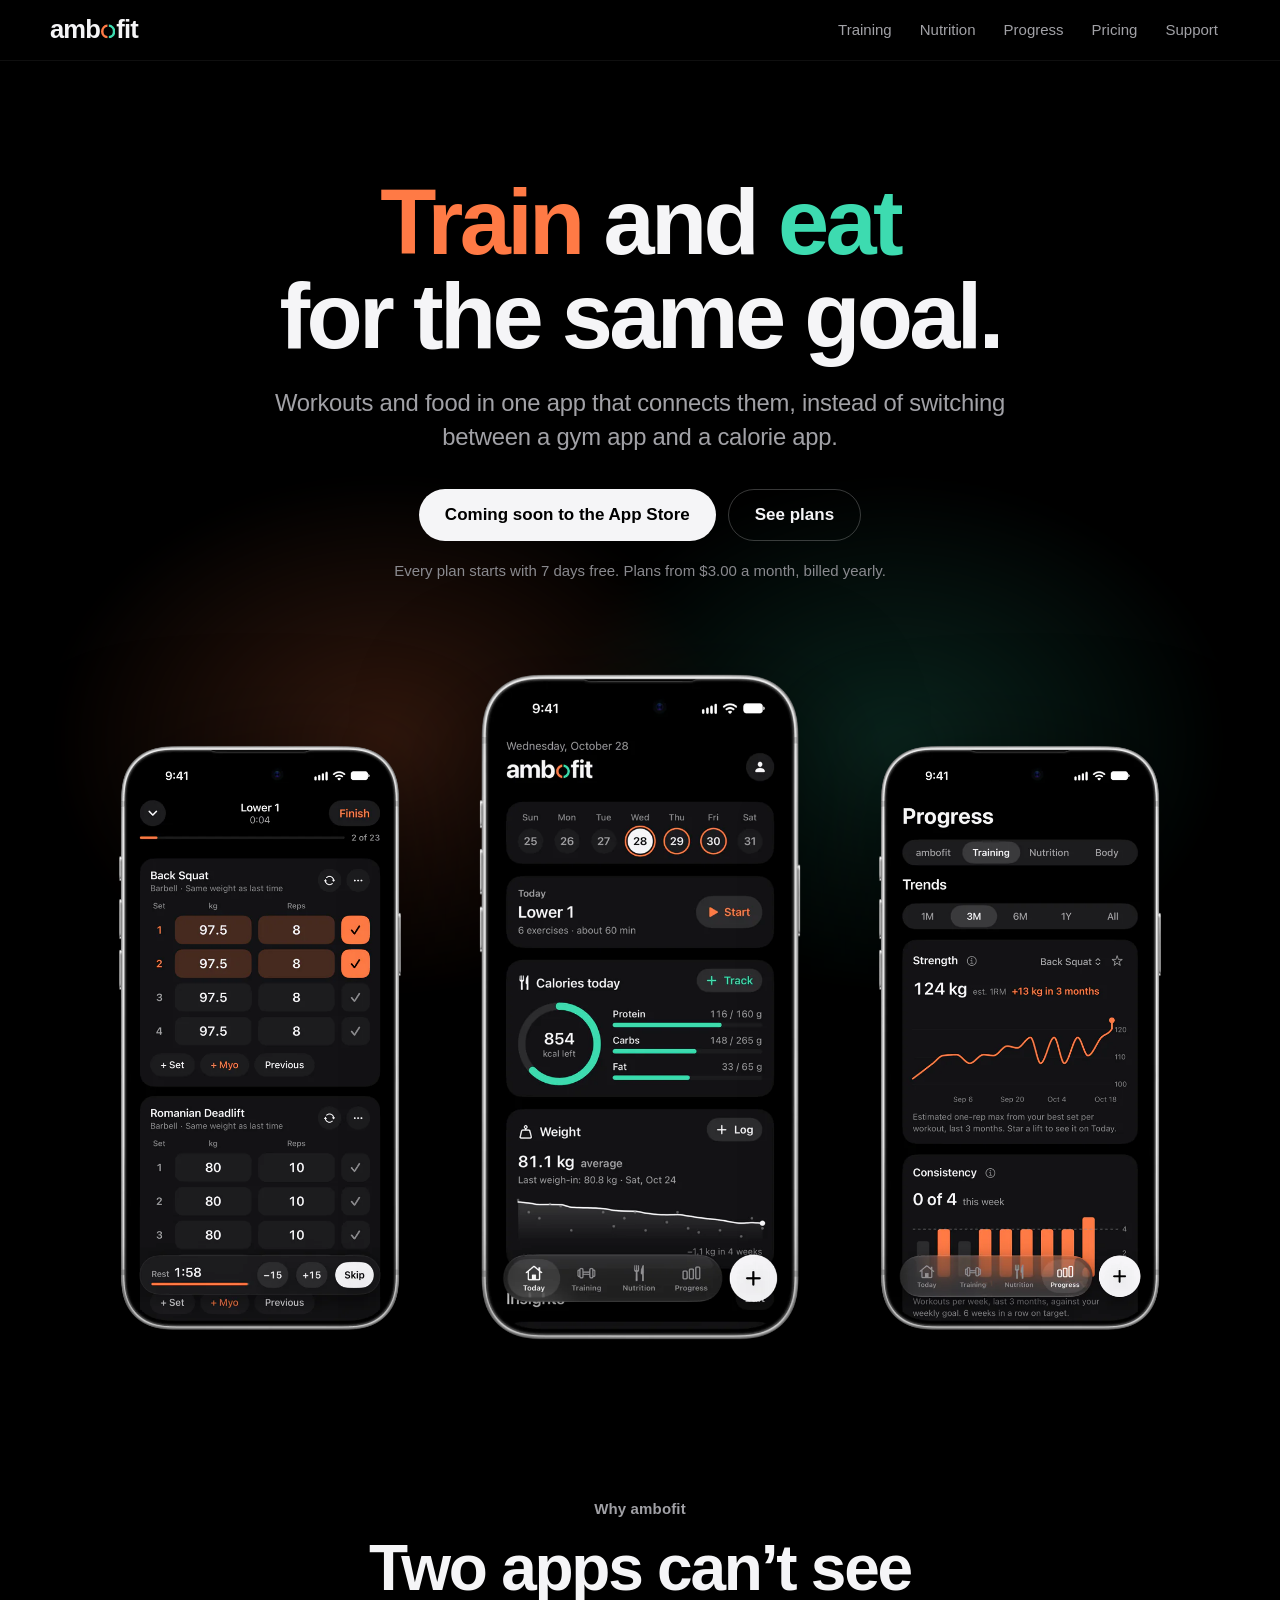
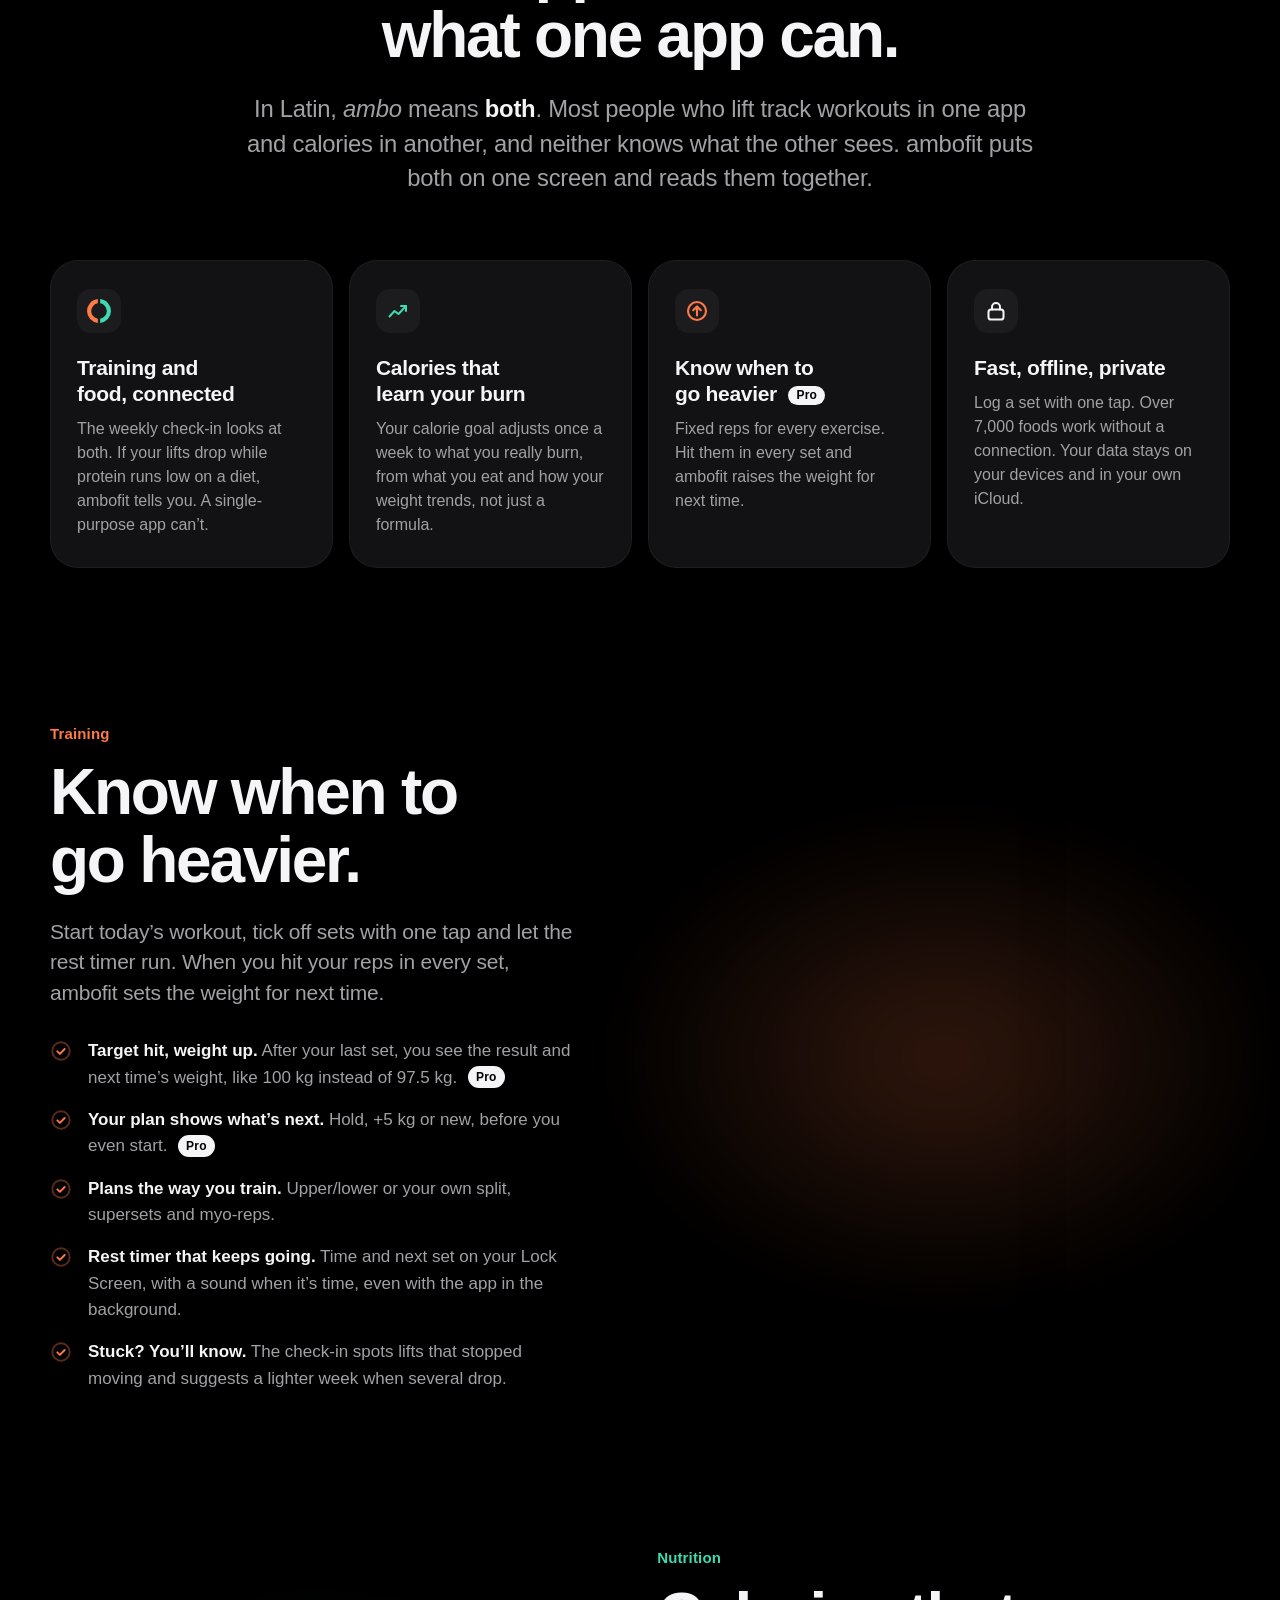
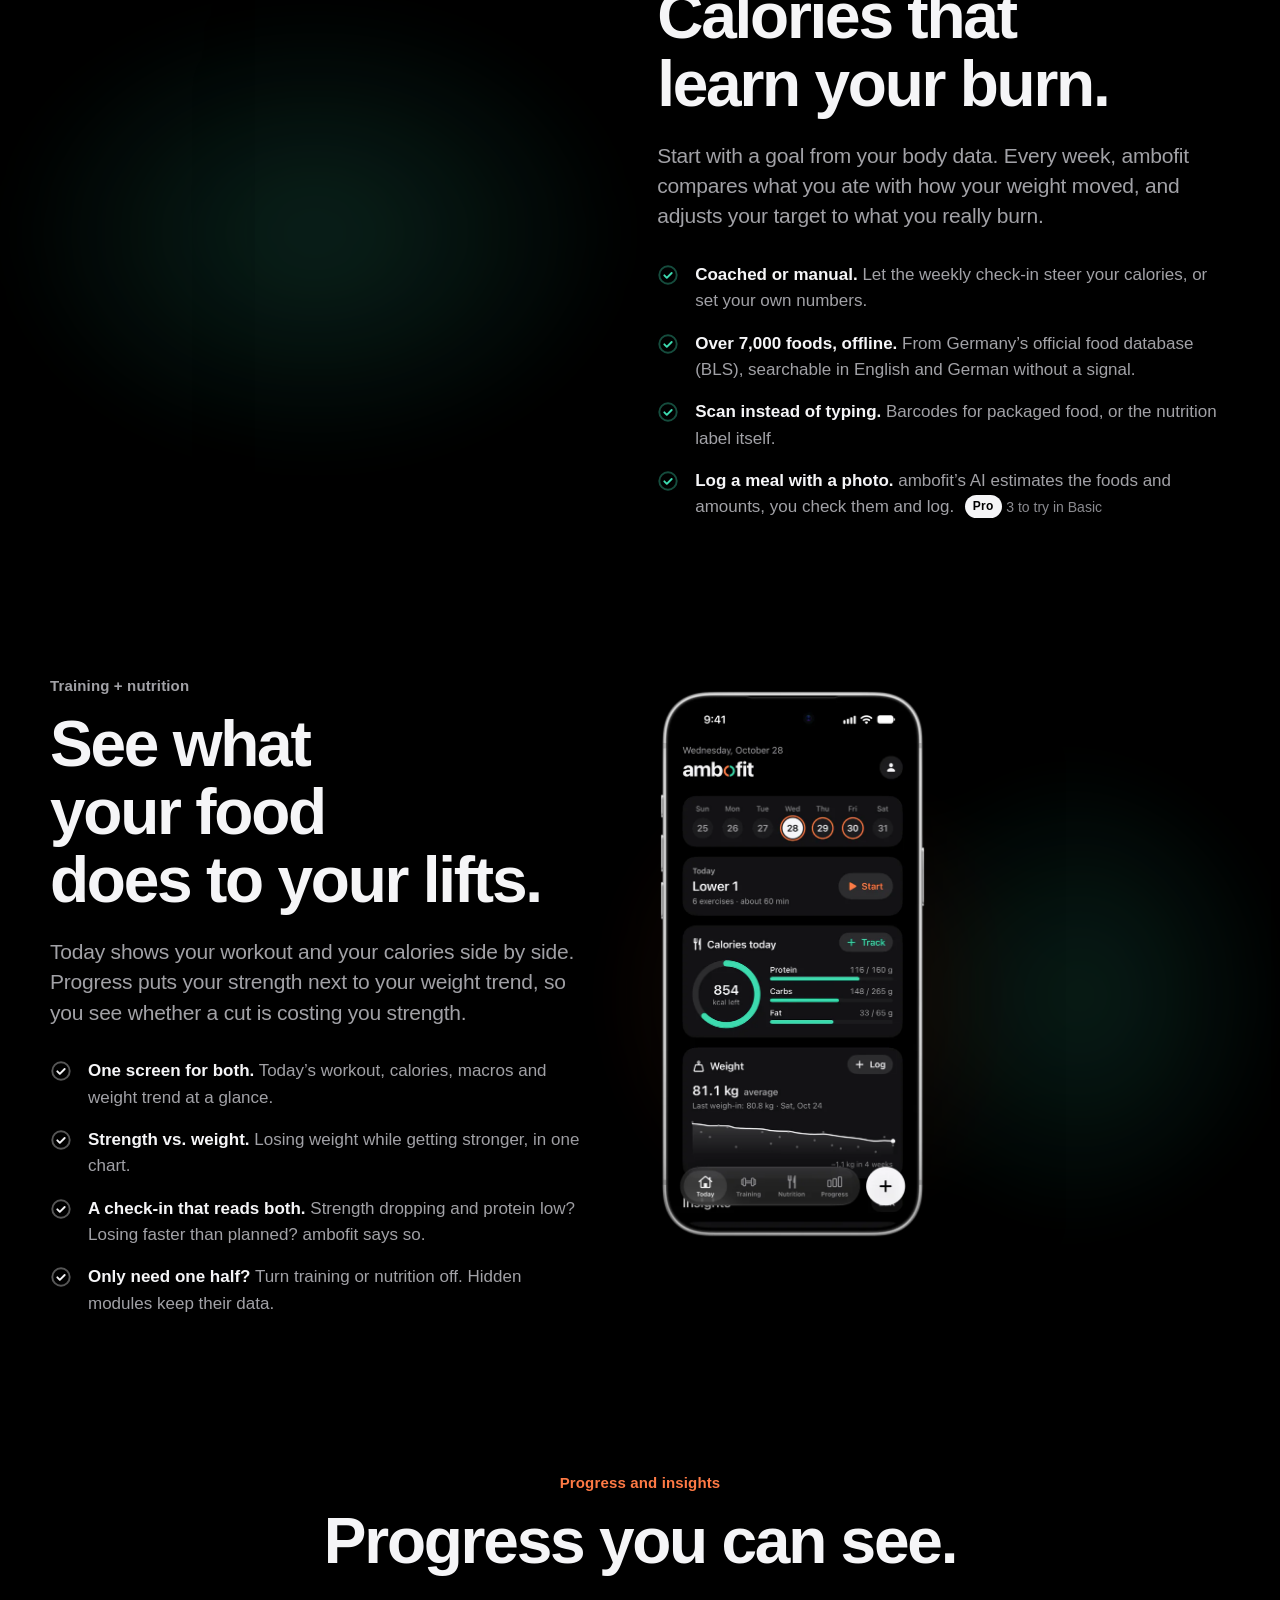
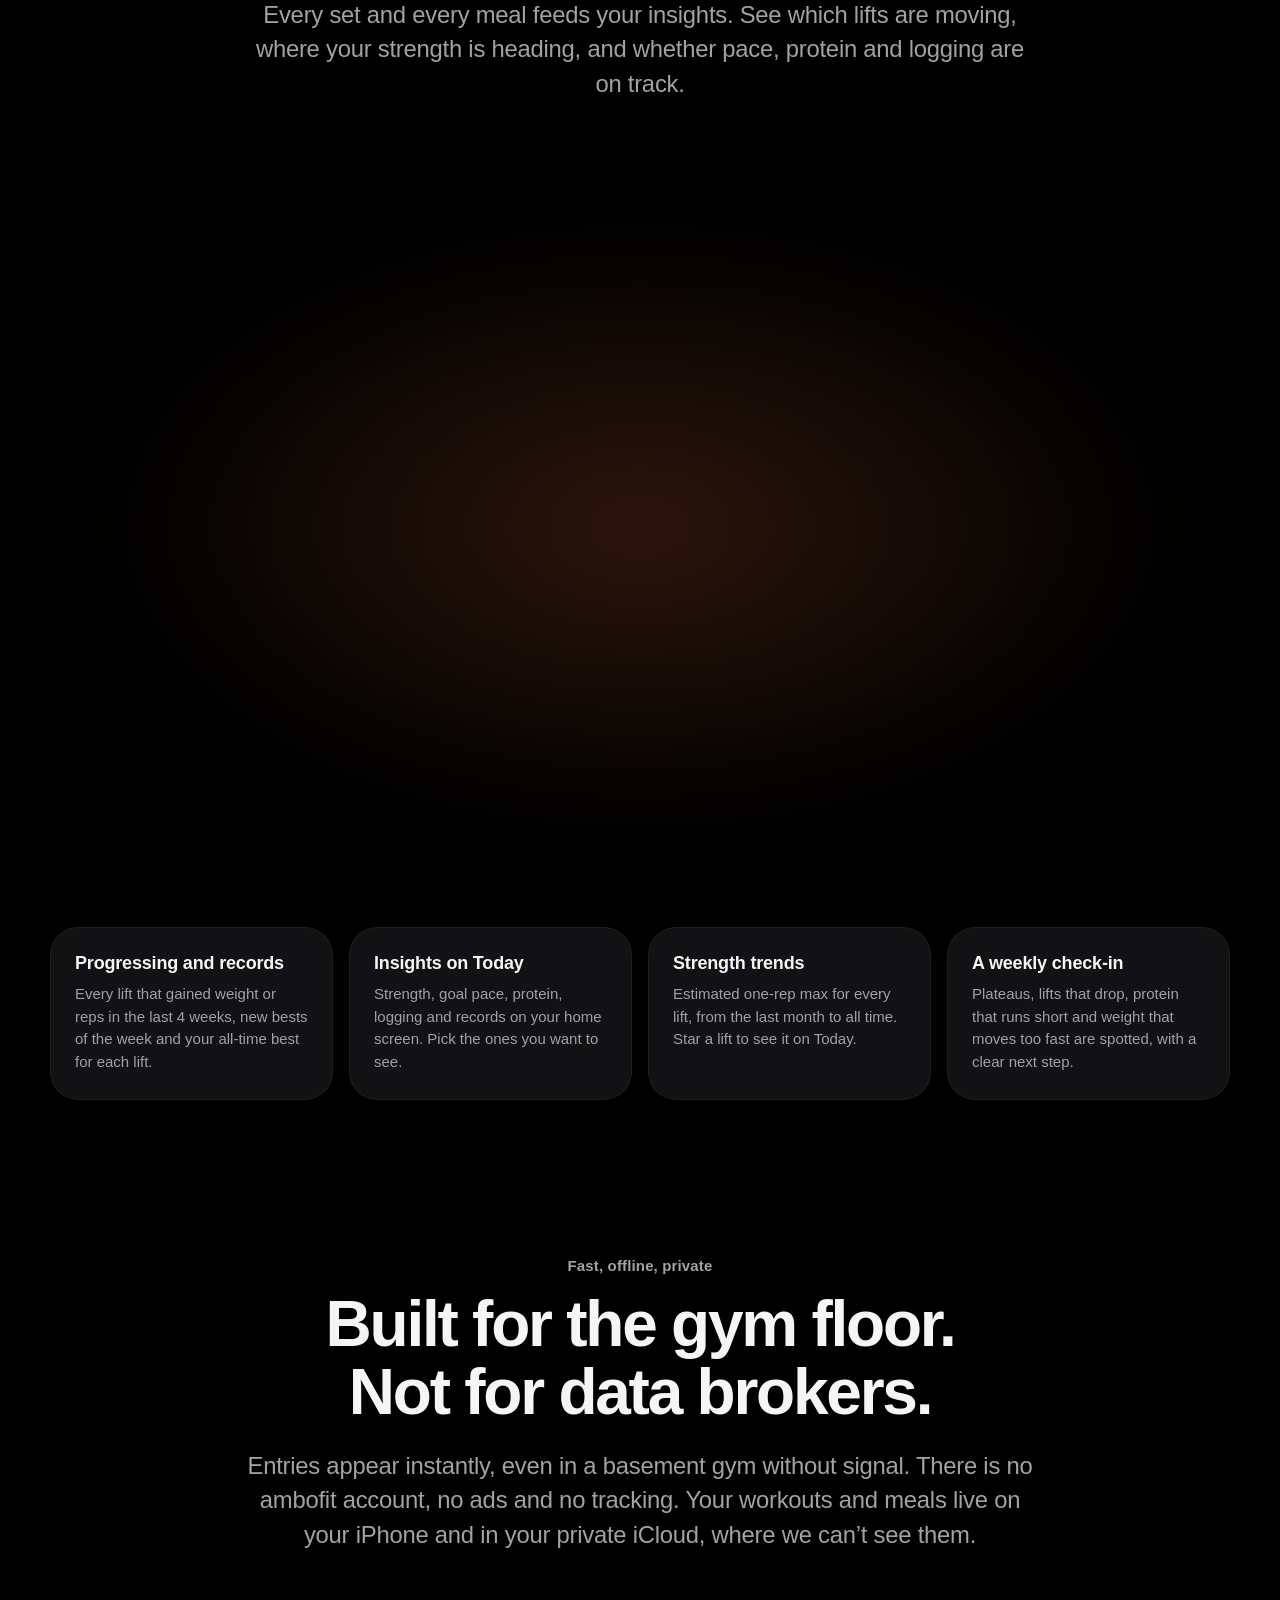
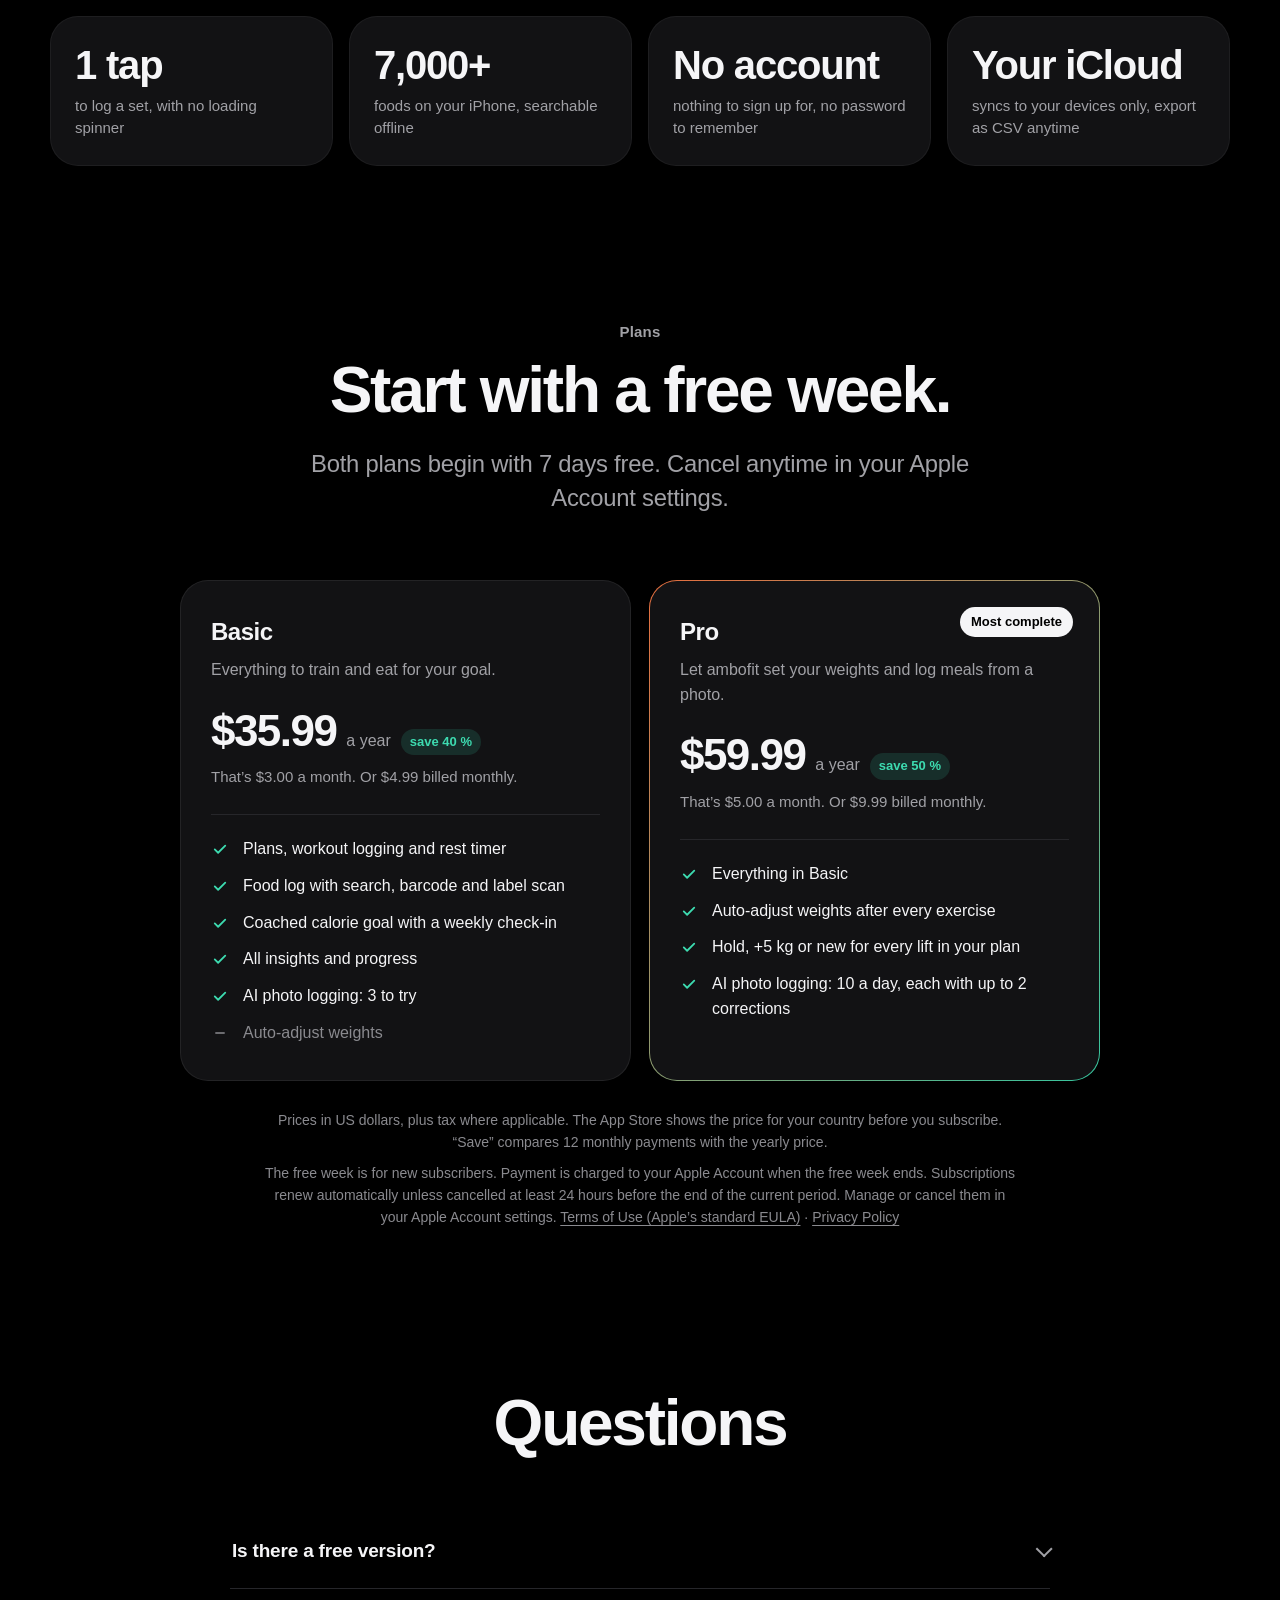
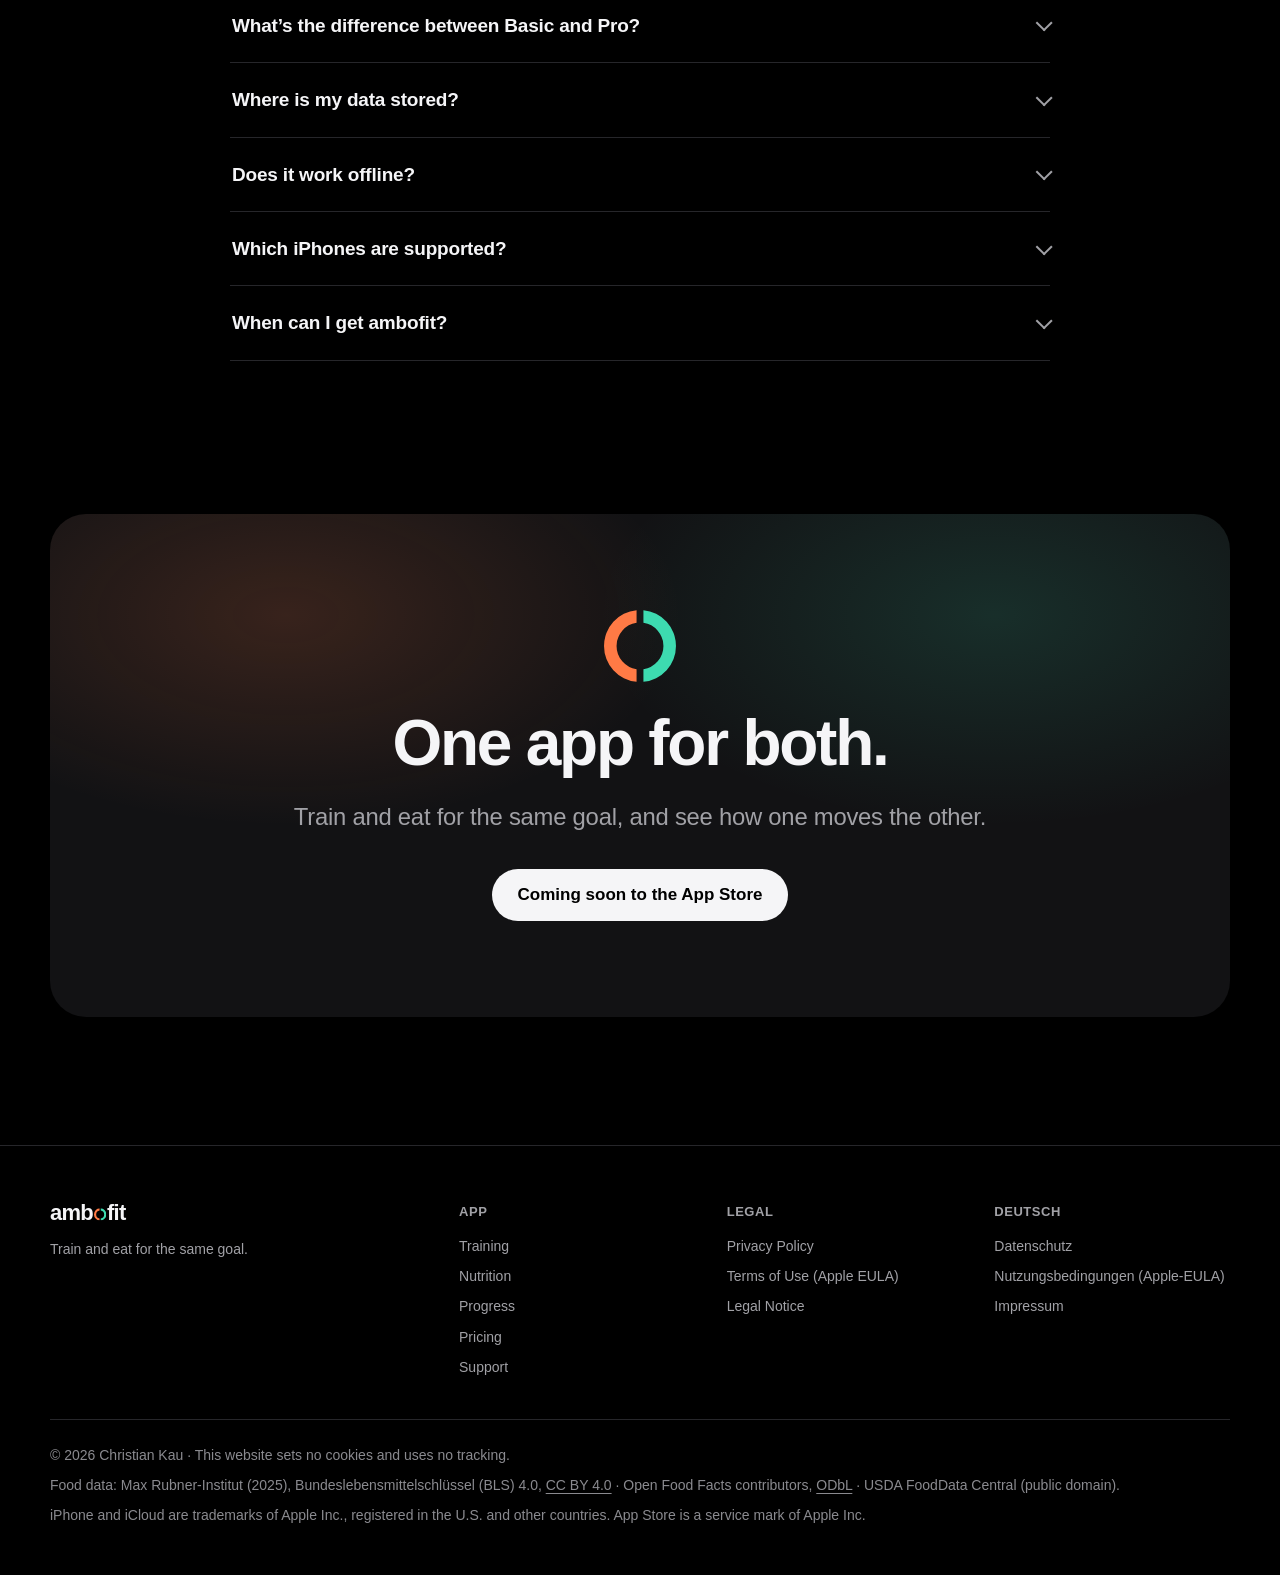
==== commit a8784119: "Hero: strength trend on the right, Progressing in the gallery The right iPhone in the hero shows Pro" ====
--- a/index.html
+++ b/index.html
@@ -49,7 +49,7 @@
     <div class="hero-phones">
       <figure class="phone phone-side"><img src="/assets/img/03-workout-560.webp" srcset="/assets/img/03-workout-560.webp 560w, /assets/img/03-workout-980.webp 980w" sizes="(min-width: 820px) 290px, 44vw" width="980" height="2000" loading="lazy" decoding="async" alt="ambofit during a workout: the first two of four Back Squat sets at 97.5 kg for 8 reps are ticked off, with the rest timer at the bottom showing 1:58."></figure>
       <figure class="phone"><img src="/assets/img/01-today-560.webp" srcset="/assets/img/01-today-560.webp 560w, /assets/img/01-today-980.webp 980w" sizes="(min-width: 820px) 330px, 76vw" width="980" height="2000" loading="eager" fetchpriority="high" decoding="async" alt="ambofit Today screen: today&#x27;s workout Lower 1 with a Start button, 854 kcal left with bars for protein, carbs and fat, and a falling weight trend at 81.1 kg."></figure>
-      <figure class="phone phone-side"><img src="/assets/img/10-progressing-560.webp" srcset="/assets/img/10-progressing-560.webp 560w, /assets/img/10-progressing-980.webp 980w" sizes="(min-width: 820px) 290px, 44vw" width="980" height="2000" loading="lazy" decoding="async" alt="ambofit Progress, right now in the last 4 weeks: progressing 18 of 18 lifts, for example Hack Squat plus 15 kg and 1 rep, from 130 kg for 8, 7, 8 reps to 145 kg for 8, 8, 8, and Back Squat plus 5 kg and 1 rep."></figure>
+      <figure class="phone phone-side"><img src="/assets/img/11-strength-trend-560.webp" srcset="/assets/img/11-strength-trend-560.webp 560w, /assets/img/11-strength-trend-980.webp 980w" sizes="(min-width: 820px) 290px, 44vw" width="980" height="2000" loading="lazy" decoding="async" alt="ambofit Progress, Training: Back Squat estimated one-rep max 124 kg, plus 13 kg in 3 months, as a rising line chart."></figure>
     </div>
   </div>
 </section>
@@ -158,7 +158,7 @@
     <div class="gallery-phones">
       <figure class="phone phone-side"><img src="/assets/img/12-records-560.webp" srcset="/assets/img/12-records-560.webp 560w, /assets/img/12-records-980.webp 980w" sizes="(min-width: 820px) 290px, 44vw" width="980" height="2000" loading="lazy" decoding="async" alt="ambofit Progress, all time: records with 4 new bests in the last 7 days, Back Squat and Hack Squat plus 6 kg, and all-time bests such as Back Squat 124 kg, Bench Press 97 kg and Romanian Deadlift 112 kg."></figure>
       <figure class="phone phone-center"><img src="/assets/img/09-insights-560.webp" srcset="/assets/img/09-insights-560.webp 560w, /assets/img/09-insights-980.webp 980w" sizes="(min-width: 820px) 330px, 76vw" width="980" height="2000" loading="lazy" decoding="async" alt="ambofit insights on Today: strength up 7 kg in 3 months for Triceps Pushdown and Bench Press, strength vs. weight minus 1.3 and plus 2.1 percent, 18 of 18 lifts progressing, goal pace minus 0.4 kg a week on plan, protein 1.8 g per kg, 6 of 7 days fully logged, 4 new records."></figure>
-      <figure class="phone phone-side"><img src="/assets/img/11-strength-trend-560.webp" srcset="/assets/img/11-strength-trend-560.webp 560w, /assets/img/11-strength-trend-980.webp 980w" sizes="(min-width: 820px) 290px, 44vw" width="980" height="2000" loading="lazy" decoding="async" alt="ambofit Progress, Training: Back Squat estimated one-rep max 124 kg, plus 13 kg in 3 months, as a rising line chart."></figure>
+      <figure class="phone phone-side"><img src="/assets/img/10-progressing-560.webp" srcset="/assets/img/10-progressing-560.webp 560w, /assets/img/10-progressing-980.webp 980w" sizes="(min-width: 820px) 290px, 44vw" width="980" height="2000" loading="lazy" decoding="async" alt="ambofit Progress, right now in the last 4 weeks: progressing 18 of 18 lifts, for example Hack Squat plus 15 kg and 1 rep, from 130 kg for 8, 7, 8 reps to 145 kg for 8, 8, 8, and Back Squat plus 5 kg and 1 rep."></figure>
     </div>
     <div class="tiles">
       <article class="tile">
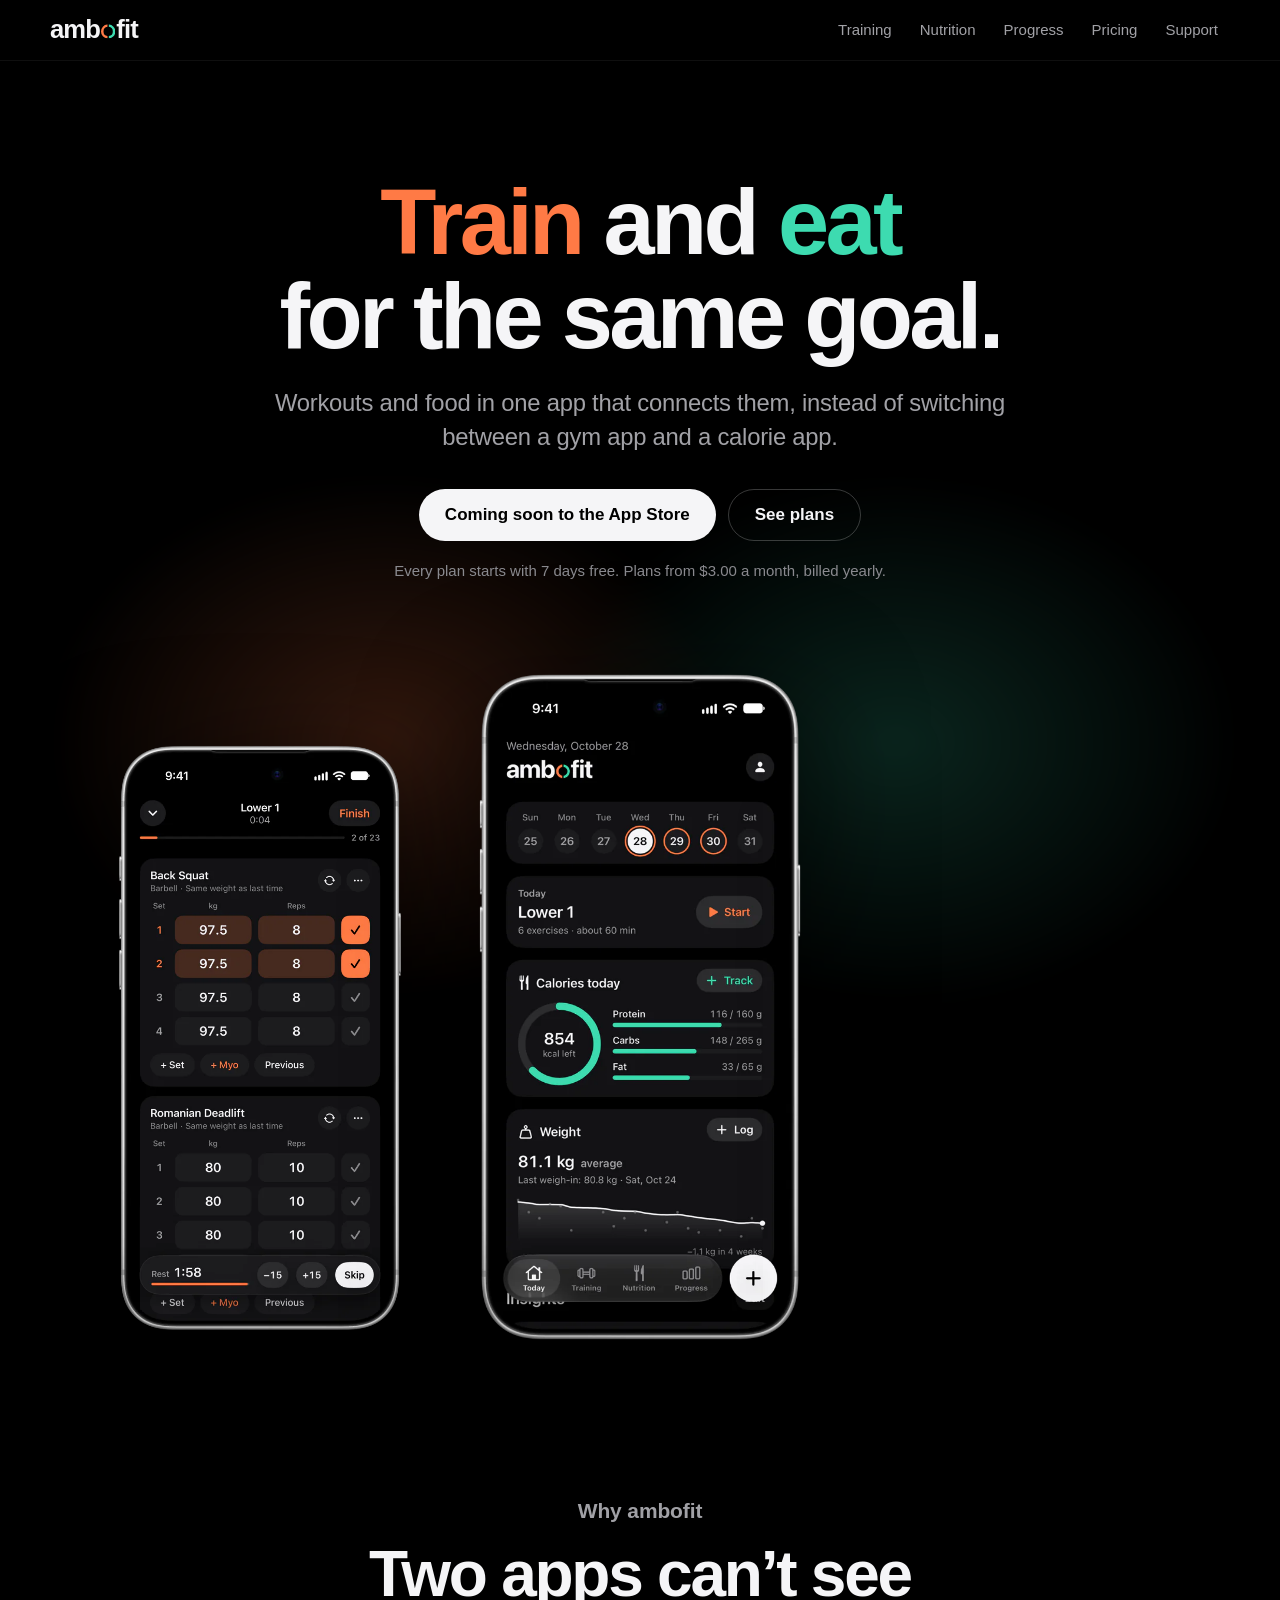
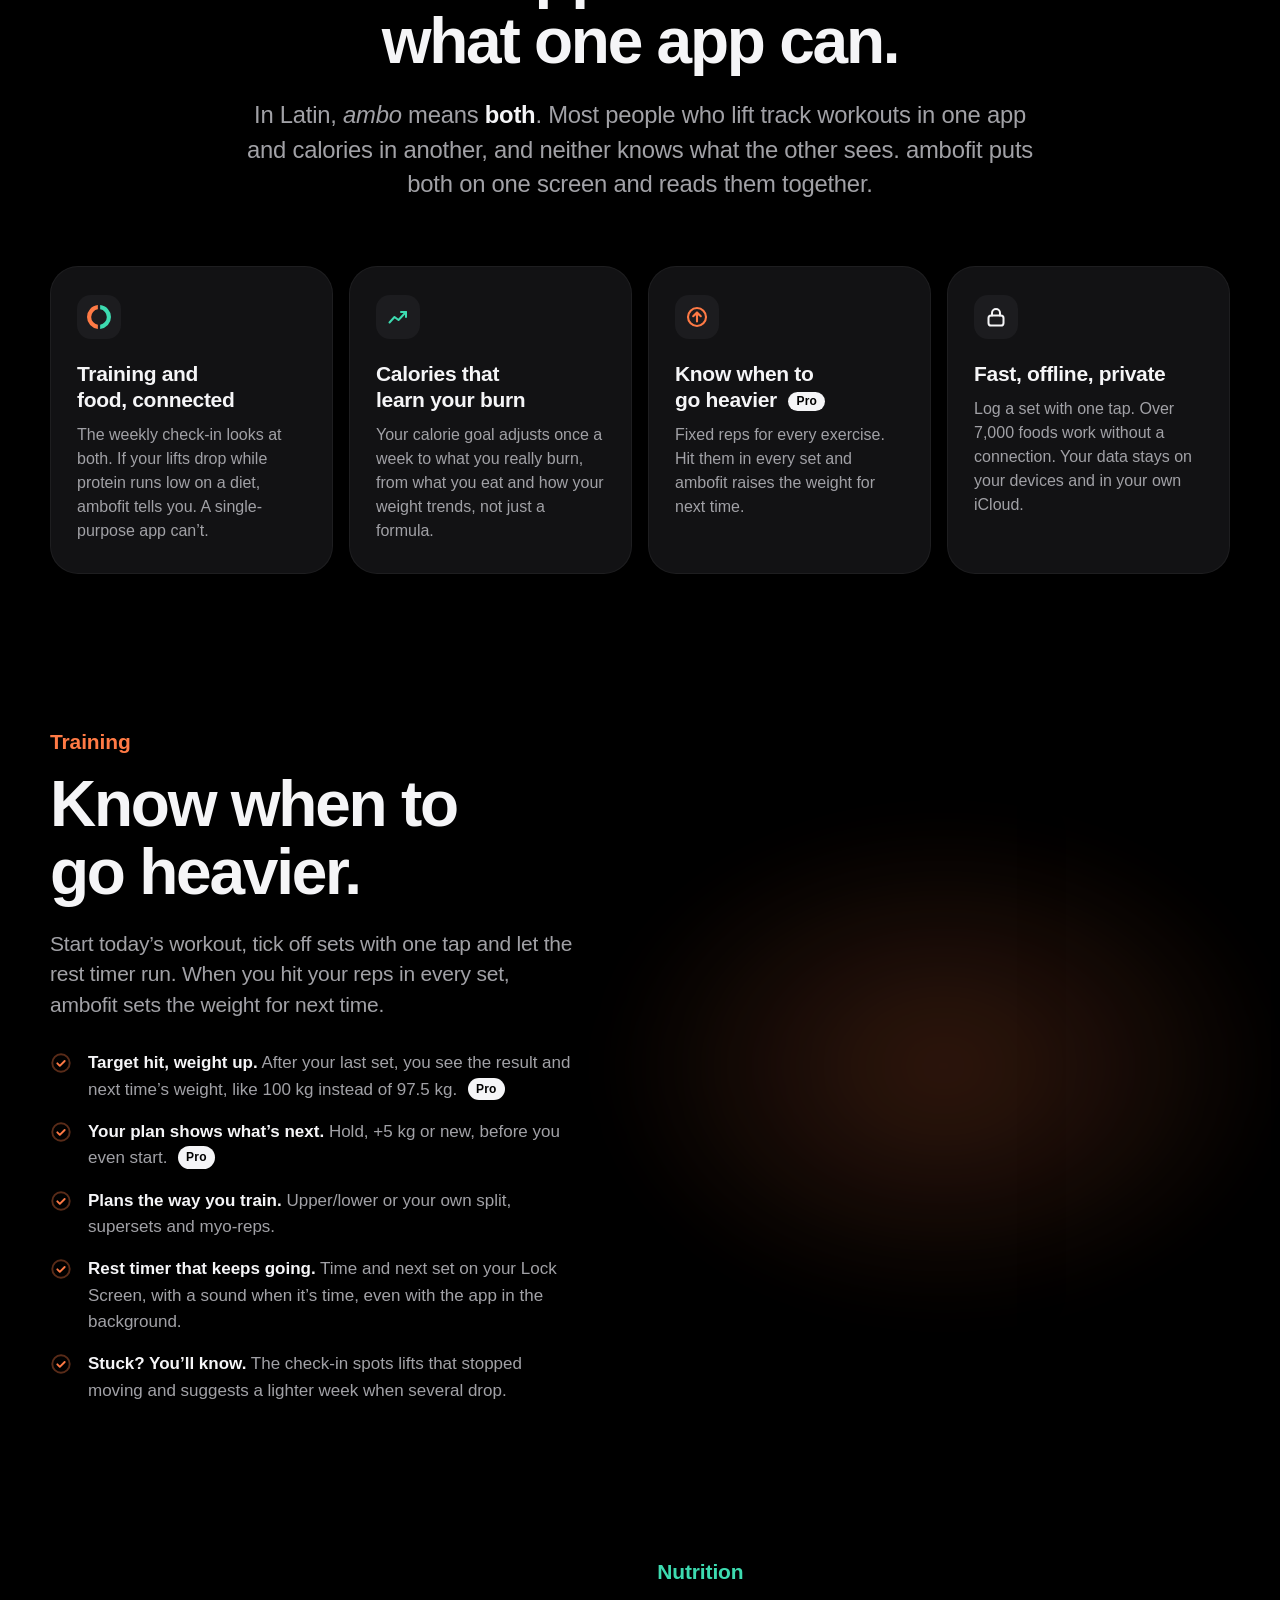
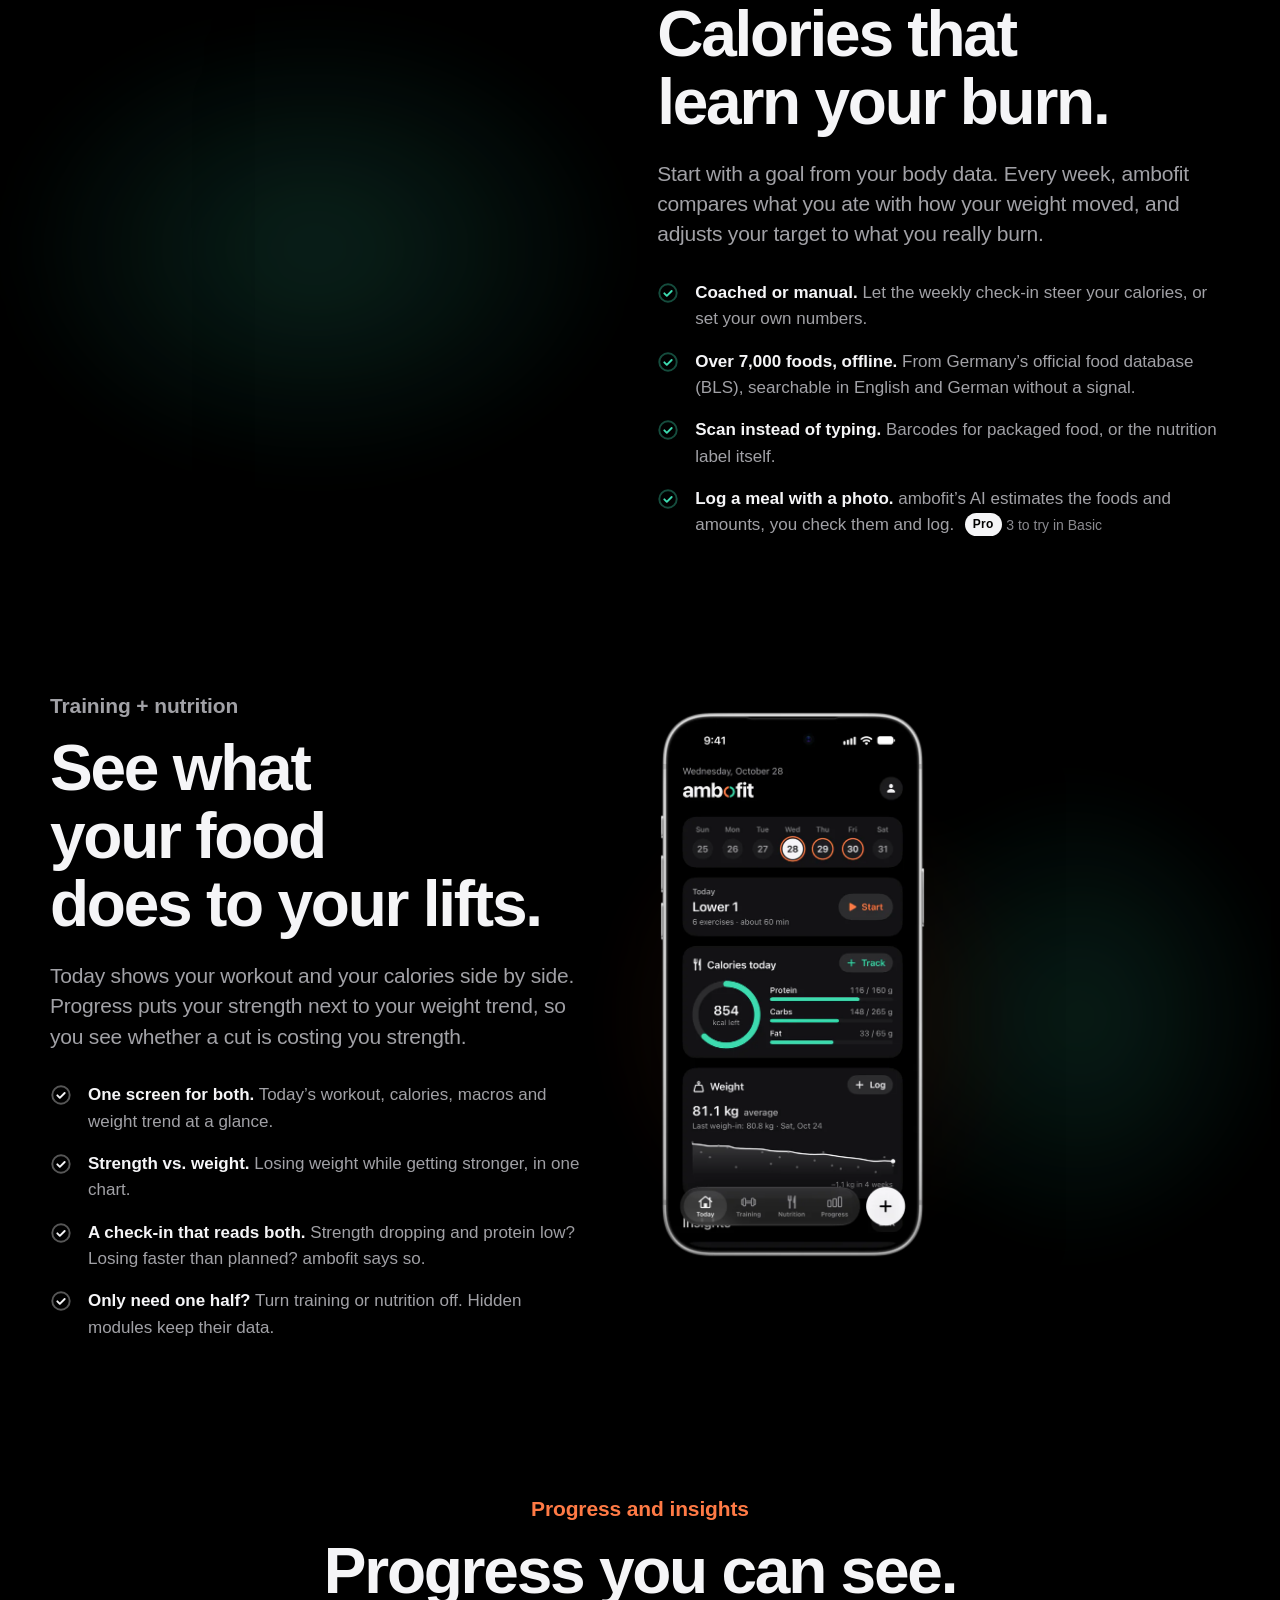
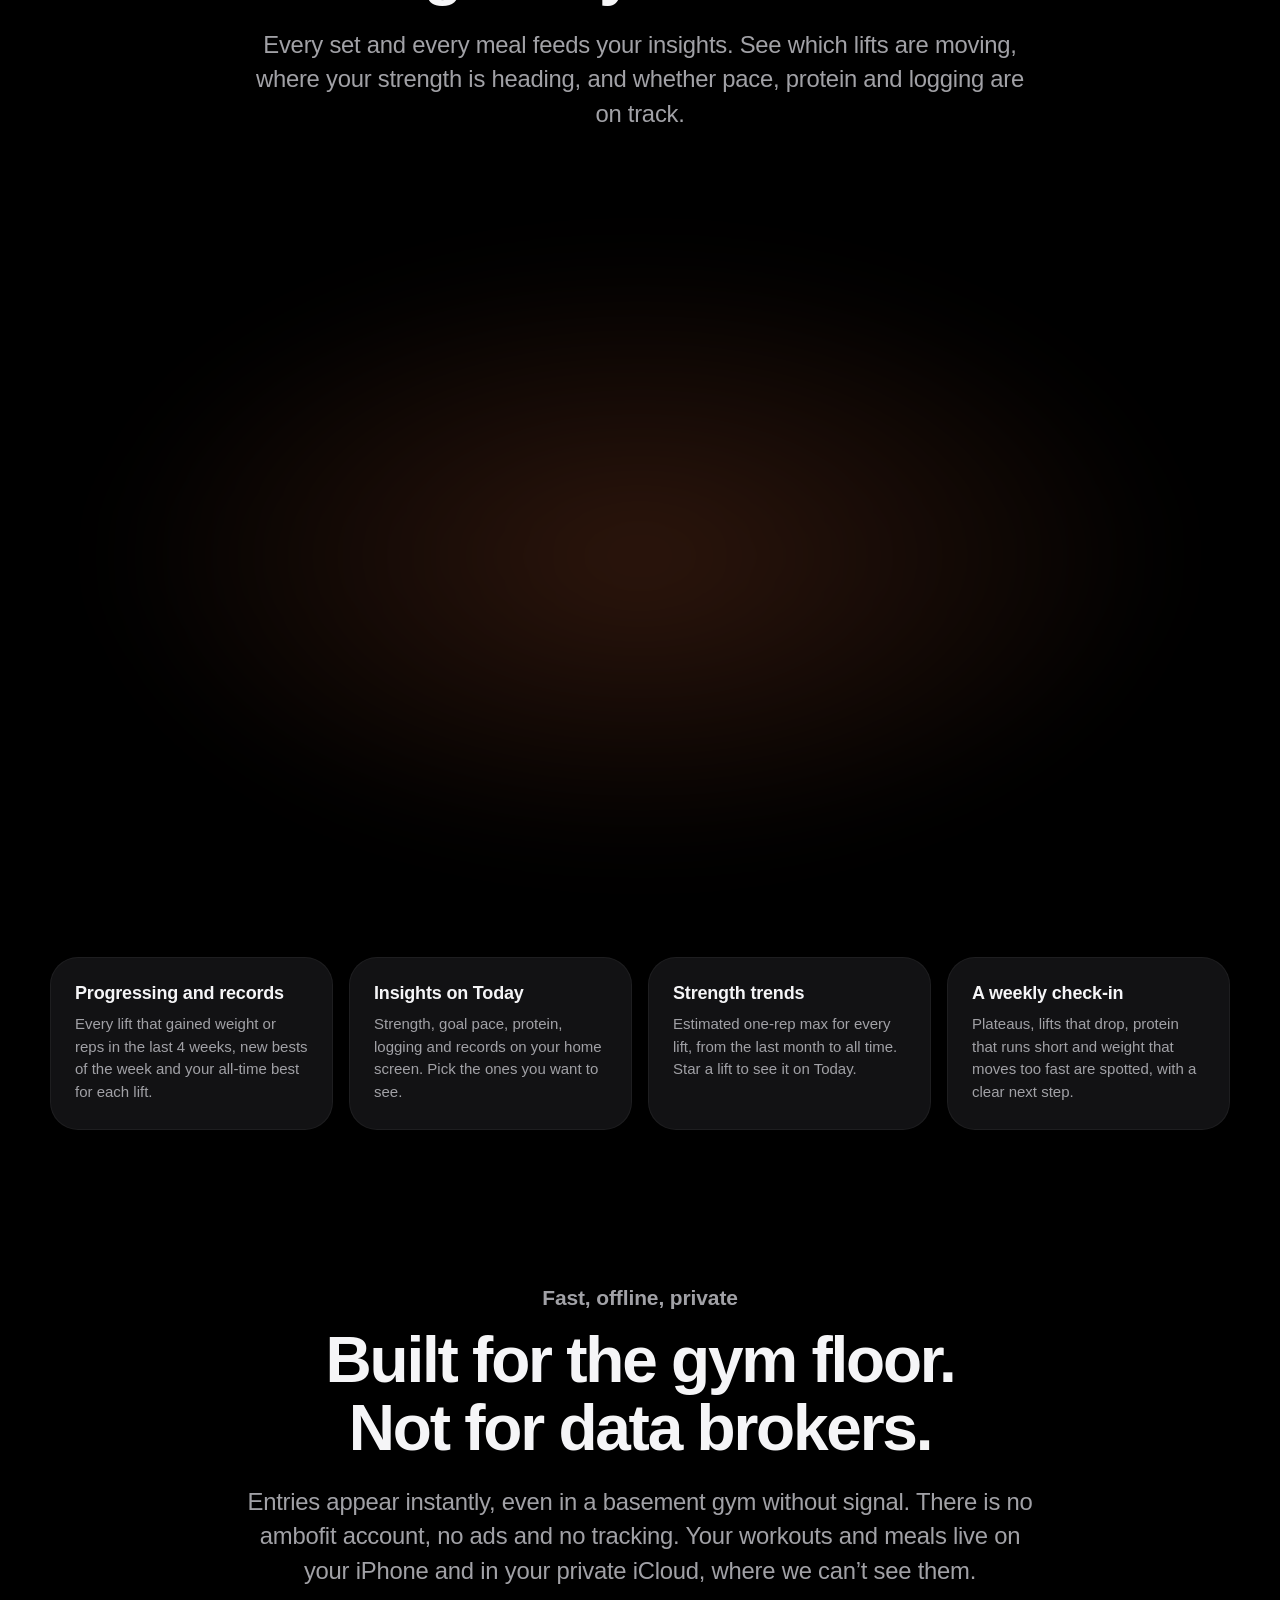
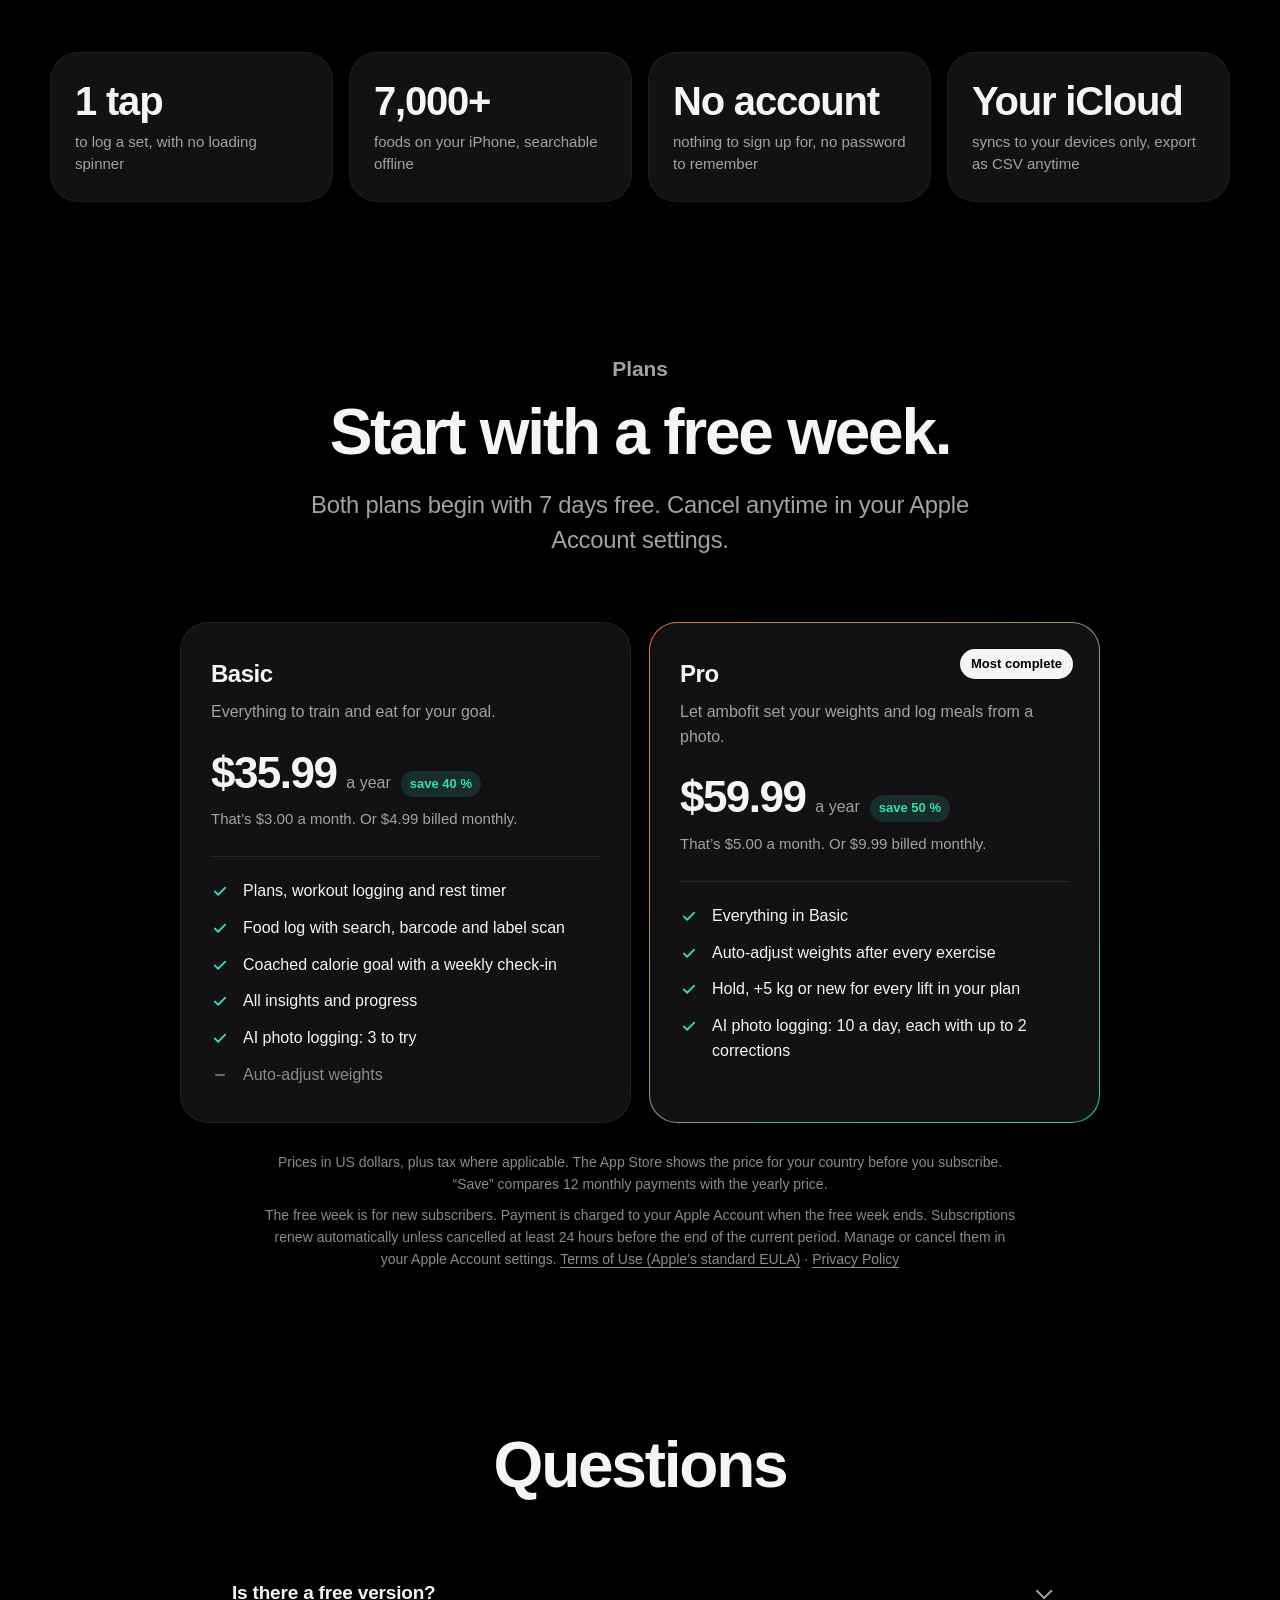
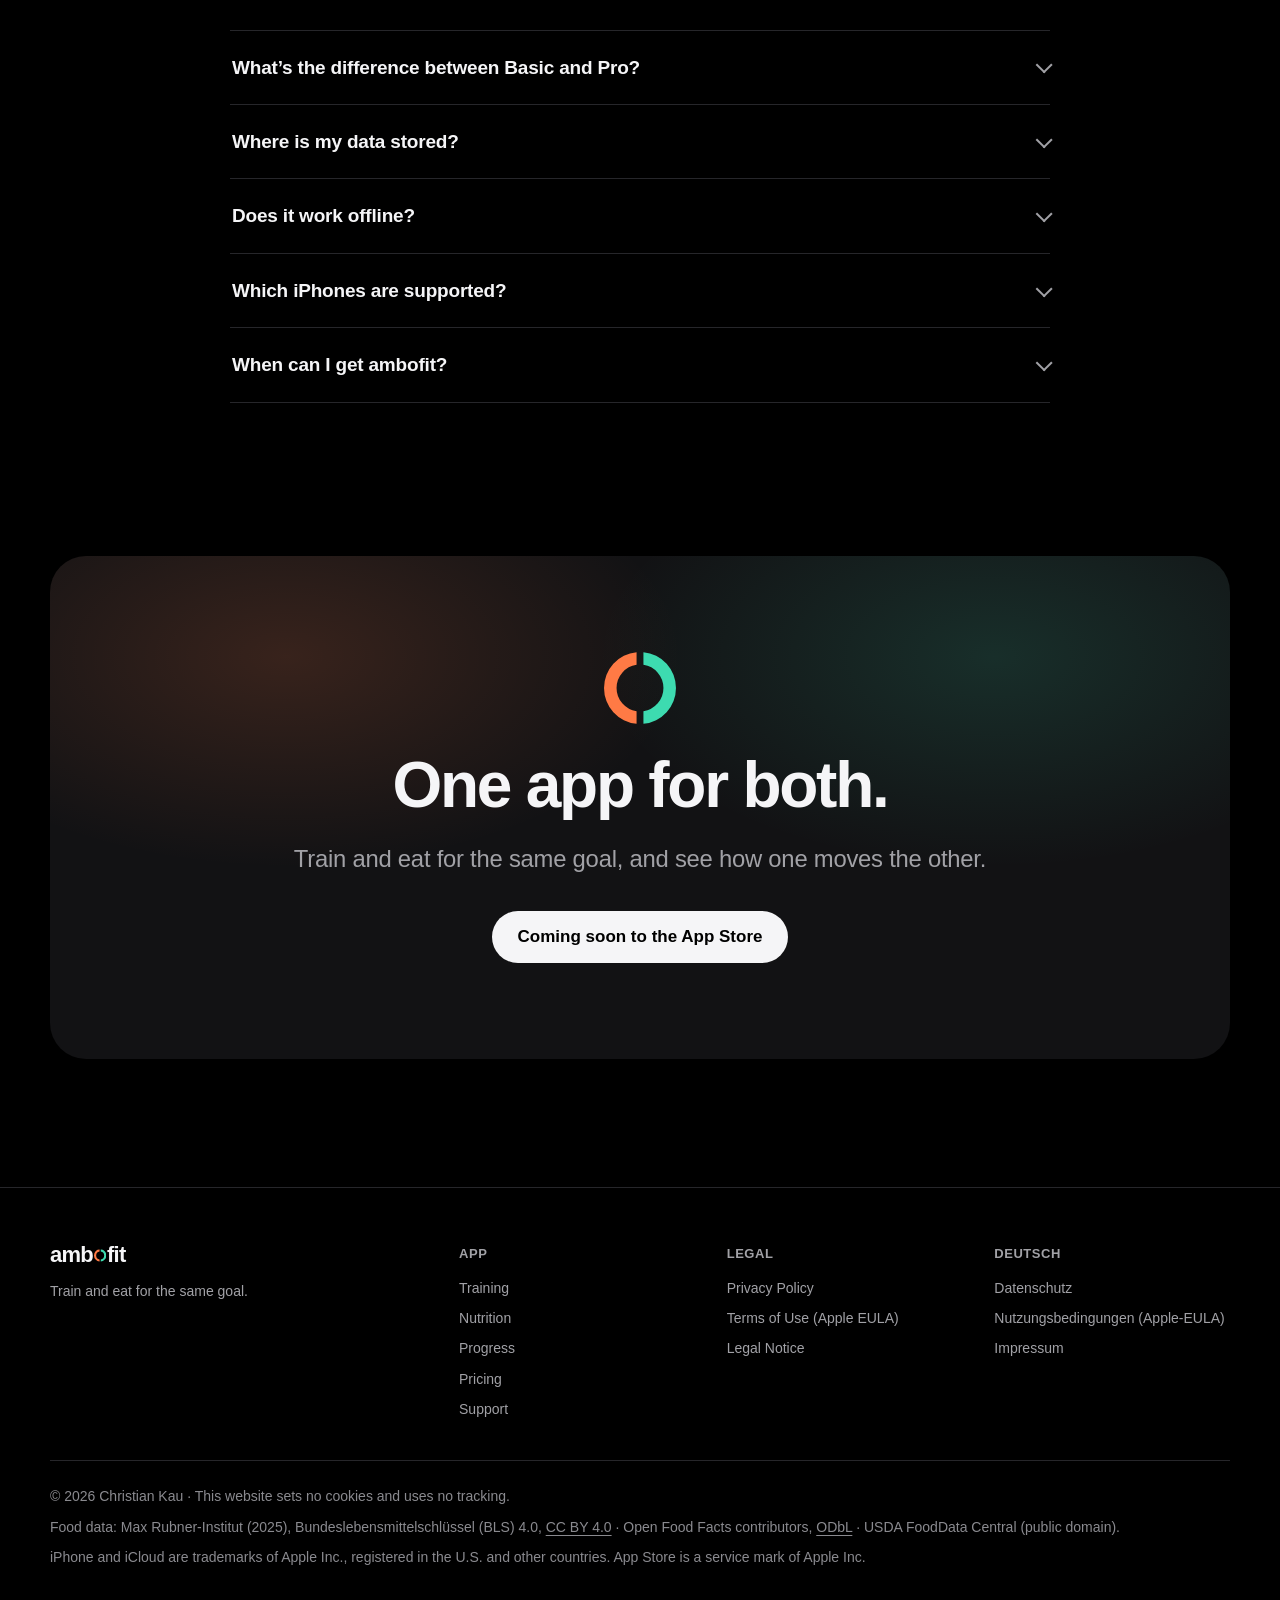
==== commit 63b80881: "Larger section labels The small headings above each section (Why ambofit, Training, Nutrition, Train" ====
--- a/index.html
+++ b/index.html
@@ -24,7 +24,7 @@
 <meta property="og:image:alt" content="Three iPhones showing ambofit: training plan, Today screen and nutrition.">
 <meta property="og:locale" content="en_US">
 <meta name="twitter:card" content="summary_large_image">
-<link rel="stylesheet" href="/assets/site.css?v=a2ffbbf988">
+<link rel="stylesheet" href="/assets/site.css?v=66c9b5f93c">
 <script src="/assets/currency.js?v=a4f86347f0" defer></script>
 </head>
 <body>
--- a/assets/site.css
+++ b/assets/site.css
@@ -162,10 +162,11 @@
 
 .eyebrow {
   text-wrap: balance;
-  margin: 0 0 14px;
-  font-size: 0.9375rem;
+  margin: 0 0 16px;
+  font-size: clamp(1.0625rem, 0.95rem + 0.45vw, 1.3125rem);
   font-weight: 600;
-  letter-spacing: 0.01em;
+  letter-spacing: -0.005em;
+  line-height: 1.3;
   color: var(--text-2);
 }
 .eyebrow.training { color: var(--training); }
